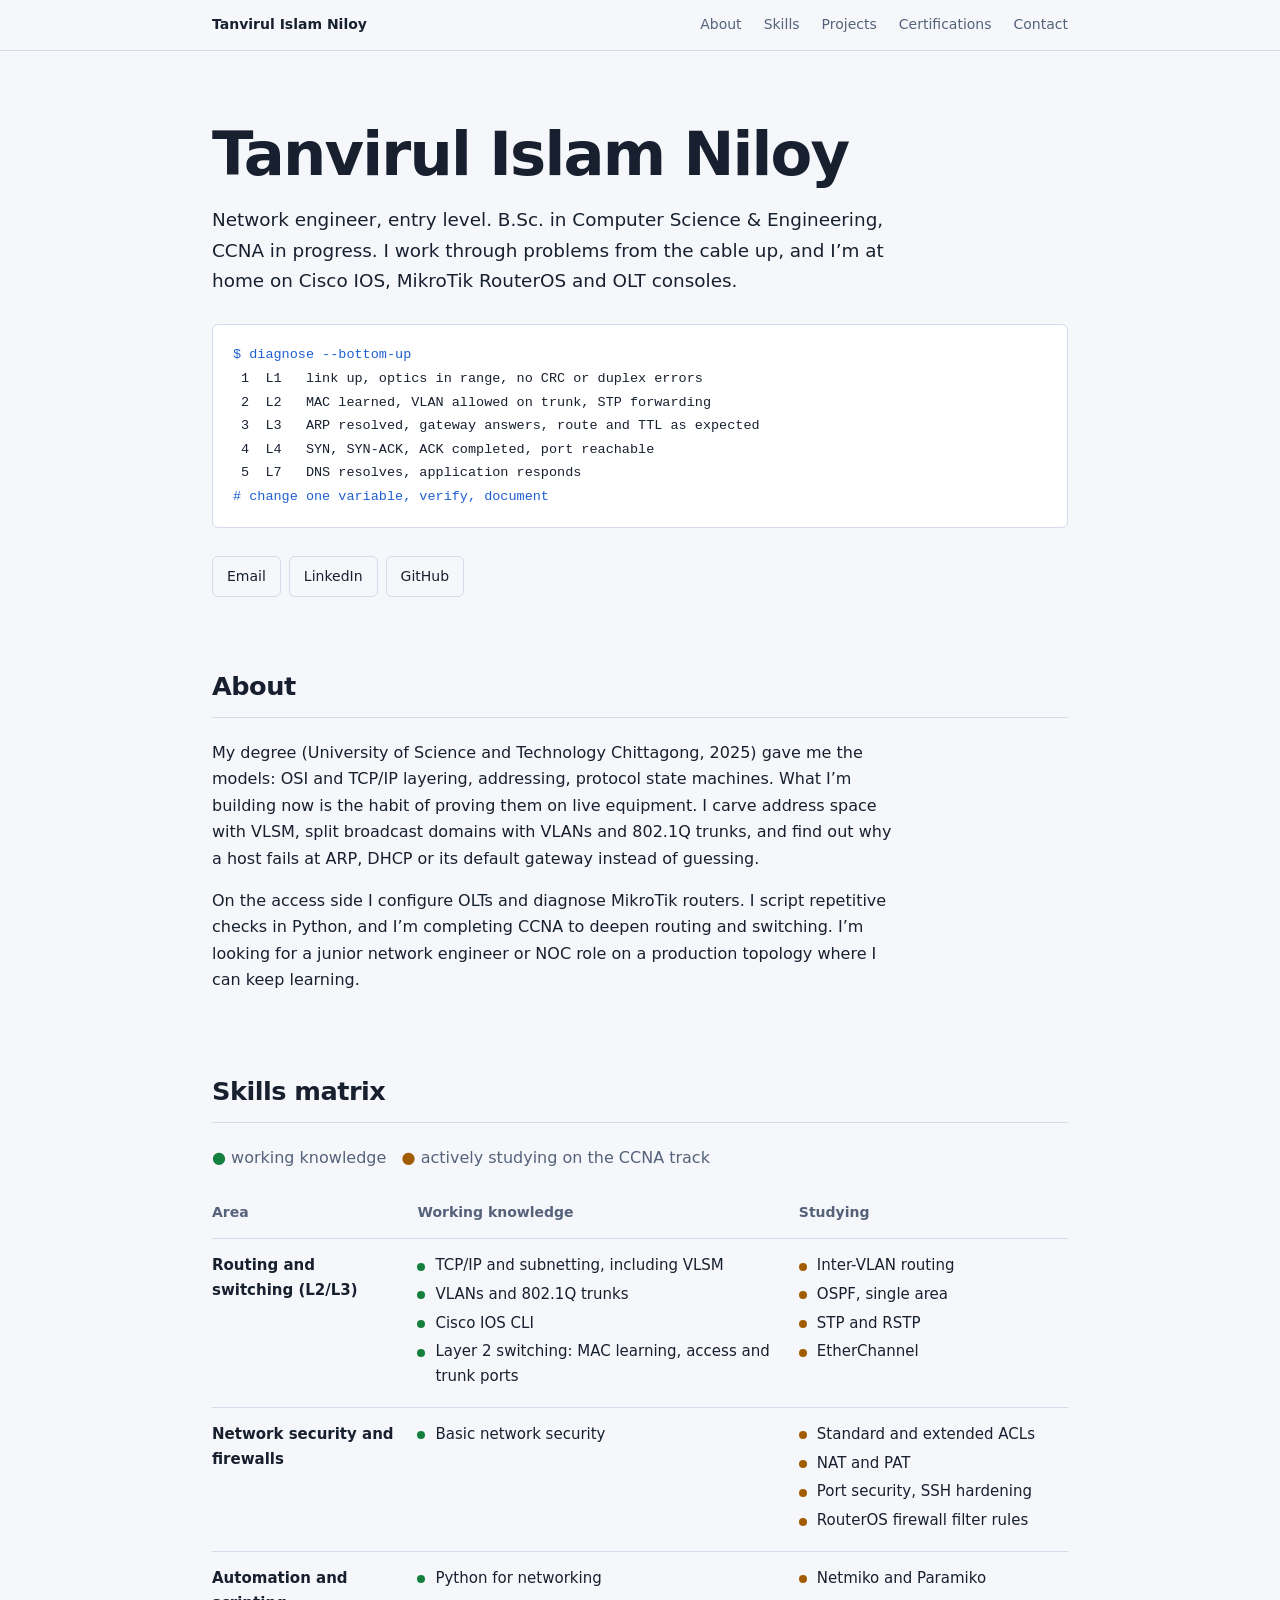
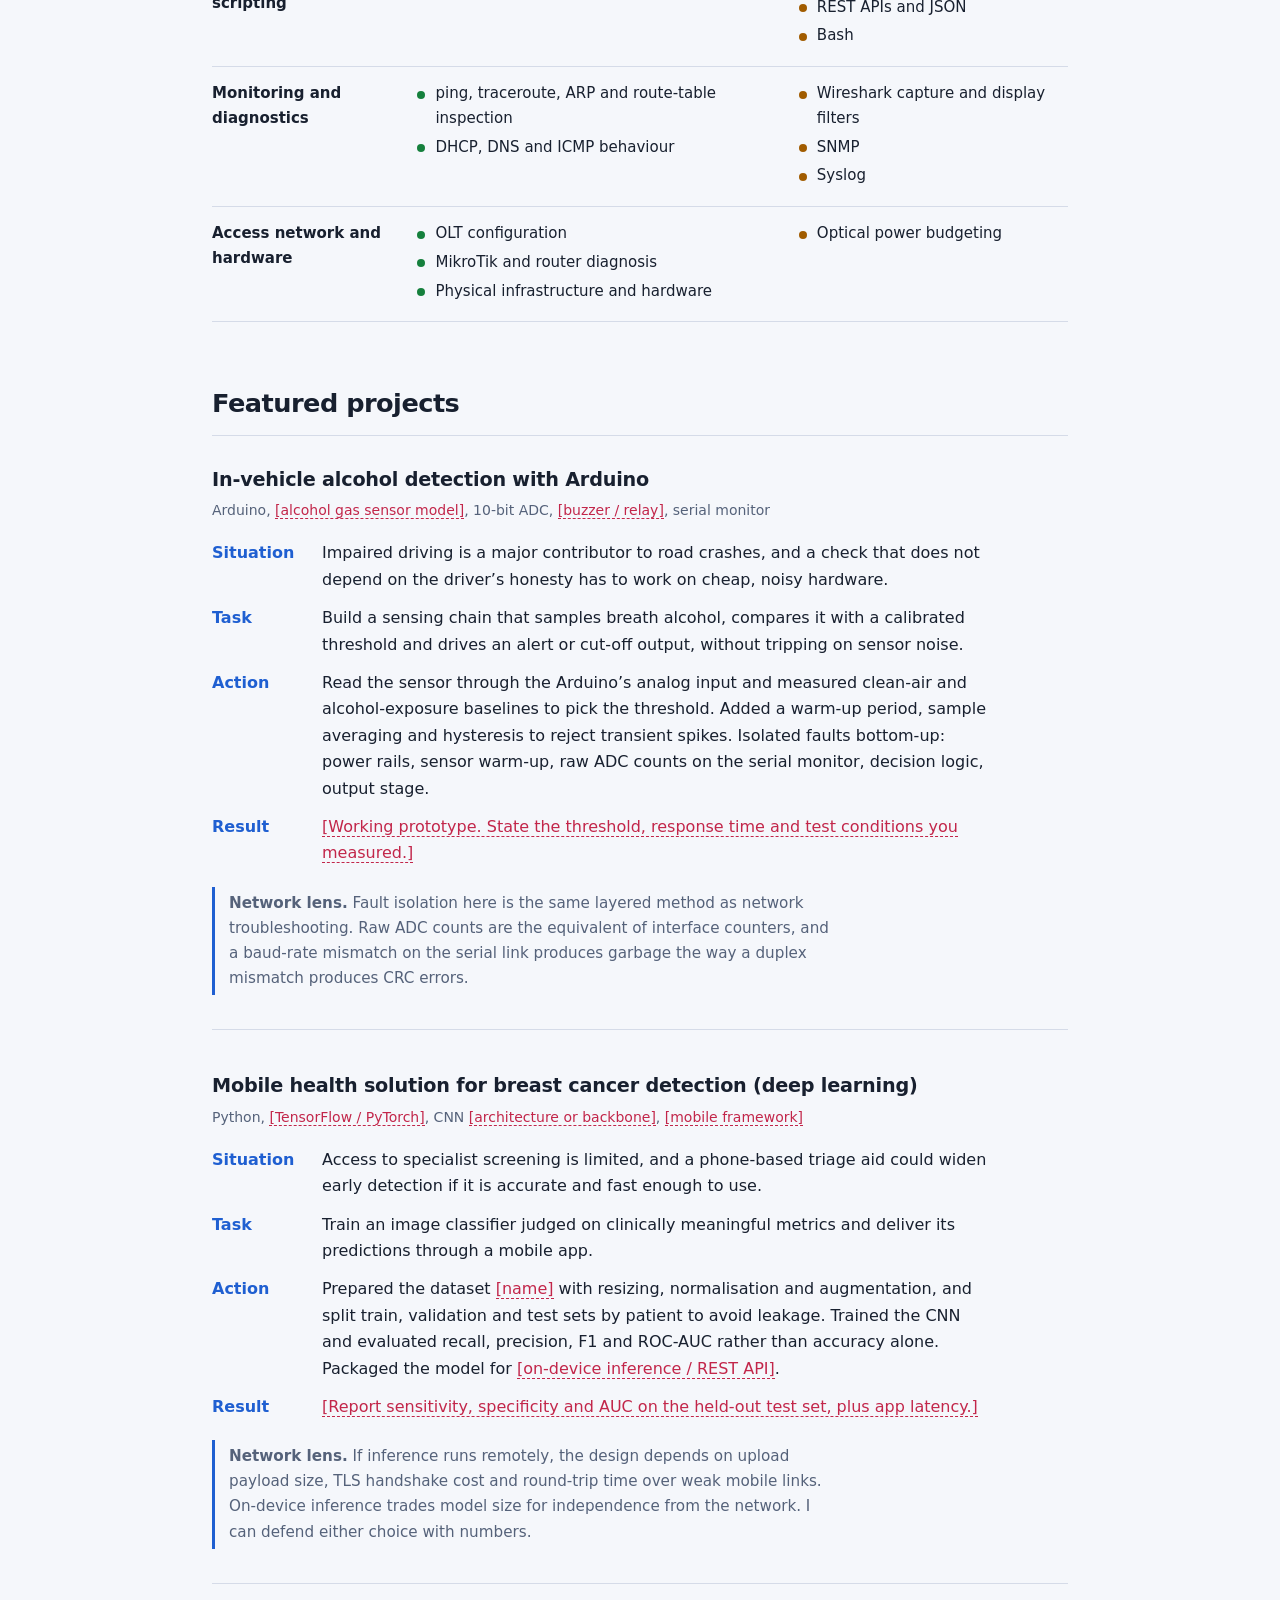
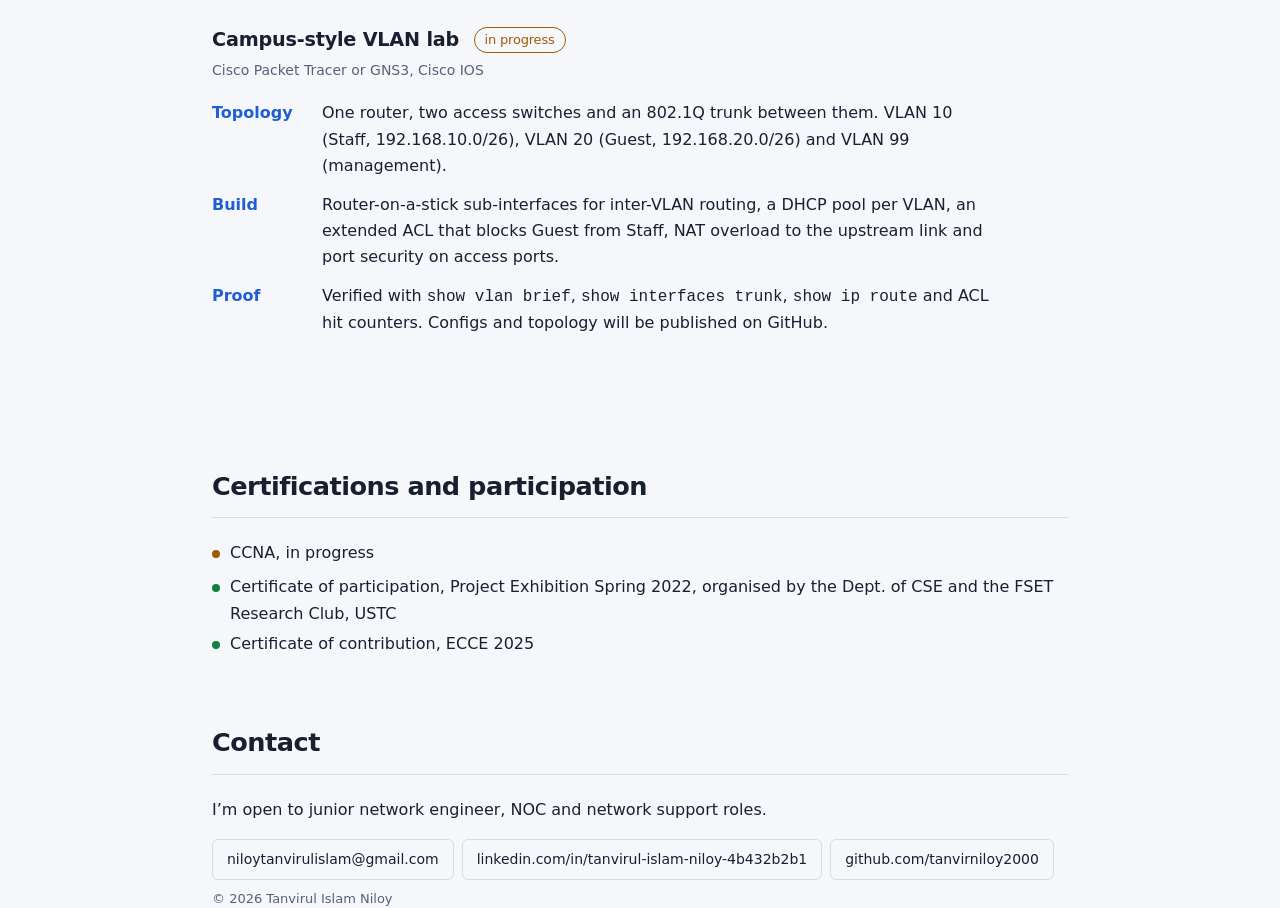
==== index.html @ 4b3a3027 "Add files via upload" ====
<!DOCTYPE html>
<html lang="en">
<head>
<meta charset="utf-8">
<meta name="viewport" content="width=device-width, initial-scale=1">
<title>Tanvirul Islam Niloy | Network Engineer</title>
<meta name="description" content="Entry-level network engineer. Cisco IOS, VLANs, subnetting, MikroTik, OLT configuration, Python. CCNA in progress.">
<!-- Text in pink dashed [brackets] (class="fill") is a placeholder: replace or delete it before publishing. -->
<style>
:root{--bg:#0d1320;--panel:#141c2e;--line:#24304a;--tx:#dde5f2;--mut:#8a97ae;--acc:#6ea8ff;--up:#4ade80;--learn:#f5b84b;--fill:#ff8fa3;color-scheme:dark}
@media(prefers-color-scheme:light){:root{--bg:#f5f7fb;--panel:#fff;--line:#d5dbe8;--tx:#18202f;--mut:#55627a;--acc:#1f5fd1;--up:#15803d;--learn:#a15c00;--fill:#c2264a;color-scheme:light}}
*{box-sizing:border-box}
html{scroll-behavior:smooth}
body{margin:0;background:var(--bg);color:var(--tx);font:16px/1.65 system-ui,-apple-system,"Segoe UI",Roboto,sans-serif}
a{color:var(--acc);text-decoration:none}a:hover{text-decoration:underline}
a:focus-visible{outline:2px solid var(--acc);outline-offset:3px}
.w{max-width:900px;margin:0 auto;padding:0 22px}
nav{position:sticky;top:0;z-index:5;background:var(--bg);border-bottom:1px solid var(--line)}
nav .w{display:flex;gap:22px;align-items:center;height:50px;overflow-x:auto;white-space:nowrap;font-size:14px}
nav b{margin-right:auto;font-weight:600}
nav a{color:var(--mut)}nav a:hover{color:var(--tx);text-decoration:none}
section{padding:60px 0 0}
h1{font-size:clamp(2.3rem,7vw,3.8rem);line-height:1.05;letter-spacing:-.03em;margin:0 0 18px}
h2{font-size:1.6rem;letter-spacing:-.02em;margin:0 0 22px;padding-bottom:10px;border-bottom:1px solid var(--line)}
h3{font-size:1.2rem;margin:0 0 4px;letter-spacing:-.01em}
.lead{font-size:1.15rem;max-width:60ch}
.mut{color:var(--mut)}
.term{background:var(--panel);border:1px solid var(--line);border-radius:6px;padding:18px 20px;margin:28px 0;font:13.5px/1.75 ui-monospace,SFMono-Regular,Menlo,Consolas,monospace;overflow-x:auto}
.term .m{color:var(--acc)}
.links a{display:inline-block;border:1px solid var(--line);border-radius:6px;padding:8px 14px;margin:0 8px 8px 0;font-size:14px;color:var(--tx)}
.links a:hover{border-color:var(--acc);text-decoration:none}
p{max-width:68ch}
.tbl{overflow-x:auto}
table{border-collapse:collapse;width:100%;min-width:680px;font-size:15px}
th,td{text-align:left;vertical-align:top;padding:14px 16px 14px 0;border-bottom:1px solid var(--line)}
th{font-weight:600;color:var(--mut);font-size:14px}
td:first-child{font-weight:600;width:24%}
ul.k{list-style:none;margin:0;padding:0}
ul.k li{padding-left:18px;position:relative;margin-bottom:4px}
ul.k li::before{content:"";position:absolute;left:0;top:.62em;width:8px;height:8px;border-radius:50%;background:var(--up)}
ul.k.l li::before{background:var(--learn)}
.proj{padding:6px 0 34px;border-bottom:1px solid var(--line);margin-bottom:34px}
.proj:last-child{border:0}
.tools{color:var(--mut);font-size:14px;margin:0 0 6px}
dl{display:grid;grid-template-columns:92px 1fr;gap:12px 18px;margin:18px 0 0}
dt{font-weight:700;color:var(--acc)}
dd{margin:0;max-width:66ch}
.lens{border-left:3px solid var(--acc);padding:4px 14px;margin:20px 0 0;color:var(--mut);font-size:.95rem;max-width:66ch}
.fill{color:var(--fill);border-bottom:1px dashed var(--fill)}
.badge{display:inline-block;font-size:13px;color:var(--learn);border:1px solid var(--learn);border-radius:99px;padding:1px 10px;margin-left:8px;vertical-align:middle;font-weight:400}
footer{padding:50px 0 40px;color:var(--mut);font-size:13px}
@media(max-width:560px){dl{grid-template-columns:1fr;gap:2px}dd{margin-bottom:12px}}
</style>
</head>
<body>
<nav><div class="w"><b>Tanvirul Islam Niloy</b><a href="#about">About</a><a href="#skills">Skills</a><a href="#projects">Projects</a><a href="#certs">Certifications</a><a href="#contact">Contact</a></div></nav>

<header class="w" style="padding-top:72px">
<h1>Tanvirul Islam Niloy</h1>
<p class="lead">Network engineer, entry level. B.Sc. in Computer Science &amp; Engineering, CCNA in progress. I work through problems from the cable up, and I’m at home on Cisco IOS, MikroTik RouterOS and OLT consoles.</p>
<pre class="term" aria-label="Troubleshooting method"><span class="m">$ diagnose --bottom-up</span>
 1  L1   link up, optics in range, no CRC or duplex errors
 2  L2   MAC learned, VLAN allowed on trunk, STP forwarding
 3  L3   ARP resolved, gateway answers, route and TTL as expected
 4  L4   SYN, SYN-ACK, ACK completed, port reachable
 5  L7   DNS resolves, application responds
<span class="m"># change one variable, verify, document</span></pre>
<div class="links"><a href="mailto:niloytanvirulislam@gmail.com">Email</a><a href="https://www.linkedin.com/in/tanvirul-islam-niloy-4b432b2b1">LinkedIn</a><a href="https://github.com/tanvirniloy2000">GitHub</a></div>
</header>

<main class="w">
<section id="about">
<h2>About</h2>
<p>My degree (University of Science and Technology Chittagong, 2025) gave me the models: OSI and TCP/IP layering, addressing, protocol state machines. What I’m building now is the habit of proving them on live equipment. I carve address space with VLSM, split broadcast domains with VLANs and 802.1Q trunks, and find out why a host fails at ARP, DHCP or its default gateway instead of guessing.</p>
<p>On the access side I configure OLTs and diagnose MikroTik routers. I script repetitive checks in Python, and I’m completing CCNA to deepen routing and switching. I’m looking for a junior network engineer or NOC role on a production topology where I can keep learning.</p>
</section>

<section id="skills">
<h2>Skills matrix</h2>
<p class="mut" style="margin-top:0"><span style="color:var(--up)">●</span> working knowledge &nbsp; <span style="color:var(--learn)">●</span> actively studying on the CCNA track</p>
<div class="tbl"><table>
<tr><th>Area</th><th>Working knowledge</th><th>Studying</th></tr>
<tr><td>Routing and switching (L2/L3)</td><td><ul class="k"><li>TCP/IP and subnetting, including VLSM</li><li>VLANs and 802.1Q trunks</li><li>Cisco IOS CLI</li><li>Layer 2 switching: MAC learning, access and trunk ports</li></ul></td><td><ul class="k l"><li>Inter-VLAN routing</li><li>OSPF, single area</li><li>STP and RSTP</li><li>EtherChannel</li></ul></td></tr>
<tr><td>Network security and firewalls</td><td><ul class="k"><li>Basic network security</li></ul></td><td><ul class="k l"><li>Standard and extended ACLs</li><li>NAT and PAT</li><li>Port security, SSH hardening</li><li>RouterOS firewall filter rules</li></ul></td></tr>
<tr><td>Automation and scripting</td><td><ul class="k"><li>Python for networking</li></ul></td><td><ul class="k l"><li>Netmiko and Paramiko</li><li>REST APIs and JSON</li><li>Bash</li></ul></td></tr>
<tr><td>Monitoring and diagnostics</td><td><ul class="k"><li>ping, traceroute, ARP and route-table inspection</li><li>DHCP, DNS and ICMP behaviour</li></ul></td><td><ul class="k l"><li>Wireshark capture and display filters</li><li>SNMP</li><li>Syslog</li></ul></td></tr>
<tr><td>Access network and hardware</td><td><ul class="k"><li>OLT configuration</li><li>MikroTik and router diagnosis</li><li>Physical infrastructure and hardware</li></ul></td><td><ul class="k l"><li>Optical power budgeting</li></ul></td></tr>
</table></div>
</section>

<section id="projects">
<h2>Featured projects</h2>

<article class="proj">
<h3>In-vehicle alcohol detection with Arduino</h3>
<p class="tools">Arduino, <span class="fill">[alcohol gas sensor model]</span>, 10-bit ADC, <span class="fill">[buzzer / relay]</span>, serial monitor</p>
<dl>
<dt>Situation</dt><dd>Impaired driving is a major contributor to road crashes, and a check that does not depend on the driver’s honesty has to work on cheap, noisy hardware.</dd>
<dt>Task</dt><dd>Build a sensing chain that samples breath alcohol, compares it with a calibrated threshold and drives an alert or cut-off output, without tripping on sensor noise.</dd>
<dt>Action</dt><dd>Read the sensor through the Arduino’s analog input and measured clean-air and alcohol-exposure baselines to pick the threshold. Added a warm-up period, sample averaging and hysteresis to reject transient spikes. Isolated faults bottom-up: power rails, sensor warm-up, raw ADC counts on the serial monitor, decision logic, output stage.</dd>
<dt>Result</dt><dd><span class="fill">[Working prototype. State the threshold, response time and test conditions you measured.]</span></dd>
</dl>
<p class="lens"><b>Network lens.</b> Fault isolation here is the same layered method as network troubleshooting. Raw ADC counts are the equivalent of interface counters, and a baud-rate mismatch on the serial link produces garbage the way a duplex mismatch produces CRC errors.</p>
</article>

<article class="proj">
<h3>Mobile health solution for breast cancer detection (deep learning)</h3>
<p class="tools">Python, <span class="fill">[TensorFlow / PyTorch]</span>, CNN <span class="fill">[architecture or backbone]</span>, <span class="fill">[mobile framework]</span></p>
<dl>
<dt>Situation</dt><dd>Access to specialist screening is limited, and a phone-based triage aid could widen early detection if it is accurate and fast enough to use.</dd>
<dt>Task</dt><dd>Train an image classifier judged on clinically meaningful metrics and deliver its predictions through a mobile app.</dd>
<dt>Action</dt><dd>Prepared the dataset <span class="fill">[name]</span> with resizing, normalisation and augmentation, and split train, validation and test sets by patient to avoid leakage. Trained the CNN and evaluated recall, precision, F1 and ROC-AUC rather than accuracy alone. Packaged the model for <span class="fill">[on-device inference / REST API]</span>.</dd>
<dt>Result</dt><dd><span class="fill">[Report sensitivity, specificity and AUC on the held-out test set, plus app latency.]</span></dd>
</dl>
<p class="lens"><b>Network lens.</b> If inference runs remotely, the design depends on upload payload size, TLS handshake cost and round-trip time over weak mobile links. On-device inference trades model size for independence from the network. I can defend either choice with numbers.</p>
</article>

<article class="proj">
<h3>Campus-style VLAN lab <span class="badge">in progress</span></h3>
<p class="tools">Cisco Packet Tracer or GNS3, Cisco IOS</p>
<dl>
<dt>Topology</dt><dd>One router, two access switches and an 802.1Q trunk between them. VLAN 10 (Staff, 192.168.10.0/26), VLAN 20 (Guest, 192.168.20.0/26) and VLAN 99 (management).</dd>
<dt>Build</dt><dd>Router-on-a-stick sub-interfaces for inter-VLAN routing, a DHCP pool per VLAN, an extended ACL that blocks Guest from Staff, NAT overload to the upstream link and port security on access ports.</dd>
<dt>Proof</dt><dd>Verified with <code>show vlan brief</code>, <code>show interfaces trunk</code>, <code>show ip route</code> and ACL hit counters. Configs and topology will be published on GitHub.</dd>
</dl>
</article>
</section>

<section id="certs">
<h2>Certifications and participation</h2>
<ul class="k l" style="margin-bottom:8px"><li>CCNA, in progress</li></ul>
<ul class="k"><li>Certificate of participation, Project Exhibition Spring 2022, organised by the Dept. of CSE and the FSET Research Club, USTC</li><li>Certificate of contribution, ECCE 2025</li></ul>
</section>

<section id="contact">
<h2>Contact</h2>
<p>I’m open to junior network engineer, NOC and network support roles.</p>
<div class="links"><a href="mailto:niloytanvirulislam@gmail.com">niloytanvirulislam@gmail.com</a><a href="https://www.linkedin.com/in/tanvirul-islam-niloy-4b432b2b1">linkedin.com/in/tanvirul-islam-niloy-4b432b2b1</a><a href="https://github.com/tanvirniloy2000">github.com/tanvirniloy2000</a></div>
</section>
</main>
<footer class="w">© 2026 Tanvirul Islam Niloy</footer>
</body>
</html>
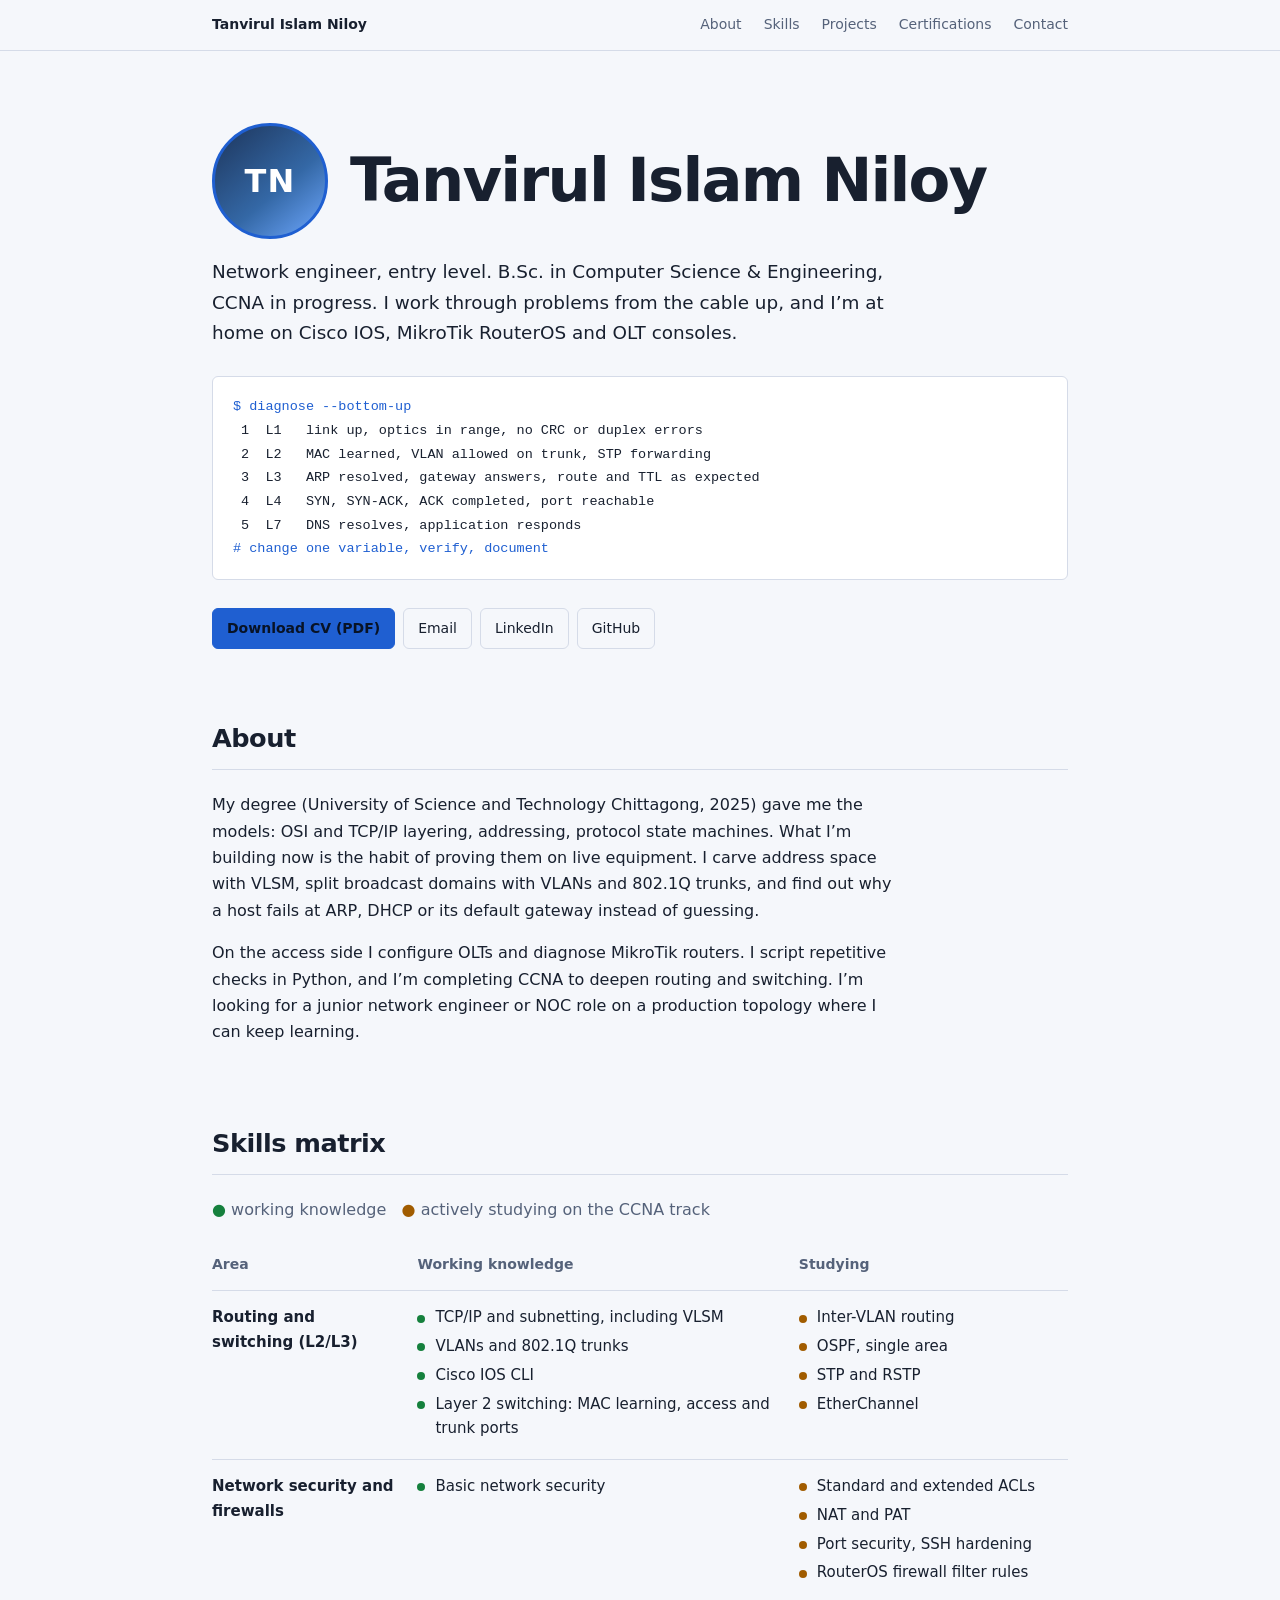
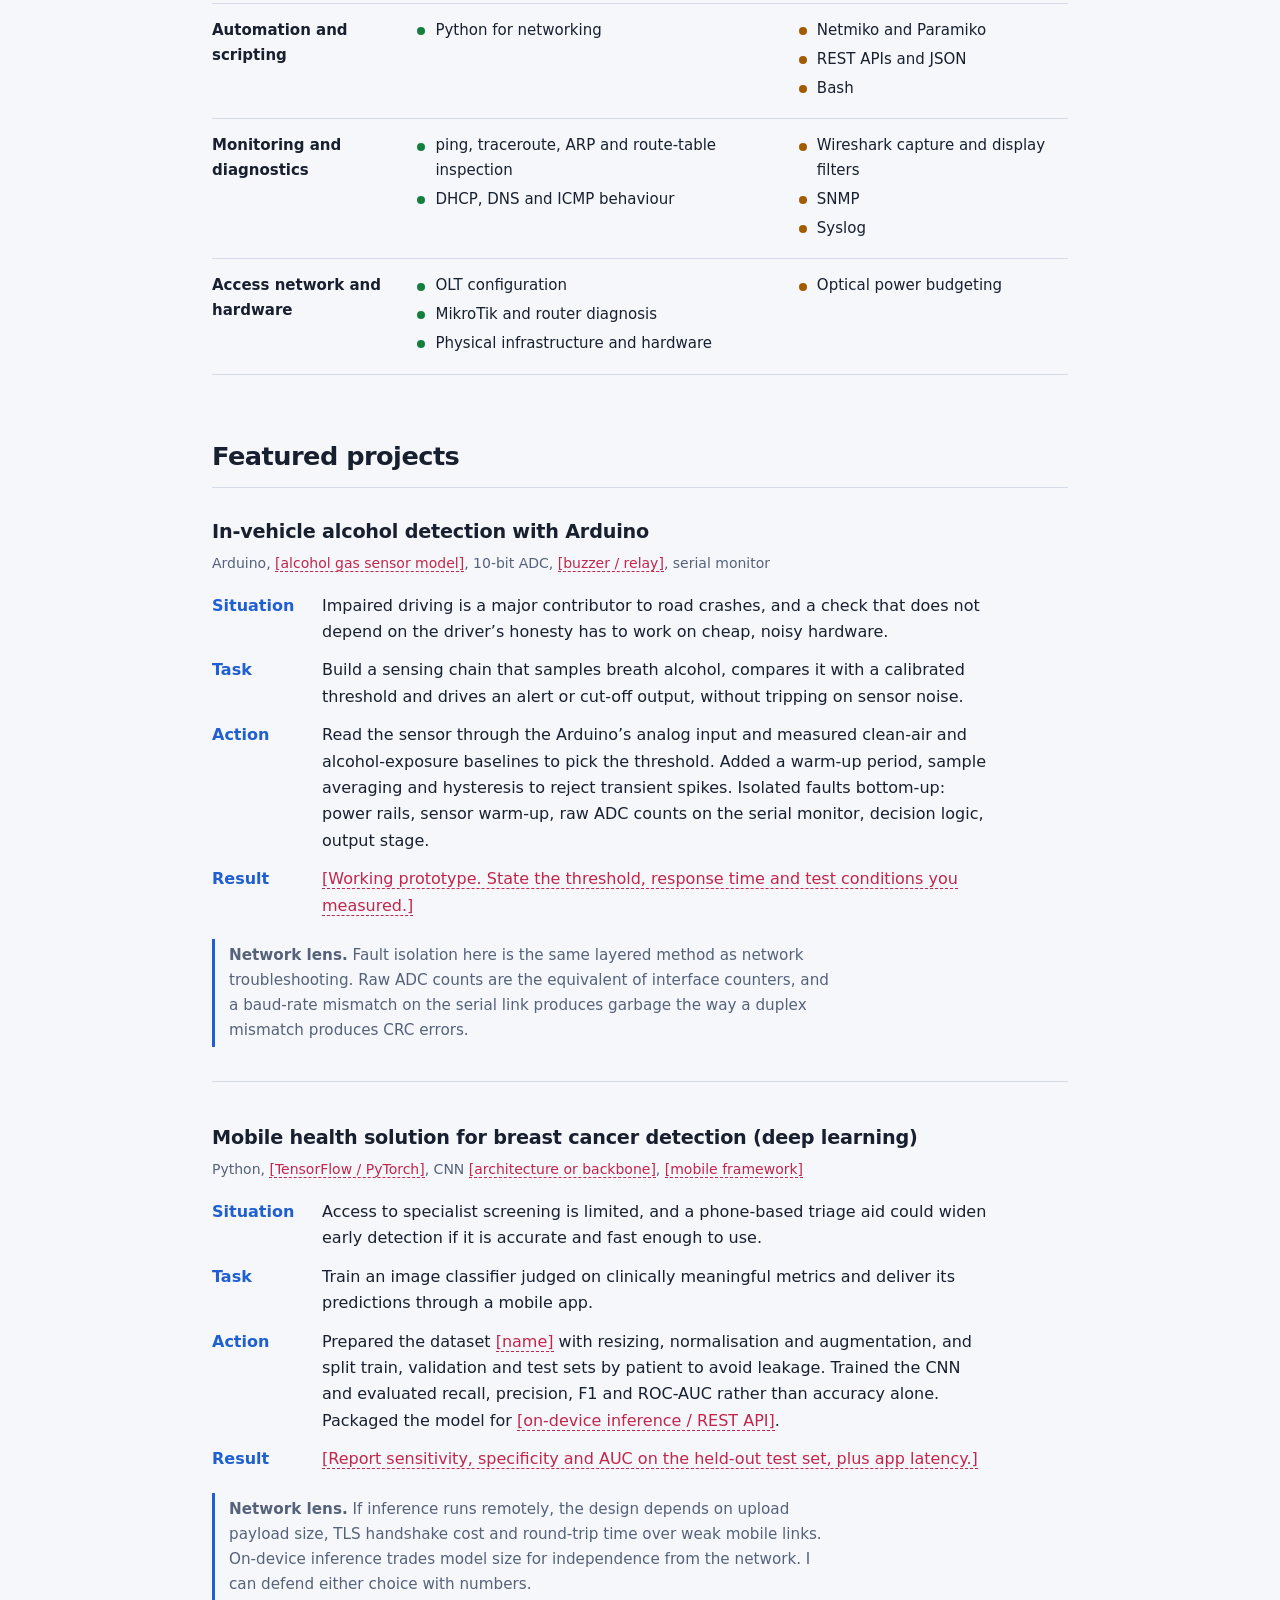
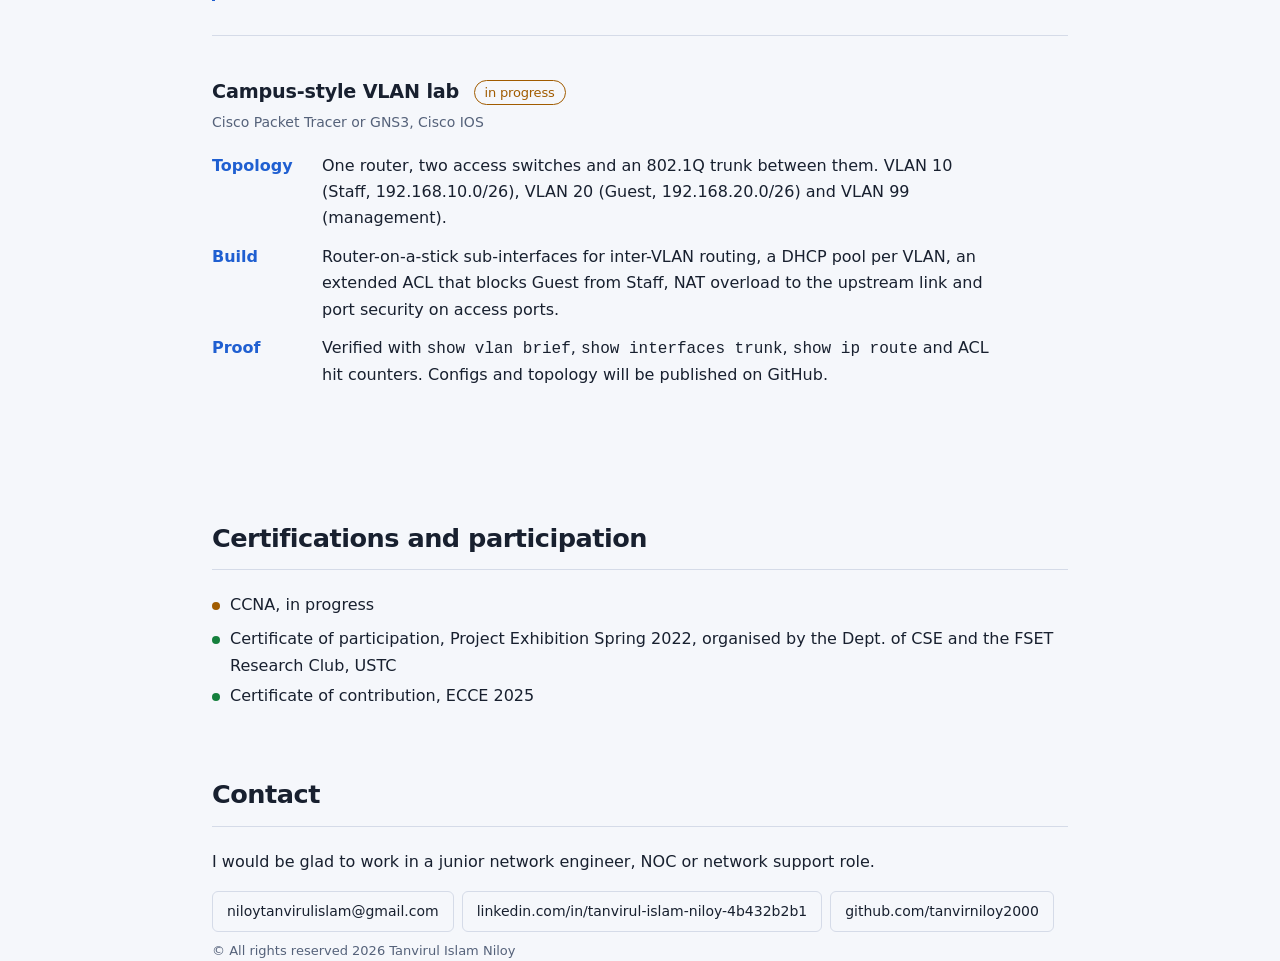
==== commit 4f4237ce: "Enhance profile and contact sections in index.html Updated profile section with avatar and CV downlo" ====
--- a/index.html
+++ b/index.html
@@ -29,6 +29,14 @@
 .term .m{color:var(--acc)}
 .links a{display:inline-block;border:1px solid var(--line);border-radius:6px;padding:8px 14px;margin:0 8px 8px 0;font-size:14px;color:var(--tx)}
 .links a:hover{border-color:var(--acc);text-decoration:none}
+.links a.cv-download{background:var(--acc);border-color:var(--acc);color:#081326;font-weight:700}
+.profile-head{display:flex;align-items:center;gap:22px;margin-bottom:18px}
+.profile-head h1{margin:0}
+.avatar-wrap{position:relative;flex:0 0 116px;width:116px;height:116px}
+.profile-photo,.avatar-fallback{display:block;width:116px;height:116px;border-radius:50%;border:3px solid var(--acc)}
+.profile-photo{object-fit:cover;object-position:center}
+.profile-photo[hidden],.avatar-fallback[hidden]{display:none!important}
+.avatar-fallback{display:grid;place-items:center;background:linear-gradient(140deg,#1d355b,#3468a6 58%,#6ea8ff);color:#fff;font-size:2rem;font-weight:750;letter-spacing:.04em}
 p{max-width:68ch}
 .tbl{overflow-x:auto}
 table{border-collapse:collapse;width:100%;min-width:680px;font-size:15px}
@@ -49,14 +57,20 @@
 .fill{color:var(--fill);border-bottom:1px dashed var(--fill)}
 .badge{display:inline-block;font-size:13px;color:var(--learn);border:1px solid var(--learn);border-radius:99px;padding:1px 10px;margin-left:8px;vertical-align:middle;font-weight:400}
 footer{padding:50px 0 40px;color:var(--mut);font-size:13px}
-@media(max-width:560px){dl{grid-template-columns:1fr;gap:2px}dd{margin-bottom:12px}}
+@media(max-width:560px){dl{grid-template-columns:1fr;gap:2px}dd{margin-bottom:12px}.profile-head{gap:14px}.avatar-wrap,.profile-photo,.avatar-fallback{width:84px;height:84px;flex-basis:84px}.profile-head h1{font-size:clamp(1.75rem,8vw,2.5rem)}}
 </style>
 </head>
 <body>
 <nav><div class="w"><b>Tanvirul Islam Niloy</b><a href="#about">About</a><a href="#skills">Skills</a><a href="#projects">Projects</a><a href="#certs">Certifications</a><a href="#contact">Contact</a></div></nav>
 
 <header class="w" style="padding-top:72px">
-<h1>Tanvirul Islam Niloy</h1>
+<div class="profile-head">
+  <div class="avatar-wrap">
+    <img class="profile-photo" src="assets/profile.jpg" alt="Tanvirul Islam Niloy profile photo" onerror="this.hidden=true;this.nextElementSibling.hidden=false">
+    <span class="avatar-fallback" hidden aria-hidden="true">TN</span>
+  </div>
+  <h1>Tanvirul Islam Niloy</h1>
+</div>
 <p class="lead">Network engineer, entry level. B.Sc. in Computer Science &amp; Engineering, CCNA in progress. I work through problems from the cable up, and I’m at home on Cisco IOS, MikroTik RouterOS and OLT consoles.</p>
 <pre class="term" aria-label="Troubleshooting method"><span class="m">$ diagnose --bottom-up</span>
  1  L1   link up, optics in range, no CRC or duplex errors
@@ -65,7 +79,7 @@
  4  L4   SYN, SYN-ACK, ACK completed, port reachable
  5  L7   DNS resolves, application responds
 <span class="m"># change one variable, verify, document</span></pre>
-<div class="links"><a href="mailto:niloytanvirulislam@gmail.com">Email</a><a href="https://www.linkedin.com/in/tanvirul-islam-niloy-4b432b2b1">LinkedIn</a><a href="https://github.com/tanvirniloy2000">GitHub</a></div>
+<div class="links"><a class="cv-download" href="assets/Tanvirul-Islam-Niloy-CV.pdf" download="Tanvirul-Islam-Niloy-CV.pdf">Download CV (PDF)</a><a href="mailto:niloytanvirulislam@gmail.com">Email</a><a href="https://www.linkedin.com/in/tanvirul-islam-niloy-4b432b2b1" target="_blank" rel="noopener noreferrer">LinkedIn</a><a href="https://github.com/tanvirniloy2000" target="_blank" rel="noopener noreferrer">GitHub</a></div>
 </header>
 
 <main class="w">
@@ -90,7 +104,6 @@
 
 <section id="projects">
 <h2>Featured projects</h2>
-
 <article class="proj">
 <h3>In-vehicle alcohol detection with Arduino</h3>
 <p class="tools">Arduino, <span class="fill">[alcohol gas sensor model]</span>, 10-bit ADC, <span class="fill">[buzzer / relay]</span>, serial monitor</p>
@@ -134,10 +147,10 @@
 
 <section id="contact">
 <h2>Contact</h2>
-<p>I’m open to junior network engineer, NOC and network support roles.</p>
-<div class="links"><a href="mailto:niloytanvirulislam@gmail.com">niloytanvirulislam@gmail.com</a><a href="https://www.linkedin.com/in/tanvirul-islam-niloy-4b432b2b1">linkedin.com/in/tanvirul-islam-niloy-4b432b2b1</a><a href="https://github.com/tanvirniloy2000">github.com/tanvirniloy2000</a></div>
+<p>I would be glad to work in a junior network engineer, NOC or network support role.</p>
+<div class="links"><a href="mailto:niloytanvirulislam@gmail.com">niloytanvirulislam@gmail.com</a><a href="https://www.linkedin.com/in/tanvirul-islam-niloy-4b432b2b1" target="_blank" rel="noopener noreferrer">linkedin.com/in/tanvirul-islam-niloy-4b432b2b1</a><a href="https://github.com/tanvirniloy2000" target="_blank" rel="noopener noreferrer">github.com/tanvirniloy2000</a></div>
 </section>
 </main>
-<footer class="w">© 2026 Tanvirul Islam Niloy</footer>
+<footer class="w">© All rights reserved 2026 Tanvirul Islam Niloy</footer>
 </body>
 </html>
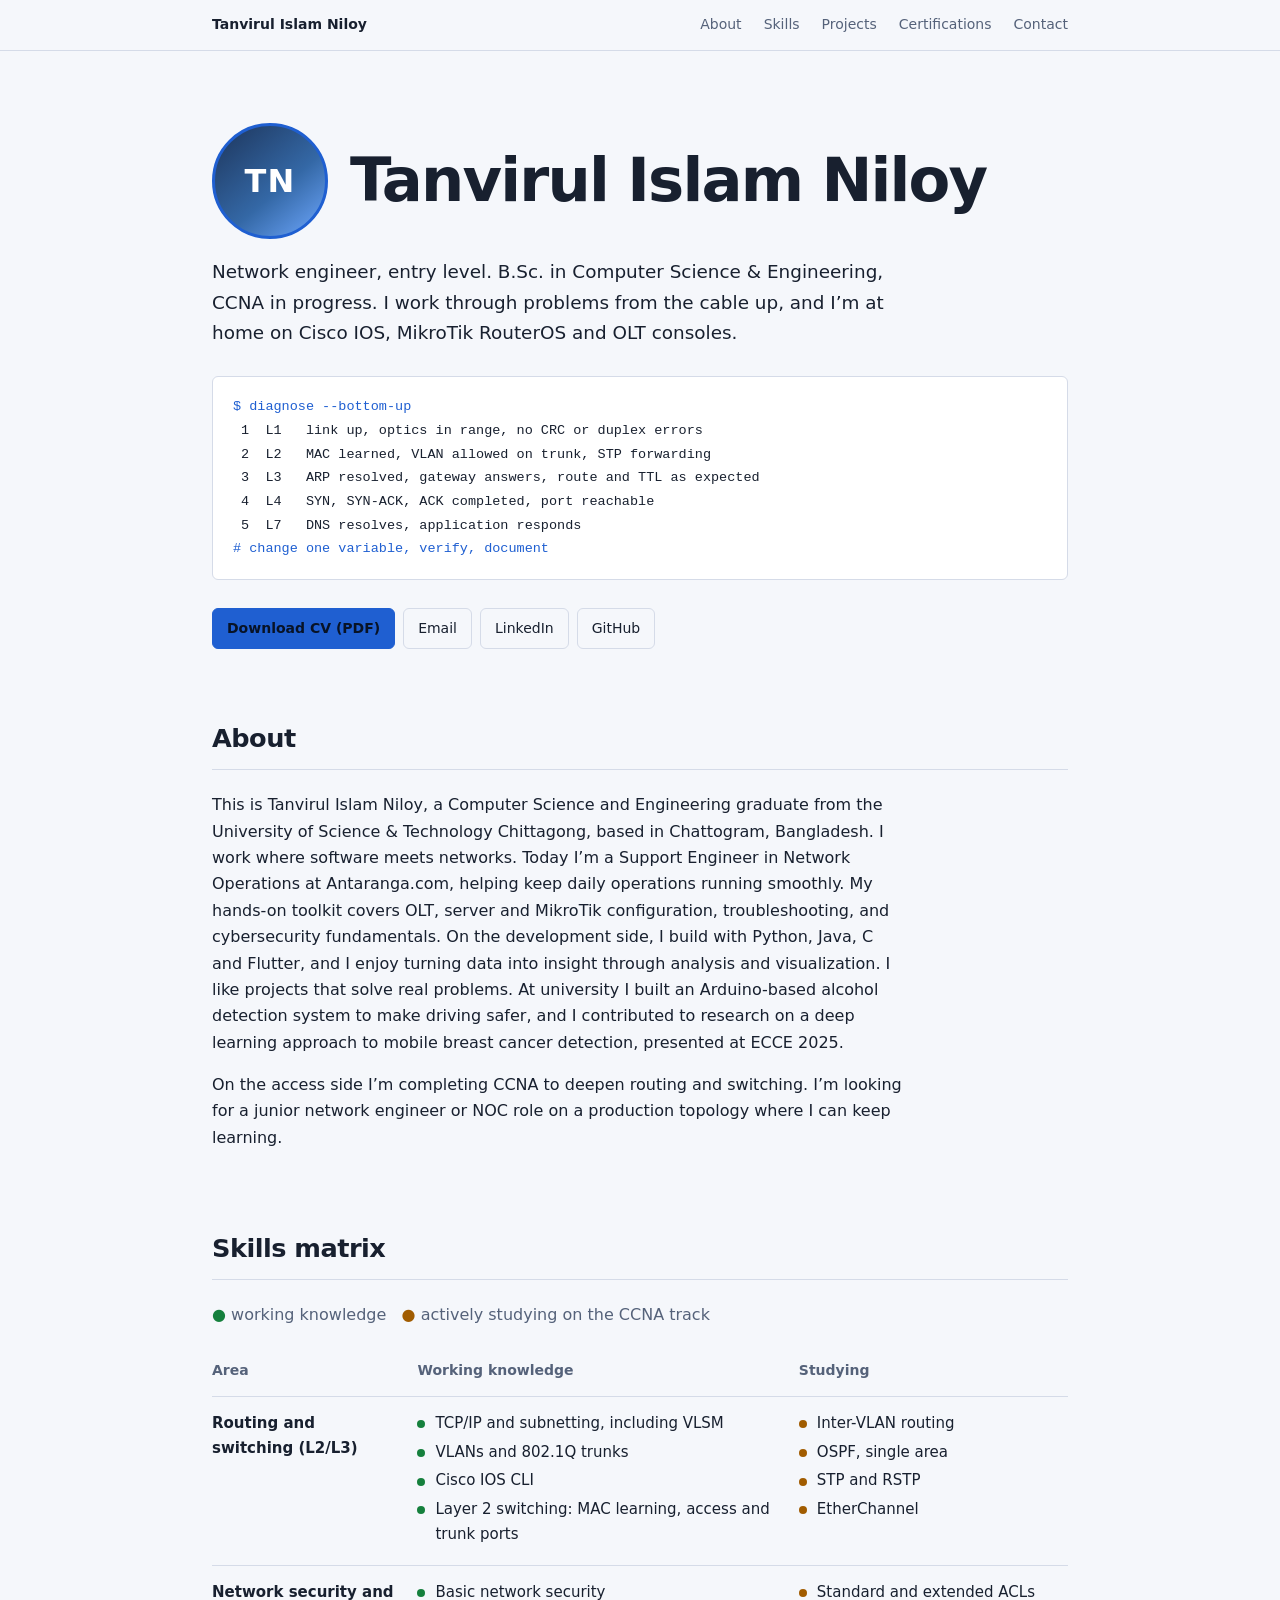
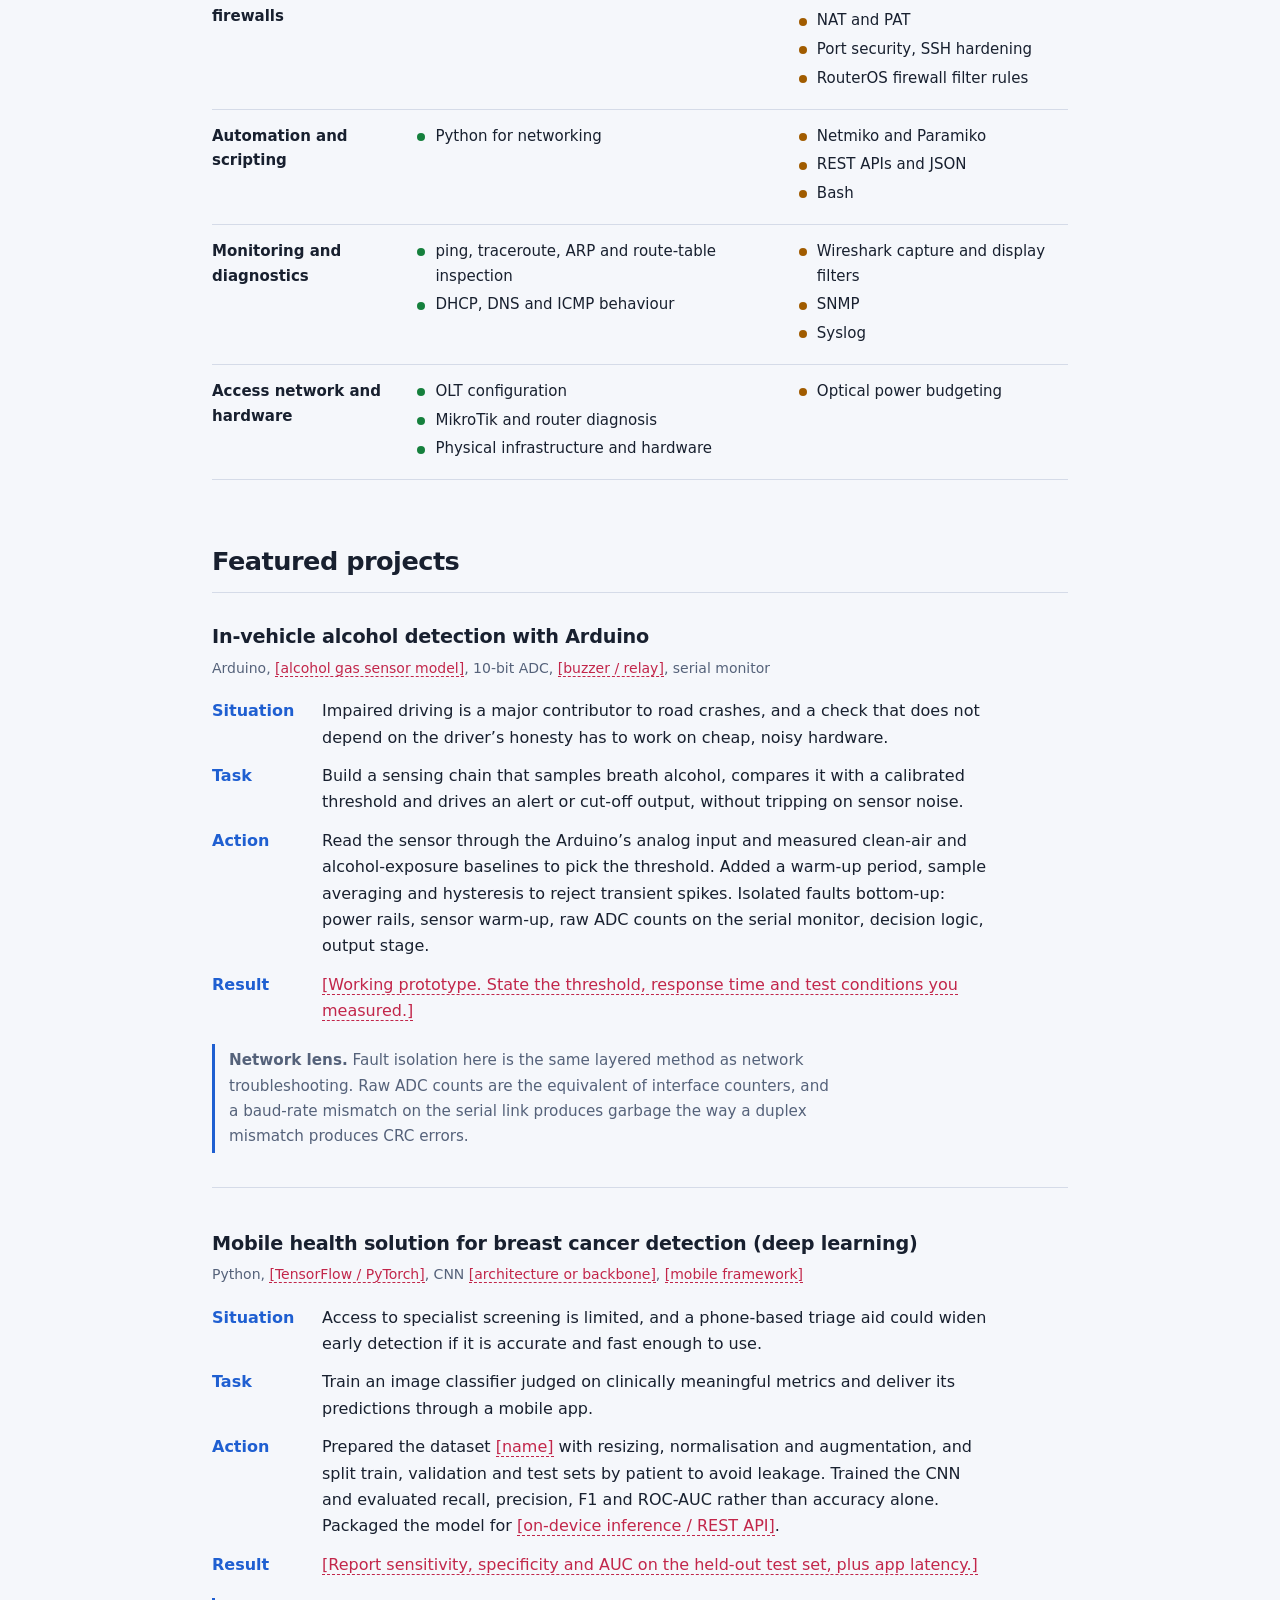
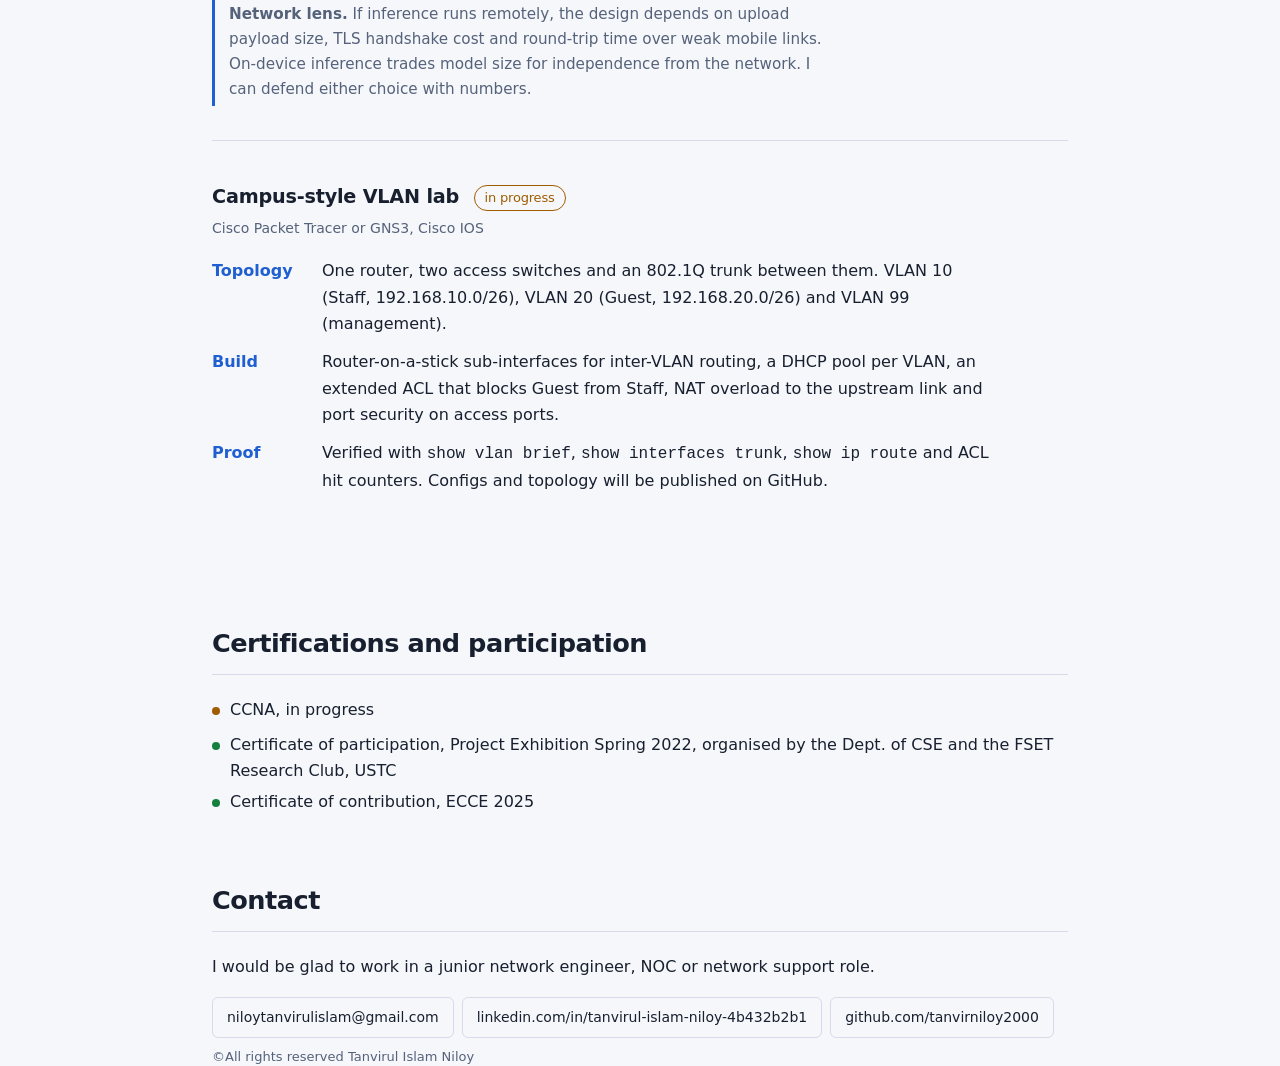
==== commit f7d89322: "Update index.html with new profile and about details Updated the description meta tag and modified t" ====
--- a/index.html
+++ b/index.html
@@ -4,10 +4,10 @@
 <meta charset="utf-8">
 <meta name="viewport" content="width=device-width, initial-scale=1">
 <title>Tanvirul Islam Niloy | Network Engineer</title>
-<meta name="description" content="Entry-level network engineer. Cisco IOS, VLANs, subnetting, MikroTik, OLT configuration, Python. CCNA in progress.">
+<meta name="description" content=" network engineer. Cisco IOS, VLANs, subnetting, MikroTik, OLT configuration, Python. CCNA in progress.">
 <!-- Text in pink dashed [brackets] (class="fill") is a placeholder: replace or delete it before publishing. -->
 <style>
-:root{--bg:#0d1320;--panel:#141c2e;--line:#24304a;--tx:#dde5f2;--mut:#8a97ae;--acc:#6ea8ff;--up:#4ade80;--learn:#f5b84b;--fill:#ff8fa3;color-scheme:dark}
+:root{--bg:#000000;--panel:#4c505a;--line:#2e467a;--tx:#dde5f2;--mut:#8a97ae;--acc:#6ea8ff;--up:#4ade80;--learn:#f5b84b;--fill:#ff8fa3;color-scheme:dark}
 @media(prefers-color-scheme:light){:root{--bg:#f5f7fb;--panel:#fff;--line:#d5dbe8;--tx:#18202f;--mut:#55627a;--acc:#1f5fd1;--up:#15803d;--learn:#a15c00;--fill:#c2264a;color-scheme:light}}
 *{box-sizing:border-box}
 html{scroll-behavior:smooth}
@@ -66,7 +66,7 @@
 <header class="w" style="padding-top:72px">
 <div class="profile-head">
   <div class="avatar-wrap">
-    <img class="profile-photo" src="assets/profile.jpg" alt="Tanvirul Islam Niloy profile photo" onerror="this.hidden=true;this.nextElementSibling.hidden=false">
+    <img class="profile-photo" src="assets/portfolio pic.jpeg" alt="Tanvirul Islam Niloy profile photo" onerror="this.hidden=true;this.nextElementSibling.hidden=false">
     <span class="avatar-fallback" hidden aria-hidden="true">TN</span>
   </div>
   <h1>Tanvirul Islam Niloy</h1>
@@ -79,14 +79,18 @@
  4  L4   SYN, SYN-ACK, ACK completed, port reachable
  5  L7   DNS resolves, application responds
 <span class="m"># change one variable, verify, document</span></pre>
-<div class="links"><a class="cv-download" href="assets/Tanvirul-Islam-Niloy-CV.pdf" download="Tanvirul-Islam-Niloy-CV.pdf">Download CV (PDF)</a><a href="mailto:niloytanvirulislam@gmail.com">Email</a><a href="https://www.linkedin.com/in/tanvirul-islam-niloy-4b432b2b1" target="_blank" rel="noopener noreferrer">LinkedIn</a><a href="https://github.com/tanvirniloy2000" target="_blank" rel="noopener noreferrer">GitHub</a></div>
+<div class="links"><a class="cv-download" href="assets/Tanvirul_Islam_Niloy_CV_new (1).pdf" download="Tanvirul_Islam_Niloy_CV_new (1).pdf">Download CV (PDF)</a><a href="mailto:niloytanvirulislam@gmail.com">Email</a><a href="https://www.linkedin.com/in/tanvirul-islam-niloy-4b432b2b1" target="_blank" rel="noopener noreferrer">LinkedIn</a><a href="https://github.com/tanvirniloy2000" target="_blank" rel="noopener noreferrer">GitHub</a></div>
 </header>
 
 <main class="w">
 <section id="about">
 <h2>About</h2>
-<p>My degree (University of Science and Technology Chittagong, 2025) gave me the models: OSI and TCP/IP layering, addressing, protocol state machines. What I’m building now is the habit of proving them on live equipment. I carve address space with VLSM, split broadcast domains with VLANs and 802.1Q trunks, and find out why a host fails at ARP, DHCP or its default gateway instead of guessing.</p>
-<p>On the access side I configure OLTs and diagnose MikroTik routers. I script repetitive checks in Python, and I’m completing CCNA to deepen routing and switching. I’m looking for a junior network engineer or NOC role on a production topology where I can keep learning.</p>
+<p>This is Tanvirul Islam Niloy, a Computer Science and Engineering graduate from the University of Science & Technology Chittagong, based in Chattogram, Bangladesh.
+
+I work where software meets networks. Today I’m a Support Engineer in Network Operations at Antaranga.com, helping keep daily operations running smoothly. My hands-on toolkit covers OLT, server and MikroTik configuration, troubleshooting, and cybersecurity fundamentals. On the development side, I build with Python, Java, C and Flutter, and I enjoy turning data into insight through analysis and visualization.
+
+I like projects that solve real problems. At university I built an Arduino-based alcohol detection system to make driving safer, and I contributed to research on a deep learning approach to mobile breast cancer detection, presented at ECCE 2025.</p>
+<p>On the access side I’m completing CCNA to deepen routing and switching. I’m looking for a junior network engineer or NOC role on a production topology where I can keep learning.</p>
 </section>
 
 <section id="skills">
@@ -151,6 +155,6 @@
 <div class="links"><a href="mailto:niloytanvirulislam@gmail.com">niloytanvirulislam@gmail.com</a><a href="https://www.linkedin.com/in/tanvirul-islam-niloy-4b432b2b1" target="_blank" rel="noopener noreferrer">linkedin.com/in/tanvirul-islam-niloy-4b432b2b1</a><a href="https://github.com/tanvirniloy2000" target="_blank" rel="noopener noreferrer">github.com/tanvirniloy2000</a></div>
 </section>
 </main>
-<footer class="w">© All rights reserved 2026 Tanvirul Islam Niloy</footer>
+<footer class="w">©All rights reserved Tanvirul Islam Niloy</footer>
 </body>
 </html>
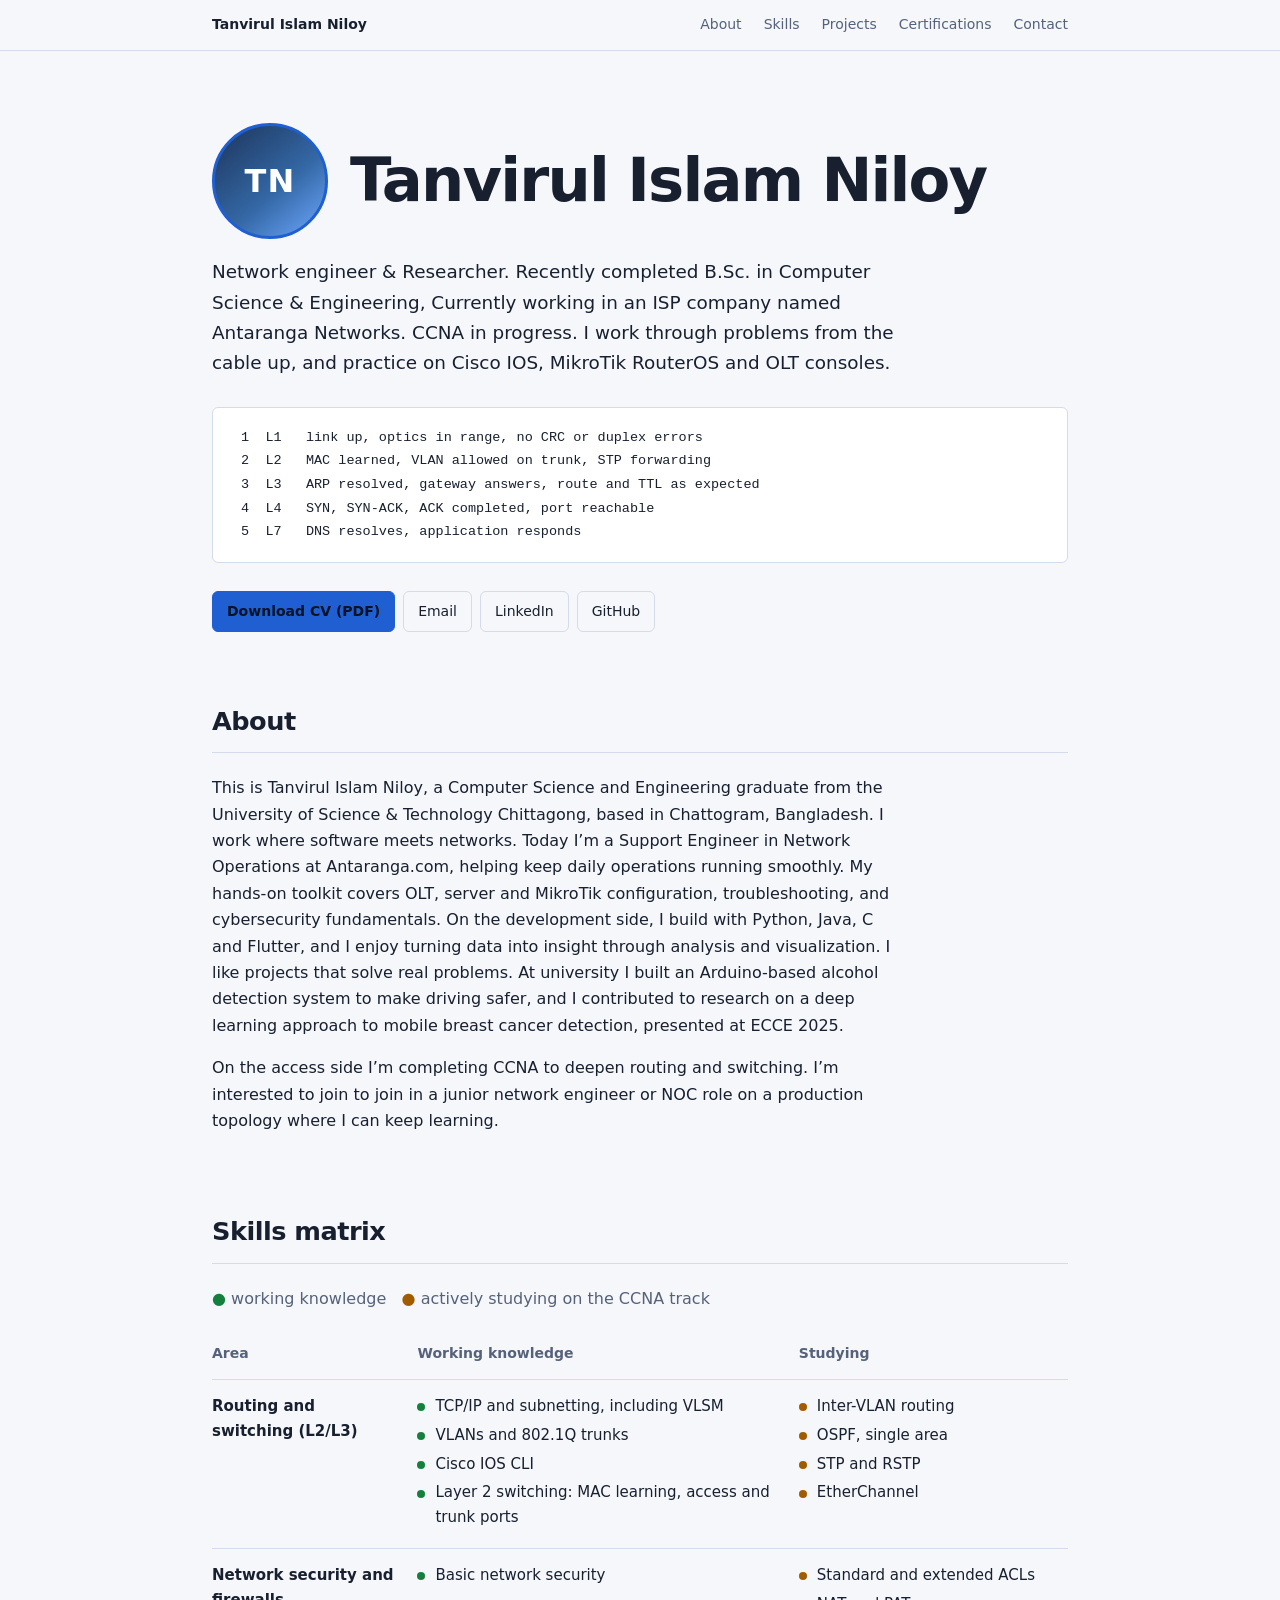
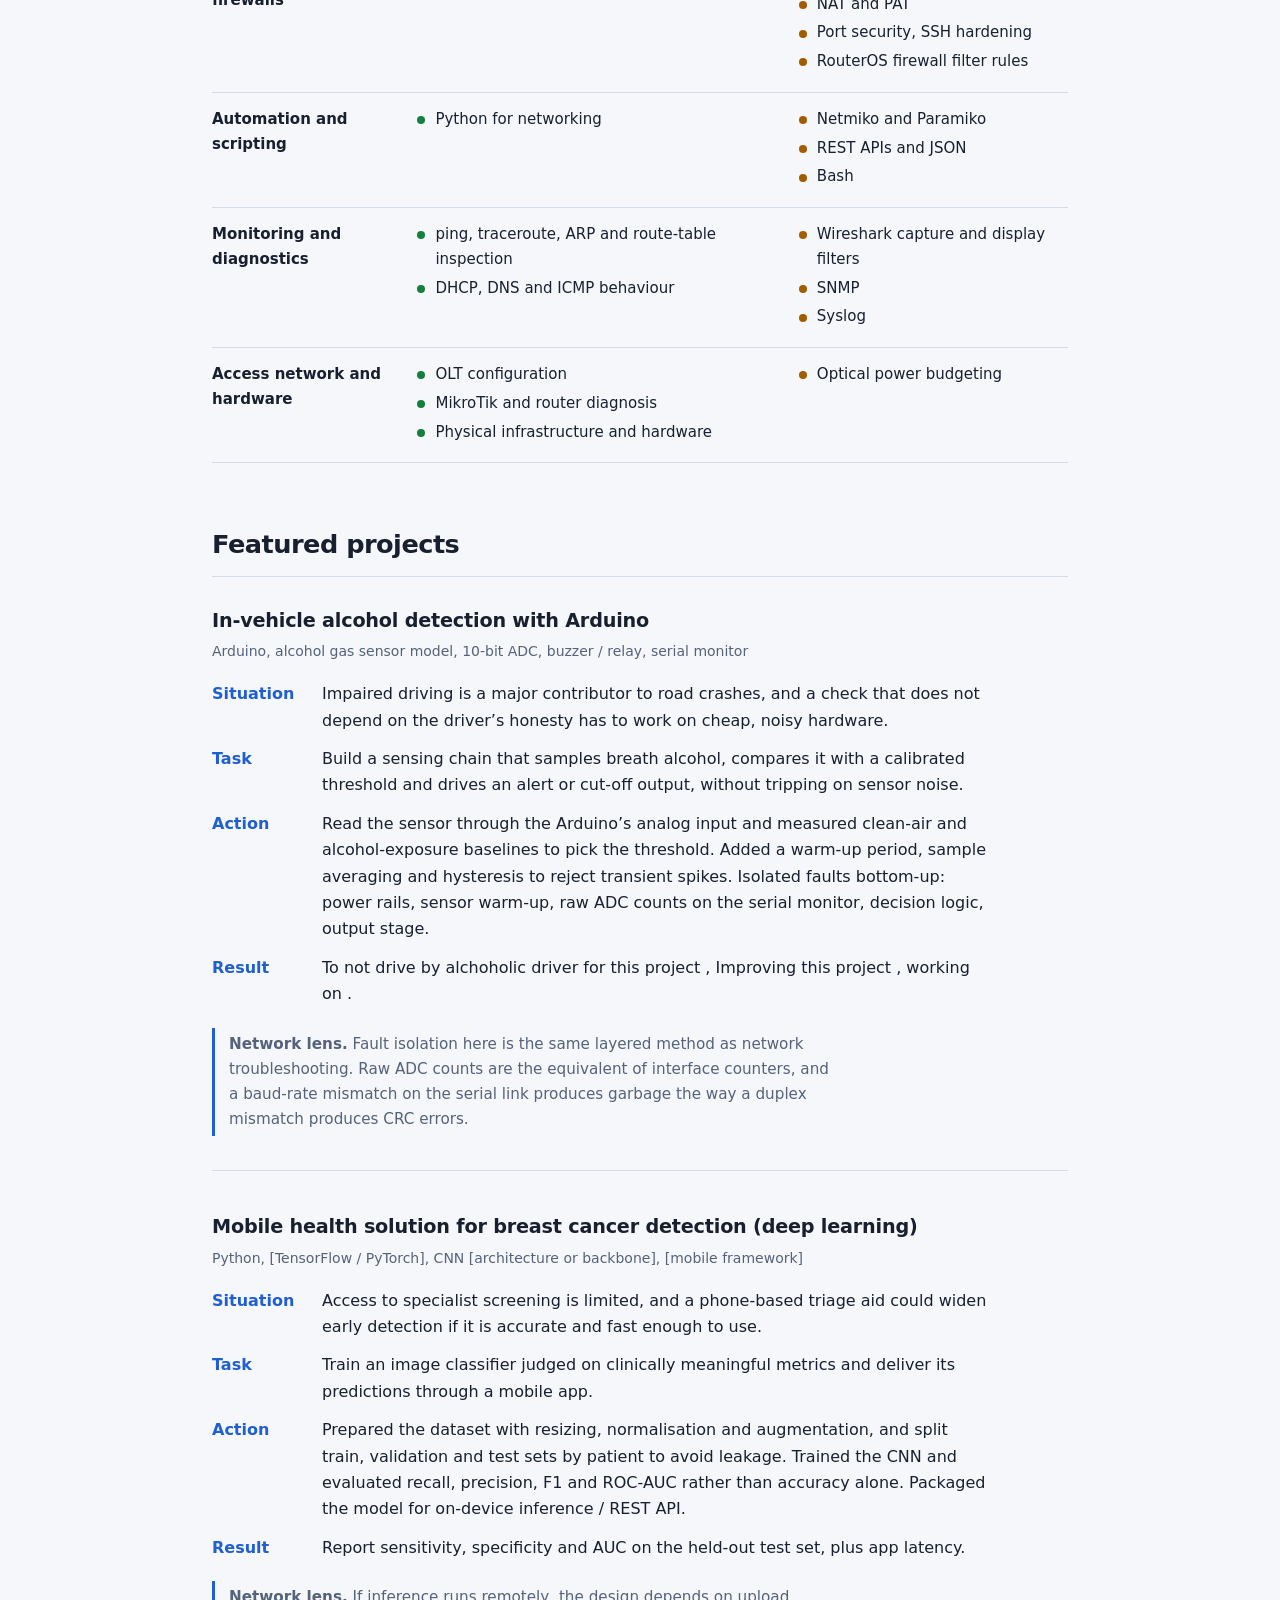
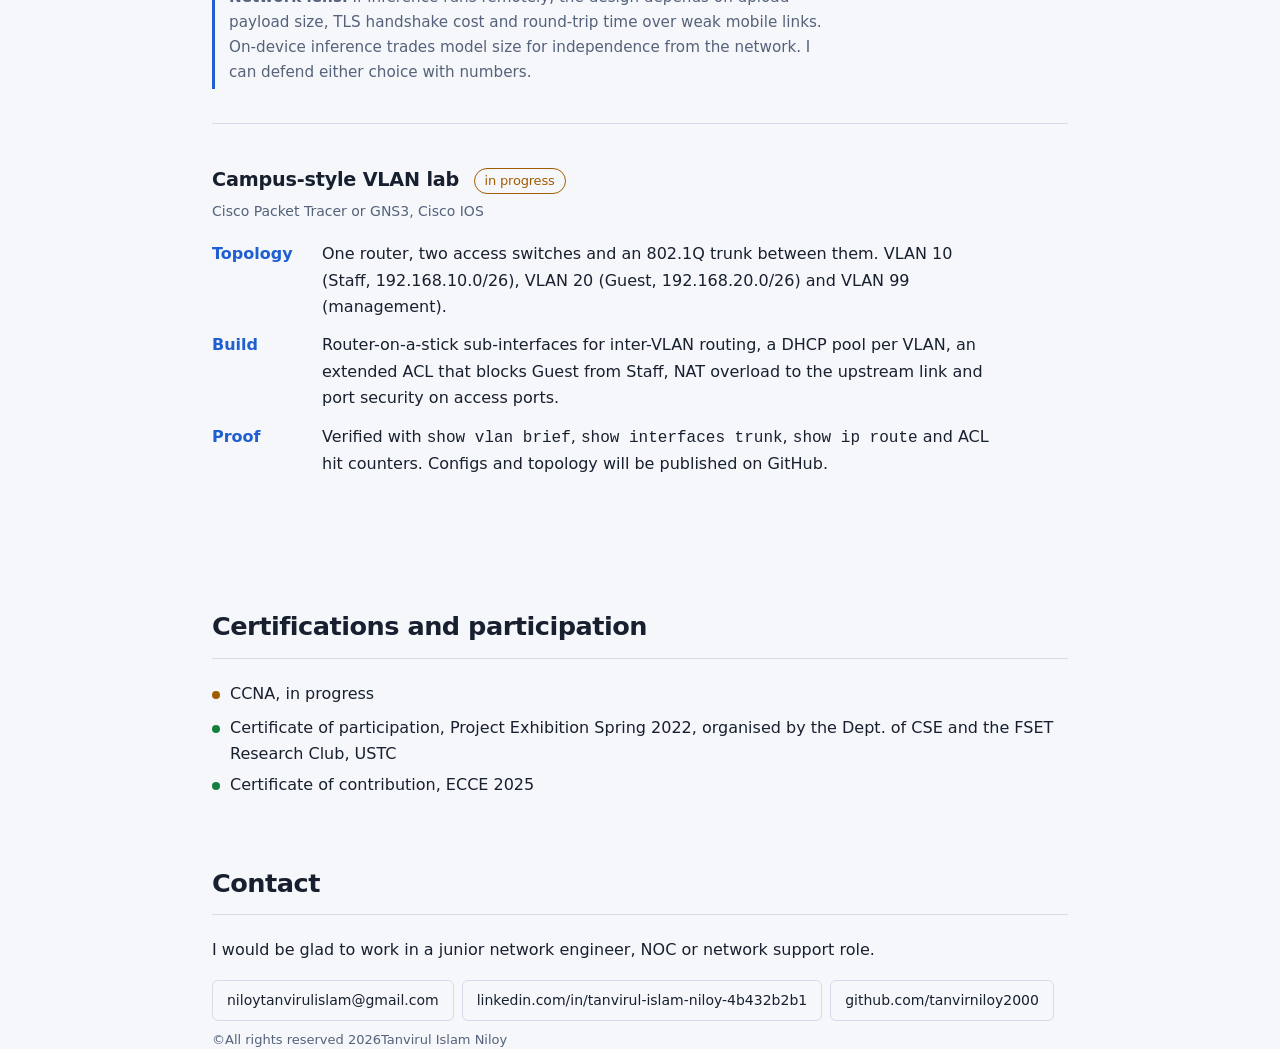
==== commit 66af6601: "Revise personal information and footer in index.html Updated the title, lead paragraph, and footer o" ====
--- a/index.html
+++ b/index.html
@@ -3,11 +3,11 @@
 <head>
 <meta charset="utf-8">
 <meta name="viewport" content="width=device-width, initial-scale=1">
-<title>Tanvirul Islam Niloy | Network Engineer</title>
+<title>Tanvirul Islam Niloy | Network Engineer & Researcher </title>
 <meta name="description" content=" network engineer. Cisco IOS, VLANs, subnetting, MikroTik, OLT configuration, Python. CCNA in progress.">
 <!-- Text in pink dashed [brackets] (class="fill") is a placeholder: replace or delete it before publishing. -->
 <style>
-:root{--bg:#000000;--panel:#4c505a;--line:#2e467a;--tx:#dde5f2;--mut:#8a97ae;--acc:#6ea8ff;--up:#4ade80;--learn:#f5b84b;--fill:#ff8fa3;color-scheme:dark}
+:root{--bg:#000000;--panel:#4c505a;--line:#83b4a5;--tx:#dde5f2;--mut:#8a97ae;--acc:#6ea8ff;--up:#4ade80;--learn:#f5b84b;--fill:#ff8fa3;color-scheme:dark}
 @media(prefers-color-scheme:light){:root{--bg:#f5f7fb;--panel:#fff;--line:#d5dbe8;--tx:#18202f;--mut:#55627a;--acc:#1f5fd1;--up:#15803d;--learn:#a15c00;--fill:#c2264a;color-scheme:light}}
 *{box-sizing:border-box}
 html{scroll-behavior:smooth}
@@ -71,14 +71,15 @@
   </div>
   <h1>Tanvirul Islam Niloy</h1>
 </div>
-<p class="lead">Network engineer, entry level. B.Sc. in Computer Science &amp; Engineering, CCNA in progress. I work through problems from the cable up, and I’m at home on Cisco IOS, MikroTik RouterOS and OLT consoles.</p>
-<pre class="term" aria-label="Troubleshooting method"><span class="m">$ diagnose --bottom-up</span>
+<p class="lead">Network engineer & Researcher. 
+  Recently completed B.Sc. in Computer Science &amp; Engineering, Currently working in an ISP company named Antaranga Networks. CCNA in progress. I work through problems from the cable up, and practice on Cisco IOS, MikroTik RouterOS and OLT consoles.</p>
+<pre class="term" aria-label="Troubleshooting method">
  1  L1   link up, optics in range, no CRC or duplex errors
  2  L2   MAC learned, VLAN allowed on trunk, STP forwarding
  3  L3   ARP resolved, gateway answers, route and TTL as expected
  4  L4   SYN, SYN-ACK, ACK completed, port reachable
  5  L7   DNS resolves, application responds
-<span class="m"># change one variable, verify, document</span></pre>
+</pre>
 <div class="links"><a class="cv-download" href="assets/Tanvirul_Islam_Niloy_CV_new (1).pdf" download="Tanvirul_Islam_Niloy_CV_new (1).pdf">Download CV (PDF)</a><a href="mailto:niloytanvirulislam@gmail.com">Email</a><a href="https://www.linkedin.com/in/tanvirul-islam-niloy-4b432b2b1" target="_blank" rel="noopener noreferrer">LinkedIn</a><a href="https://github.com/tanvirniloy2000" target="_blank" rel="noopener noreferrer">GitHub</a></div>
 </header>
 
@@ -90,7 +91,7 @@
 I work where software meets networks. Today I’m a Support Engineer in Network Operations at Antaranga.com, helping keep daily operations running smoothly. My hands-on toolkit covers OLT, server and MikroTik configuration, troubleshooting, and cybersecurity fundamentals. On the development side, I build with Python, Java, C and Flutter, and I enjoy turning data into insight through analysis and visualization.
 
 I like projects that solve real problems. At university I built an Arduino-based alcohol detection system to make driving safer, and I contributed to research on a deep learning approach to mobile breast cancer detection, presented at ECCE 2025.</p>
-<p>On the access side I’m completing CCNA to deepen routing and switching. I’m looking for a junior network engineer or NOC role on a production topology where I can keep learning.</p>
+<p>On the access side I’m completing CCNA to deepen routing and switching. I’m interested to join to join in a junior network engineer or NOC role on a production topology where I can keep learning.</p>
 </section>
 
 <section id="skills">
@@ -110,24 +111,24 @@
 <h2>Featured projects</h2>
 <article class="proj">
 <h3>In-vehicle alcohol detection with Arduino</h3>
-<p class="tools">Arduino, <span class="fill">[alcohol gas sensor model]</span>, 10-bit ADC, <span class="fill">[buzzer / relay]</span>, serial monitor</p>
+<p class="tools">Arduino, <span class="null">alcohol gas sensor model</span>, 10-bit ADC, <span class="null">buzzer / relay</span>, serial monitor</p>
 <dl>
 <dt>Situation</dt><dd>Impaired driving is a major contributor to road crashes, and a check that does not depend on the driver’s honesty has to work on cheap, noisy hardware.</dd>
 <dt>Task</dt><dd>Build a sensing chain that samples breath alcohol, compares it with a calibrated threshold and drives an alert or cut-off output, without tripping on sensor noise.</dd>
 <dt>Action</dt><dd>Read the sensor through the Arduino’s analog input and measured clean-air and alcohol-exposure baselines to pick the threshold. Added a warm-up period, sample averaging and hysteresis to reject transient spikes. Isolated faults bottom-up: power rails, sensor warm-up, raw ADC counts on the serial monitor, decision logic, output stage.</dd>
-<dt>Result</dt><dd><span class="fill">[Working prototype. State the threshold, response time and test conditions you measured.]</span></dd>
+<dt>Result</dt><dd><span class="null">To not drive by alchoholic driver for this project , Improving this project , working on .</span></dd>
 </dl>
 <p class="lens"><b>Network lens.</b> Fault isolation here is the same layered method as network troubleshooting. Raw ADC counts are the equivalent of interface counters, and a baud-rate mismatch on the serial link produces garbage the way a duplex mismatch produces CRC errors.</p>
 </article>
 
 <article class="proj">
 <h3>Mobile health solution for breast cancer detection (deep learning)</h3>
-<p class="tools">Python, <span class="fill">[TensorFlow / PyTorch]</span>, CNN <span class="fill">[architecture or backbone]</span>, <span class="fill">[mobile framework]</span></p>
+<p class="tools">Python, <span class="null">[TensorFlow / PyTorch]</span>, CNN <span class="null">[architecture or backbone]</span>, <span class="null">[mobile framework]</span></p>
 <dl>
 <dt>Situation</dt><dd>Access to specialist screening is limited, and a phone-based triage aid could widen early detection if it is accurate and fast enough to use.</dd>
 <dt>Task</dt><dd>Train an image classifier judged on clinically meaningful metrics and deliver its predictions through a mobile app.</dd>
-<dt>Action</dt><dd>Prepared the dataset <span class="fill">[name]</span> with resizing, normalisation and augmentation, and split train, validation and test sets by patient to avoid leakage. Trained the CNN and evaluated recall, precision, F1 and ROC-AUC rather than accuracy alone. Packaged the model for <span class="fill">[on-device inference / REST API]</span>.</dd>
-<dt>Result</dt><dd><span class="fill">[Report sensitivity, specificity and AUC on the held-out test set, plus app latency.]</span></dd>
+<dt>Action</dt><dd>Prepared the dataset <span class="null"><div=""></div></span> with resizing, normalisation and augmentation, and split train, validation and test sets by patient to avoid leakage. Trained the CNN and evaluated recall, precision, F1 and ROC-AUC rather than accuracy alone. Packaged the model for <span class="null">on-device inference / REST API</span>.</dd>
+<dt>Result</dt><dd><span class="null">Report sensitivity, specificity and AUC on the held-out test set, plus app latency.</span></dd>
 </dl>
 <p class="lens"><b>Network lens.</b> If inference runs remotely, the design depends on upload payload size, TLS handshake cost and round-trip time over weak mobile links. On-device inference trades model size for independence from the network. I can defend either choice with numbers.</p>
 </article>
@@ -155,6 +156,6 @@
 <div class="links"><a href="mailto:niloytanvirulislam@gmail.com">niloytanvirulislam@gmail.com</a><a href="https://www.linkedin.com/in/tanvirul-islam-niloy-4b432b2b1" target="_blank" rel="noopener noreferrer">linkedin.com/in/tanvirul-islam-niloy-4b432b2b1</a><a href="https://github.com/tanvirniloy2000" target="_blank" rel="noopener noreferrer">github.com/tanvirniloy2000</a></div>
 </section>
 </main>
-<footer class="w">©All rights reserved Tanvirul Islam Niloy</footer>
+<footer class="w">©All rights reserved 2026Tanvirul Islam Niloy </footer>
 </body>
 </html>
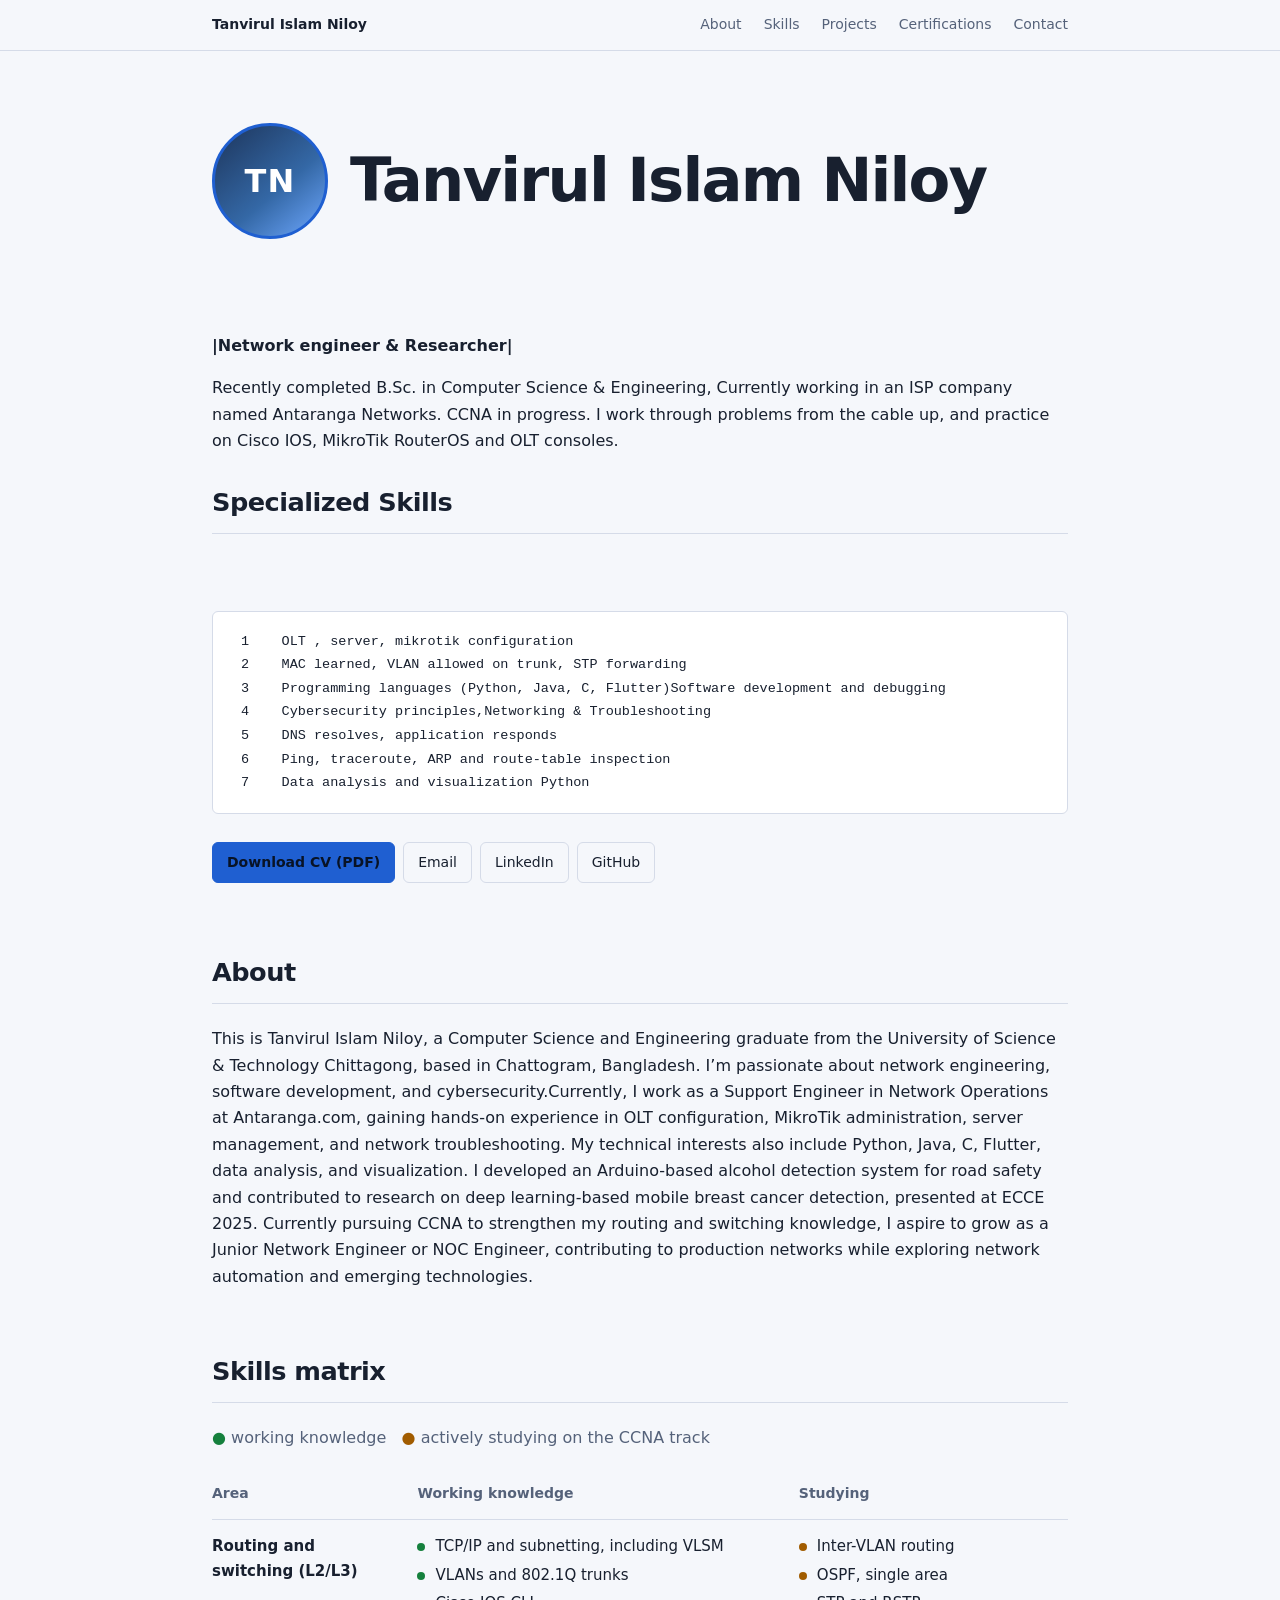
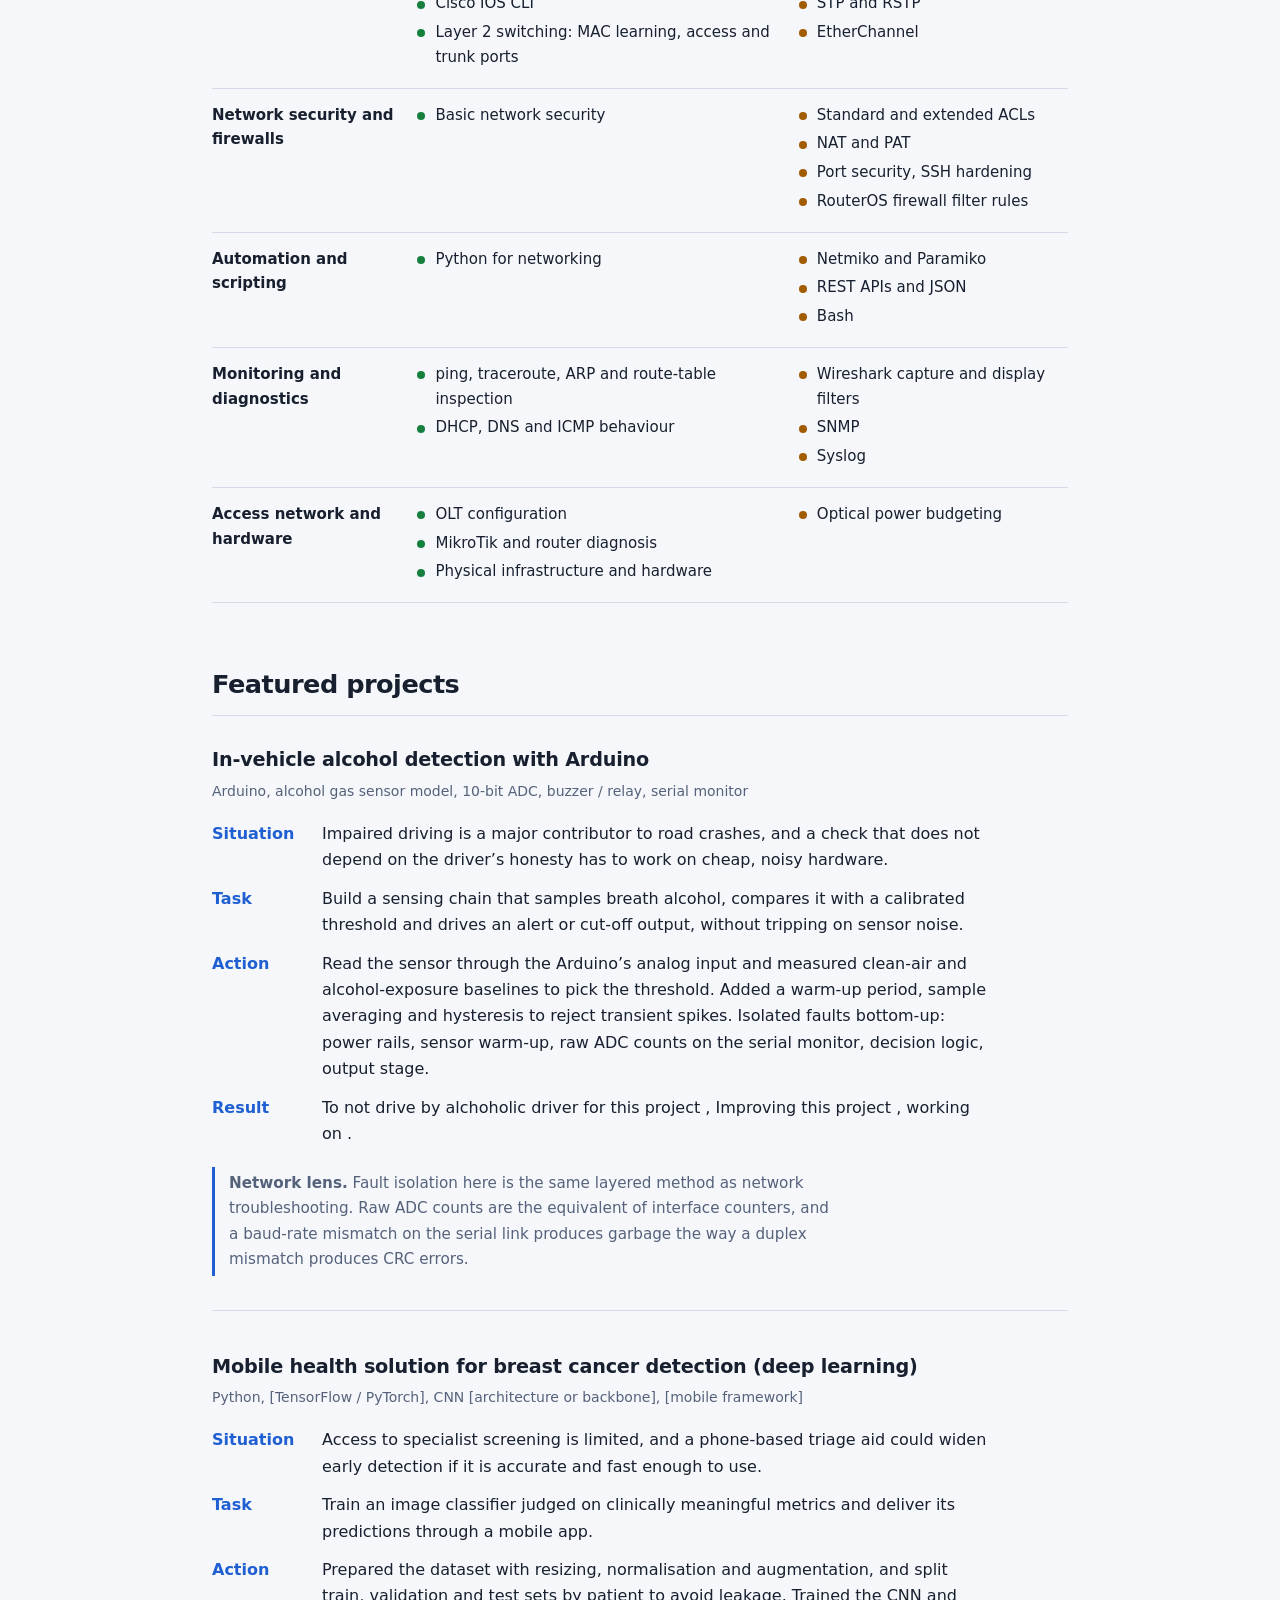
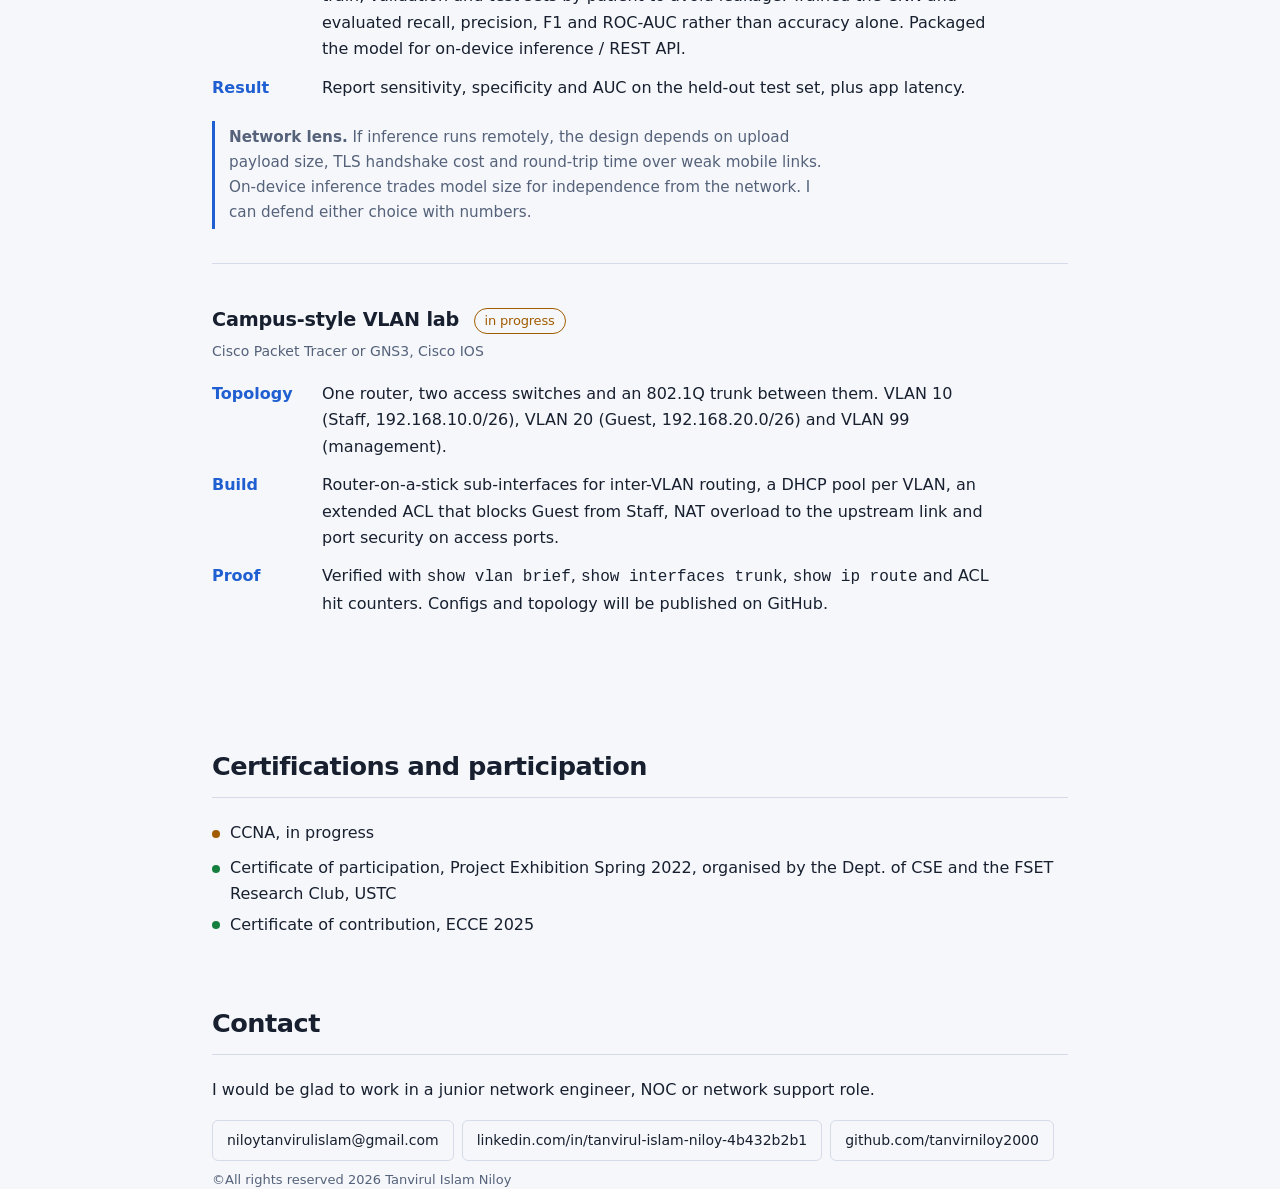
==== commit 642b30ad: "Revise index.html for improved content and formatting Updated personal information and skills sectio" ====
--- a/index.html
+++ b/index.html
@@ -7,7 +7,7 @@
 <meta name="description" content=" network engineer. Cisco IOS, VLANs, subnetting, MikroTik, OLT configuration, Python. CCNA in progress.">
 <!-- Text in pink dashed [brackets] (class="fill") is a placeholder: replace or delete it before publishing. -->
 <style>
-:root{--bg:#000000;--panel:#4c505a;--line:#83b4a5;--tx:#dde5f2;--mut:#8a97ae;--acc:#6ea8ff;--up:#4ade80;--learn:#f5b84b;--fill:#ff8fa3;color-scheme:dark}
+:root{--bg:#0113105e;--panel:#4c505a;--line:#83b4a5;--tx:#dde5f2;--mut:#8a97ae;--acc:#6ea8ff;--up:#4ade80;--learn:#f5b84b;--fill:#ff8fa3;color-scheme:dark}
 @media(prefers-color-scheme:light){:root{--bg:#f5f7fb;--panel:#fff;--line:#d5dbe8;--tx:#18202f;--mut:#55627a;--acc:#1f5fd1;--up:#15803d;--learn:#a15c00;--fill:#c2264a;color-scheme:light}}
 *{box-sizing:border-box}
 html{scroll-behavior:smooth}
@@ -71,14 +71,18 @@
   </div>
   <h1>Tanvirul Islam Niloy</h1>
 </div>
-<p class="lead">Network engineer & Researcher. 
-  Recently completed B.Sc. in Computer Science &amp; Engineering, Currently working in an ISP company named Antaranga Networks. CCNA in progress. I work through problems from the cable up, and practice on Cisco IOS, MikroTik RouterOS and OLT consoles.</p>
-<pre class="term" aria-label="Troubleshooting method">
- 1  L1   link up, optics in range, no CRC or duplex errors
- 2  L2   MAC learned, VLAN allowed on trunk, STP forwarding
- 3  L3   ARP resolved, gateway answers, route and TTL as expected
- 4  L4   SYN, SYN-ACK, ACK completed, port reachable
- 5  L7   DNS resolves, application responds
+<section class="header"><p><b>|Network engineer & Researcher|</b></p>
+  Recently completed B.Sc. in Computer Science &amp; Engineering, Currently working in an ISP company named Antaranga Networks. CCNA in progress. I work through problems from the cable up, and practice on Cisco IOS, MikroTik RouterOS and OLT consoles.</section>
+
+<br><h2 class="skills-title">Specialized Skills</h2></br>
+<div><pre class="term" aria-label="Troubleshooting method">
+ 1    OLT , server, mikrotik configuration 
+ 2    MAC learned, VLAN allowed on trunk, STP forwarding
+ 3    Programming languages (Python, Java, C, Flutter)Software development and debugging 
+ 4    Cybersecurity principles,Networking & Troubleshooting 
+ 5    DNS resolves, application responds 
+ 6    Ping, traceroute, ARP and route-table inspection
+ 7    Data analysis and visualization Python
 </pre>
 <div class="links"><a class="cv-download" href="assets/Tanvirul_Islam_Niloy_CV_new (1).pdf" download="Tanvirul_Islam_Niloy_CV_new (1).pdf">Download CV (PDF)</a><a href="mailto:niloytanvirulislam@gmail.com">Email</a><a href="https://www.linkedin.com/in/tanvirul-islam-niloy-4b432b2b1" target="_blank" rel="noopener noreferrer">LinkedIn</a><a href="https://github.com/tanvirniloy2000" target="_blank" rel="noopener noreferrer">GitHub</a></div>
 </header>
@@ -86,12 +90,11 @@
 <main class="w">
 <section id="about">
 <h2>About</h2>
-<p>This is Tanvirul Islam Niloy, a Computer Science and Engineering graduate from the University of Science & Technology Chittagong, based in Chattogram, Bangladesh.
+This is Tanvirul Islam Niloy, a Computer Science and Engineering graduate from the University of Science & Technology Chittagong, based in Chattogram, Bangladesh. 
+I’m passionate about network engineering, software development, and cybersecurity.Currently, I work as a Support Engineer in Network Operations at Antaranga.com, gaining hands-on experience in OLT configuration, MikroTik administration, server management, and network troubleshooting.
+My technical interests also include Python, Java, C, Flutter, data analysis, and visualization. I developed an Arduino-based alcohol detection system for road safety and contributed to research on deep learning-based mobile breast cancer detection, presented at ECCE 2025.
 
-I work where software meets networks. Today I’m a Support Engineer in Network Operations at Antaranga.com, helping keep daily operations running smoothly. My hands-on toolkit covers OLT, server and MikroTik configuration, troubleshooting, and cybersecurity fundamentals. On the development side, I build with Python, Java, C and Flutter, and I enjoy turning data into insight through analysis and visualization.
-
-I like projects that solve real problems. At university I built an Arduino-based alcohol detection system to make driving safer, and I contributed to research on a deep learning approach to mobile breast cancer detection, presented at ECCE 2025.</p>
-<p>On the access side I’m completing CCNA to deepen routing and switching. I’m interested to join to join in a junior network engineer or NOC role on a production topology where I can keep learning.</p>
+Currently pursuing CCNA to strengthen my routing and switching knowledge, I aspire to grow as a Junior Network Engineer or NOC Engineer, contributing to production networks while exploring network automation and emerging technologies.
 </section>
 
 <section id="skills">
@@ -156,6 +159,6 @@
 <div class="links"><a href="mailto:niloytanvirulislam@gmail.com">niloytanvirulislam@gmail.com</a><a href="https://www.linkedin.com/in/tanvirul-islam-niloy-4b432b2b1" target="_blank" rel="noopener noreferrer">linkedin.com/in/tanvirul-islam-niloy-4b432b2b1</a><a href="https://github.com/tanvirniloy2000" target="_blank" rel="noopener noreferrer">github.com/tanvirniloy2000</a></div>
 </section>
 </main>
-<footer class="w">©All rights reserved 2026Tanvirul Islam Niloy </footer>
+<footer class="w">©All rights reserved 2026 Tanvirul Islam Niloy </footer>
 </body>
 </html>
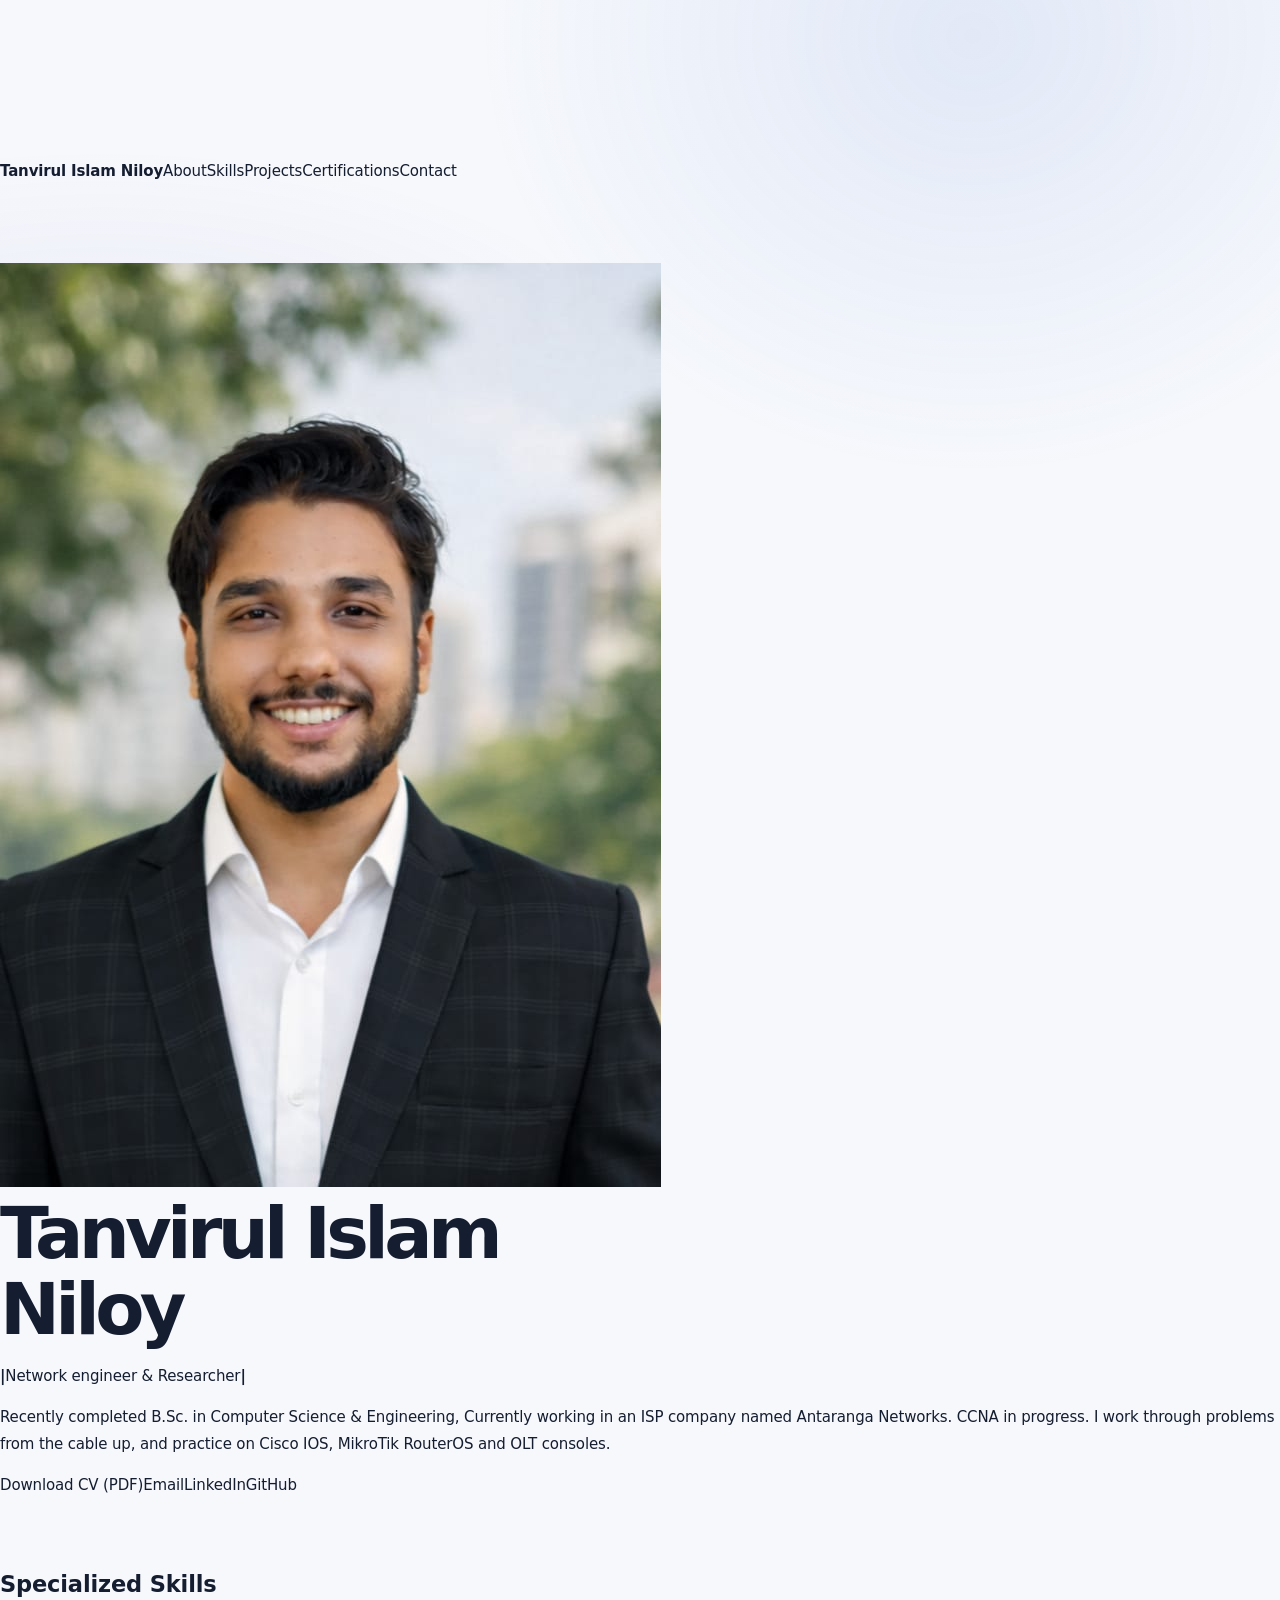
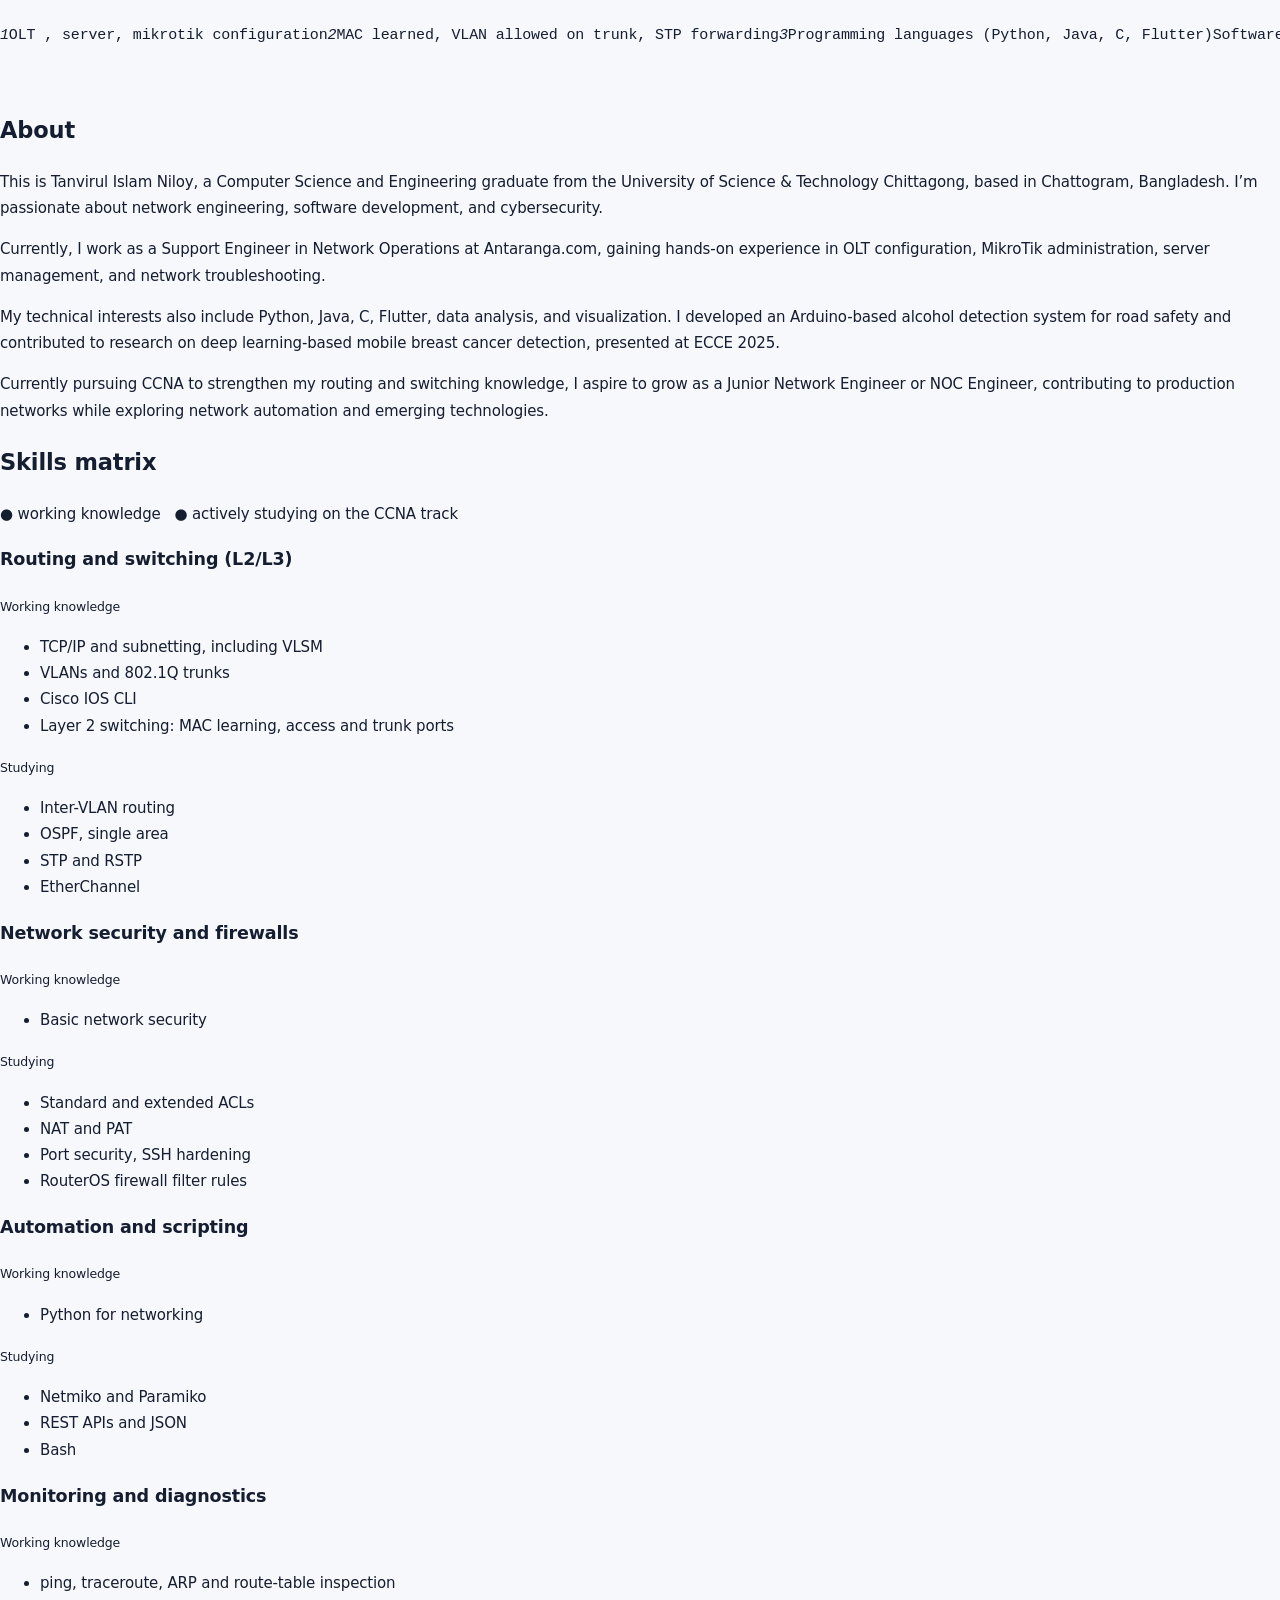
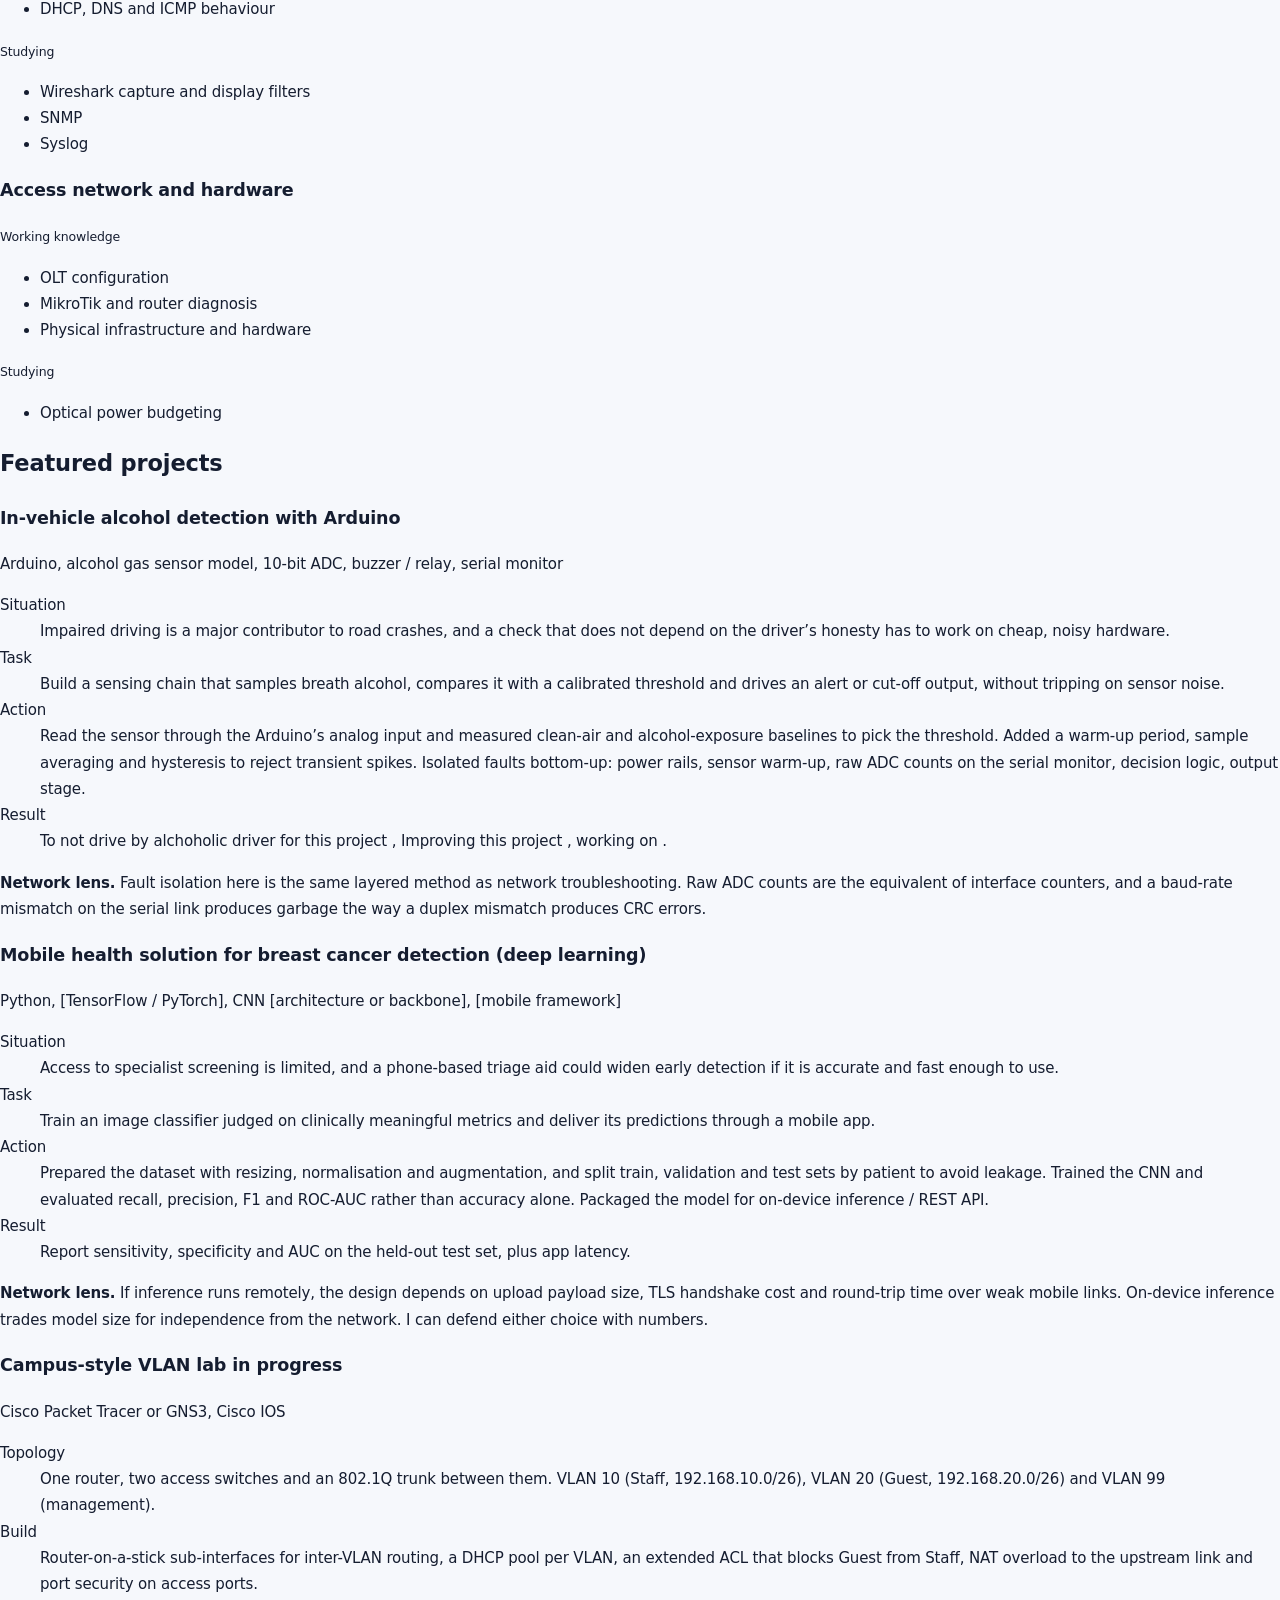
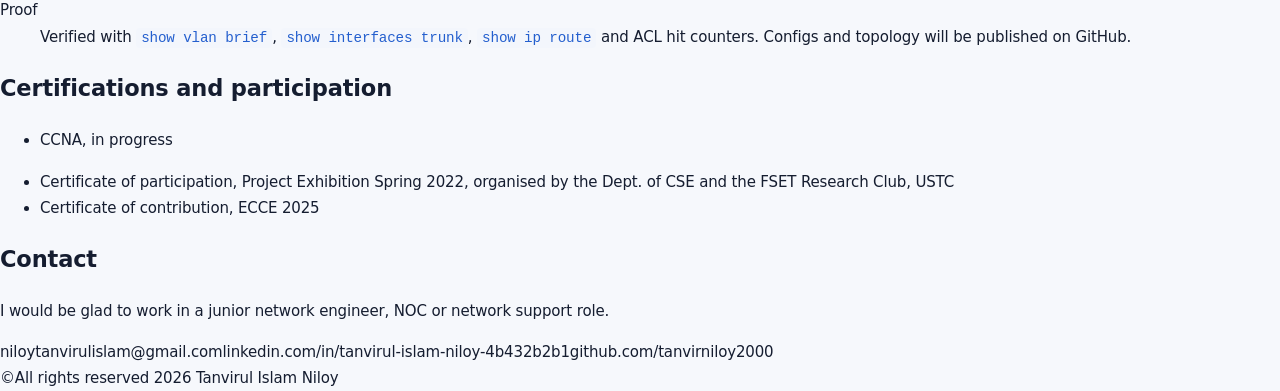
==== commit c09f38fb: "Refactor index.html structure and content" ====
--- a/index.html
+++ b/index.html
@@ -5,138 +5,77 @@
 <meta name="viewport" content="width=device-width, initial-scale=1">
 <title>Tanvirul Islam Niloy | Network Engineer & Researcher </title>
 <meta name="description" content=" network engineer. Cisco IOS, VLANs, subnetting, MikroTik, OLT configuration, Python. CCNA in progress.">
-<!-- Text in pink dashed [brackets] (class="fill") is a placeholder: replace or delete it before publishing. -->
-<style>
-:root{--bg:#0113105e;--panel:#4c505a;--line:#83b4a5;--tx:#dde5f2;--mut:#8a97ae;--acc:#6ea8ff;--up:#4ade80;--learn:#f5b84b;--fill:#ff8fa3;color-scheme:dark}
-@media(prefers-color-scheme:light){:root{--bg:#f5f7fb;--panel:#fff;--line:#d5dbe8;--tx:#18202f;--mut:#55627a;--acc:#1f5fd1;--up:#15803d;--learn:#a15c00;--fill:#c2264a;color-scheme:light}}
-*{box-sizing:border-box}
-html{scroll-behavior:smooth}
-body{margin:0;background:var(--bg);color:var(--tx);font:16px/1.65 system-ui,-apple-system,"Segoe UI",Roboto,sans-serif}
-a{color:var(--acc);text-decoration:none}a:hover{text-decoration:underline}
-a:focus-visible{outline:2px solid var(--acc);outline-offset:3px}
-.w{max-width:900px;margin:0 auto;padding:0 22px}
-nav{position:sticky;top:0;z-index:5;background:var(--bg);border-bottom:1px solid var(--line)}
-nav .w{display:flex;gap:22px;align-items:center;height:50px;overflow-x:auto;white-space:nowrap;font-size:14px}
-nav b{margin-right:auto;font-weight:600}
-nav a{color:var(--mut)}nav a:hover{color:var(--tx);text-decoration:none}
-section{padding:60px 0 0}
-h1{font-size:clamp(2.3rem,7vw,3.8rem);line-height:1.05;letter-spacing:-.03em;margin:0 0 18px}
-h2{font-size:1.6rem;letter-spacing:-.02em;margin:0 0 22px;padding-bottom:10px;border-bottom:1px solid var(--line)}
-h3{font-size:1.2rem;margin:0 0 4px;letter-spacing:-.01em}
-.lead{font-size:1.15rem;max-width:60ch}
-.mut{color:var(--mut)}
-.term{background:var(--panel);border:1px solid var(--line);border-radius:6px;padding:18px 20px;margin:28px 0;font:13.5px/1.75 ui-monospace,SFMono-Regular,Menlo,Consolas,monospace;overflow-x:auto}
-.term .m{color:var(--acc)}
-.links a{display:inline-block;border:1px solid var(--line);border-radius:6px;padding:8px 14px;margin:0 8px 8px 0;font-size:14px;color:var(--tx)}
-.links a:hover{border-color:var(--acc);text-decoration:none}
-.links a.cv-download{background:var(--acc);border-color:var(--acc);color:#081326;font-weight:700}
-.profile-head{display:flex;align-items:center;gap:22px;margin-bottom:18px}
-.profile-head h1{margin:0}
-.avatar-wrap{position:relative;flex:0 0 116px;width:116px;height:116px}
-.profile-photo,.avatar-fallback{display:block;width:116px;height:116px;border-radius:50%;border:3px solid var(--acc)}
-.profile-photo{object-fit:cover;object-position:center}
-.profile-photo[hidden],.avatar-fallback[hidden]{display:none!important}
-.avatar-fallback{display:grid;place-items:center;background:linear-gradient(140deg,#1d355b,#3468a6 58%,#6ea8ff);color:#fff;font-size:2rem;font-weight:750;letter-spacing:.04em}
-p{max-width:68ch}
-.tbl{overflow-x:auto}
-table{border-collapse:collapse;width:100%;min-width:680px;font-size:15px}
-th,td{text-align:left;vertical-align:top;padding:14px 16px 14px 0;border-bottom:1px solid var(--line)}
-th{font-weight:600;color:var(--mut);font-size:14px}
-td:first-child{font-weight:600;width:24%}
-ul.k{list-style:none;margin:0;padding:0}
-ul.k li{padding-left:18px;position:relative;margin-bottom:4px}
-ul.k li::before{content:"";position:absolute;left:0;top:.62em;width:8px;height:8px;border-radius:50%;background:var(--up)}
-ul.k.l li::before{background:var(--learn)}
-.proj{padding:6px 0 34px;border-bottom:1px solid var(--line);margin-bottom:34px}
-.proj:last-child{border:0}
-.tools{color:var(--mut);font-size:14px;margin:0 0 6px}
-dl{display:grid;grid-template-columns:92px 1fr;gap:12px 18px;margin:18px 0 0}
-dt{font-weight:700;color:var(--acc)}
-dd{margin:0;max-width:66ch}
-.lens{border-left:3px solid var(--acc);padding:4px 14px;margin:20px 0 0;color:var(--mut);font-size:.95rem;max-width:66ch}
-.fill{color:var(--fill);border-bottom:1px dashed var(--fill)}
-.badge{display:inline-block;font-size:13px;color:var(--learn);border:1px solid var(--learn);border-radius:99px;padding:1px 10px;margin-left:8px;vertical-align:middle;font-weight:400}
-footer{padding:50px 0 40px;color:var(--mut);font-size:13px}
-@media(max-width:560px){dl{grid-template-columns:1fr;gap:2px}dd{margin-bottom:12px}.profile-head{gap:14px}.avatar-wrap,.profile-photo,.avatar-fallback{width:84px;height:84px;flex-basis:84px}.profile-head h1{font-size:clamp(1.75rem,8vw,2.5rem)}}
-</style>
+<link rel="stylesheet" href="style.css">
 </head>
 <body>
+<canvas id="bg" aria-hidden="true"></canvas><div id="pg"></div>
 <nav><div class="w"><b>Tanvirul Islam Niloy</b><a href="#about">About</a><a href="#skills">Skills</a><a href="#projects">Projects</a><a href="#certs">Certifications</a><a href="#contact">Contact</a></div></nav>
 
-<header class="w" style="padding-top:72px">
-<div class="profile-head">
-  <div class="avatar-wrap">
-    <img class="profile-photo" src="assets/portfolio pic.jpeg" alt="Tanvirul Islam Niloy profile photo" onerror="this.hidden=true;this.nextElementSibling.hidden=false">
-    <span class="avatar-fallback" hidden aria-hidden="true">TN</span>
+<header class="w hero">
+<div class="ph">
+  <div class="av">
+    <img src="assets/portfolio%20pic.jpeg" alt="Tanvirul Islam Niloy profile photo" onerror="if(!this.dataset.t){this.dataset.t=1;this.src='assets/portfolio%20pic.jpeg.jpeg'}else{this.hidden=true;this.nextElementSibling.hidden=false}">
+    <span class="fb" hidden aria-hidden="true">TN</span>
   </div>
   <h1>Tanvirul Islam Niloy</h1>
 </div>
-<section class="header"><p><b>|Network engineer & Researcher|</b></p>
-  Recently completed B.Sc. in Computer Science &amp; Engineering, Currently working in an ISP company named Antaranga Networks. CCNA in progress. I work through problems from the cable up, and practice on Cisco IOS, MikroTik RouterOS and OLT consoles.</section>
-
-<br><h2 class="skills-title">Specialized Skills</h2></br>
-<div><pre class="term" aria-label="Troubleshooting method">
- 1    OLT , server, mikrotik configuration 
- 2    MAC learned, VLAN allowed on trunk, STP forwarding
- 3    Programming languages (Python, Java, C, Flutter)Software development and debugging 
- 4    Cybersecurity principles,Networking & Troubleshooting 
- 5    DNS resolves, application responds 
- 6    Ping, traceroute, ARP and route-table inspection
- 7    Data analysis and visualization Python
-</pre>
-<div class="links"><a class="cv-download" href="assets/Tanvirul_Islam_Niloy_CV_new (1).pdf" download="Tanvirul_Islam_Niloy_CV_new (1).pdf">Download CV (PDF)</a><a href="mailto:niloytanvirulislam@gmail.com">Email</a><a href="https://www.linkedin.com/in/tanvirul-islam-niloy-4b432b2b1" target="_blank" rel="noopener noreferrer">LinkedIn</a><a href="https://github.com/tanvirniloy2000" target="_blank" rel="noopener noreferrer">GitHub</a></div>
+<p class="role"><b>|</b>Network engineer &amp; Researcher<b>|</b></p>
+<p class="lead">Recently completed B.Sc. in Computer Science &amp; Engineering, Currently working in an ISP company named Antaranga Networks. CCNA in progress. I work through problems from the cable up, and practice on Cisco IOS, MikroTik RouterOS and OLT consoles.</p>
+<div class="links"><a class="cv" href="assets/Tanvirul_Islam_Niloy_CV_new%20(1).pdf" download="Tanvirul_Islam_Niloy_CV_new (1).pdf">Download CV (PDF)</a><a href="mailto:niloytanvirulislam@gmail.com">Email</a><a href="https://www.linkedin.com/in/tanvirul-islam-niloy-4b432b2b1" target="_blank" rel="noopener noreferrer">LinkedIn</a><a href="https://github.com/tanvirniloy2000" target="_blank" rel="noopener noreferrer">GitHub</a></div>
+<section class="rv" style="padding-top:48px">
+<h2>Specialized Skills</h2>
+<div class="term"><div class="tb"><i></i><i></i><i></i></div><pre aria-label="Specialized skills"><span class="ln" style="--i:1"><i>1</i>OLT , server, mikrotik configuration</span><span class="ln" style="--i:2"><i>2</i>MAC learned, VLAN allowed on trunk, STP forwarding</span><span class="ln" style="--i:3"><i>3</i>Programming languages (Python, Java, C, Flutter)Software development and debugging</span><span class="ln" style="--i:4"><i>4</i>Cybersecurity principles,Networking &amp; Troubleshooting</span><span class="ln" style="--i:5"><i>5</i>DNS resolves, application responds</span><span class="ln" style="--i:6"><i>6</i>Ping, traceroute, ARP and route-table inspection</span><span class="ln" style="--i:7"><i>7</i>Data analysis and visualization Python</span></pre></div>
+</section>
 </header>
 
 <main class="w">
-<section id="about">
+<section id="about" class="rv">
 <h2>About</h2>
-This is Tanvirul Islam Niloy, a Computer Science and Engineering graduate from the University of Science & Technology Chittagong, based in Chattogram, Bangladesh. 
-I’m passionate about network engineering, software development, and cybersecurity.Currently, I work as a Support Engineer in Network Operations at Antaranga.com, gaining hands-on experience in OLT configuration, MikroTik administration, server management, and network troubleshooting.
-My technical interests also include Python, Java, C, Flutter, data analysis, and visualization. I developed an Arduino-based alcohol detection system for road safety and contributed to research on deep learning-based mobile breast cancer detection, presented at ECCE 2025.
-
-Currently pursuing CCNA to strengthen my routing and switching knowledge, I aspire to grow as a Junior Network Engineer or NOC Engineer, contributing to production networks while exploring network automation and emerging technologies.
+<p>This is Tanvirul Islam Niloy, a Computer Science and Engineering graduate from the University of Science &amp; Technology Chittagong, based in Chattogram, Bangladesh. I’m passionate about network engineering, software development, and cybersecurity.</p>
+<p>Currently, I work as a Support Engineer in Network Operations at Antaranga.com, gaining hands-on experience in OLT configuration, MikroTik administration, server management, and network troubleshooting.</p>
+<p>My technical interests also include Python, Java, C, Flutter, data analysis, and visualization. I developed an Arduino-based alcohol detection system for road safety and contributed to research on deep learning-based mobile breast cancer detection, presented at ECCE 2025.</p>
+<p>Currently pursuing CCNA to strengthen my routing and switching knowledge, I aspire to grow as a Junior Network Engineer or NOC Engineer, contributing to production networks while exploring network automation and emerging technologies.</p>
 </section>
 
-<section id="skills">
+<section id="skills" class="rv">
 <h2>Skills matrix</h2>
-<p class="mut" style="margin-top:0"><span style="color:var(--up)">●</span> working knowledge &nbsp; <span style="color:var(--learn)">●</span> actively studying on the CCNA track</p>
-<div class="tbl"><table>
-<tr><th>Area</th><th>Working knowledge</th><th>Studying</th></tr>
-<tr><td>Routing and switching (L2/L3)</td><td><ul class="k"><li>TCP/IP and subnetting, including VLSM</li><li>VLANs and 802.1Q trunks</li><li>Cisco IOS CLI</li><li>Layer 2 switching: MAC learning, access and trunk ports</li></ul></td><td><ul class="k l"><li>Inter-VLAN routing</li><li>OSPF, single area</li><li>STP and RSTP</li><li>EtherChannel</li></ul></td></tr>
-<tr><td>Network security and firewalls</td><td><ul class="k"><li>Basic network security</li></ul></td><td><ul class="k l"><li>Standard and extended ACLs</li><li>NAT and PAT</li><li>Port security, SSH hardening</li><li>RouterOS firewall filter rules</li></ul></td></tr>
-<tr><td>Automation and scripting</td><td><ul class="k"><li>Python for networking</li></ul></td><td><ul class="k l"><li>Netmiko and Paramiko</li><li>REST APIs and JSON</li><li>Bash</li></ul></td></tr>
-<tr><td>Monitoring and diagnostics</td><td><ul class="k"><li>ping, traceroute, ARP and route-table inspection</li><li>DHCP, DNS and ICMP behaviour</li></ul></td><td><ul class="k l"><li>Wireshark capture and display filters</li><li>SNMP</li><li>Syslog</li></ul></td></tr>
-<tr><td>Access network and hardware</td><td><ul class="k"><li>OLT configuration</li><li>MikroTik and router diagnosis</li><li>Physical infrastructure and hardware</li></ul></td><td><ul class="k l"><li>Optical power budgeting</li></ul></td></tr>
-</table></div>
+<p class="mut"><span style="color:var(--up)">●</span> working knowledge &nbsp; <span style="color:var(--learn)">●</span> actively studying on the CCNA track</p>
+<div class="grid">
+<div class="card rv" style="--d:0"><h3>Routing and switching (L2/L3)</h3><div class="cols"><div><small>Working knowledge</small><ul class="k"><li>TCP/IP and subnetting, including VLSM</li><li>VLANs and 802.1Q trunks</li><li>Cisco IOS CLI</li><li>Layer 2 switching: MAC learning, access and trunk ports</li></ul></div><div><small>Studying</small><ul class="k l"><li>Inter-VLAN routing</li><li>OSPF, single area</li><li>STP and RSTP</li><li>EtherChannel</li></ul></div></div></div>
+<div class="card rv" style="--d:1"><h3>Network security and firewalls</h3><div class="cols"><div><small>Working knowledge</small><ul class="k"><li>Basic network security</li></ul></div><div><small>Studying</small><ul class="k l"><li>Standard and extended ACLs</li><li>NAT and PAT</li><li>Port security, SSH hardening</li><li>RouterOS firewall filter rules</li></ul></div></div></div>
+<div class="card rv" style="--d:0"><h3>Automation and scripting</h3><div class="cols"><div><small>Working knowledge</small><ul class="k"><li>Python for networking</li></ul></div><div><small>Studying</small><ul class="k l"><li>Netmiko and Paramiko</li><li>REST APIs and JSON</li><li>Bash</li></ul></div></div></div>
+<div class="card rv" style="--d:1"><h3>Monitoring and diagnostics</h3><div class="cols"><div><small>Working knowledge</small><ul class="k"><li>ping, traceroute, ARP and route-table inspection</li><li>DHCP, DNS and ICMP behaviour</li></ul></div><div><small>Studying</small><ul class="k l"><li>Wireshark capture and display filters</li><li>SNMP</li><li>Syslog</li></ul></div></div></div>
+<div class="card rv" style="--d:0"><h3>Access network and hardware</h3><div class="cols"><div><small>Working knowledge</small><ul class="k"><li>OLT configuration</li><li>MikroTik and router diagnosis</li><li>Physical infrastructure and hardware</li></ul></div><div><small>Studying</small><ul class="k l"><li>Optical power budgeting</li></ul></div></div></div>
+</div>
 </section>
 
-<section id="projects">
+<section id="projects" class="rv">
 <h2>Featured projects</h2>
-<article class="proj">
+<article class="card proj rv">
 <h3>In-vehicle alcohol detection with Arduino</h3>
-<p class="tools">Arduino, <span class="null">alcohol gas sensor model</span>, 10-bit ADC, <span class="null">buzzer / relay</span>, serial monitor</p>
+<p class="tools">Arduino, alcohol gas sensor model, 10-bit ADC, buzzer / relay, serial monitor</p>
 <dl>
 <dt>Situation</dt><dd>Impaired driving is a major contributor to road crashes, and a check that does not depend on the driver’s honesty has to work on cheap, noisy hardware.</dd>
 <dt>Task</dt><dd>Build a sensing chain that samples breath alcohol, compares it with a calibrated threshold and drives an alert or cut-off output, without tripping on sensor noise.</dd>
 <dt>Action</dt><dd>Read the sensor through the Arduino’s analog input and measured clean-air and alcohol-exposure baselines to pick the threshold. Added a warm-up period, sample averaging and hysteresis to reject transient spikes. Isolated faults bottom-up: power rails, sensor warm-up, raw ADC counts on the serial monitor, decision logic, output stage.</dd>
-<dt>Result</dt><dd><span class="null">To not drive by alchoholic driver for this project , Improving this project , working on .</span></dd>
+<dt>Result</dt><dd>To not drive by alchoholic driver for this project , Improving this project , working on .</dd>
 </dl>
 <p class="lens"><b>Network lens.</b> Fault isolation here is the same layered method as network troubleshooting. Raw ADC counts are the equivalent of interface counters, and a baud-rate mismatch on the serial link produces garbage the way a duplex mismatch produces CRC errors.</p>
 </article>
 
-<article class="proj">
+<article class="card proj rv">
 <h3>Mobile health solution for breast cancer detection (deep learning)</h3>
-<p class="tools">Python, <span class="null">[TensorFlow / PyTorch]</span>, CNN <span class="null">[architecture or backbone]</span>, <span class="null">[mobile framework]</span></p>
+<p class="tools">Python, [TensorFlow / PyTorch], CNN [architecture or backbone], [mobile framework]</p>
 <dl>
 <dt>Situation</dt><dd>Access to specialist screening is limited, and a phone-based triage aid could widen early detection if it is accurate and fast enough to use.</dd>
 <dt>Task</dt><dd>Train an image classifier judged on clinically meaningful metrics and deliver its predictions through a mobile app.</dd>
-<dt>Action</dt><dd>Prepared the dataset <span class="null"><div=""></div></span> with resizing, normalisation and augmentation, and split train, validation and test sets by patient to avoid leakage. Trained the CNN and evaluated recall, precision, F1 and ROC-AUC rather than accuracy alone. Packaged the model for <span class="null">on-device inference / REST API</span>.</dd>
-<dt>Result</dt><dd><span class="null">Report sensitivity, specificity and AUC on the held-out test set, plus app latency.</span></dd>
+<dt>Action</dt><dd>Prepared the dataset with resizing, normalisation and augmentation, and split train, validation and test sets by patient to avoid leakage. Trained the CNN and evaluated recall, precision, F1 and ROC-AUC rather than accuracy alone. Packaged the model for on-device inference / REST API.</dd>
+<dt>Result</dt><dd>Report sensitivity, specificity and AUC on the held-out test set, plus app latency.</dd>
 </dl>
 <p class="lens"><b>Network lens.</b> If inference runs remotely, the design depends on upload payload size, TLS handshake cost and round-trip time over weak mobile links. On-device inference trades model size for independence from the network. I can defend either choice with numbers.</p>
 </article>
 
-<article class="proj">
+<article class="card proj rv">
 <h3>Campus-style VLAN lab <span class="badge">in progress</span></h3>
 <p class="tools">Cisco Packet Tracer or GNS3, Cisco IOS</p>
 <dl>
@@ -147,18 +86,19 @@
 </article>
 </section>
 
-<section id="certs">
+<section id="certs" class="rv">
 <h2>Certifications and participation</h2>
-<ul class="k l" style="margin-bottom:8px"><li>CCNA, in progress</li></ul>
-<ul class="k"><li>Certificate of participation, Project Exhibition Spring 2022, organised by the Dept. of CSE and the FSET Research Club, USTC</li><li>Certificate of contribution, ECCE 2025</li></ul>
+<div class="card"><ul class="k l" style="margin-bottom:8px"><li>CCNA, in progress</li></ul>
+<ul class="k"><li>Certificate of participation, Project Exhibition Spring 2022, organised by the Dept. of CSE and the FSET Research Club, USTC</li><li>Certificate of contribution, ECCE 2025</li></ul></div>
 </section>
 
-<section id="contact">
+<section id="contact" class="rv">
 <h2>Contact</h2>
 <p>I would be glad to work in a junior network engineer, NOC or network support role.</p>
 <div class="links"><a href="mailto:niloytanvirulislam@gmail.com">niloytanvirulislam@gmail.com</a><a href="https://www.linkedin.com/in/tanvirul-islam-niloy-4b432b2b1" target="_blank" rel="noopener noreferrer">linkedin.com/in/tanvirul-islam-niloy-4b432b2b1</a><a href="https://github.com/tanvirniloy2000" target="_blank" rel="noopener noreferrer">github.com/tanvirniloy2000</a></div>
 </section>
 </main>
 <footer class="w">©All rights reserved 2026 Tanvirul Islam Niloy </footer>
+<script src="script.js"></script>
 </body>
 </html>
--- a/style.css
+++ b/style.css
@@ -0,0 +1,7 @@
+:root{font-family:Inter,ui-sans-serif,system-ui,-apple-system,BlinkMacSystemFont,"Segoe UI",sans-serif;color-scheme:dark;--bg:#0b1020;--bg-soft:#0f172b;--panel:#131d33;--panel-2:#18243b;--text:#edf2ff;--muted:#9ba8c1;--line:rgba(155,173,209,.17);--accent:#79a8ff;--accent-2:#88e1d0;--violet:#b3a2ff;--success:#8be4bb;--warning:#f2c879;--shadow:0 24px 80px rgba(0,0,0,.2);--container:1160px;--radius:20px;scroll-behavior:smooth}
+html[data-theme="light"]{color-scheme:light;--bg:#f6f8fc;--bg-soft:#eef2f9;--panel:#fff;--panel-2:#f3f6fc;--text:#151d30;--muted:#5e6b82;--line:rgba(39,57,94,.15);--accent:#245fce;--accent-2:#167d75;--violet:#7258cd;--success:#187852;--warning:#8a5a07;--shadow:0 24px 80px rgba(34,52,86,.1)}
+*{box-sizing:border-box}html{scroll-padding-top:94px}body{margin:0;background:var(--bg);color:var(--text);font-size:15px;line-height:1.75;letter-spacing:-.01em;transition:background .25s,color .25s}body::before{content:"";position:fixed;inset:0;z-index:-1;pointer-events:none;background:radial-gradient(ellipse at 76% 4%,rgba(65,112,207,.11),transparent 36%),radial-gradient(ellipse at 8% 43%,rgba(91,73,179,.07),transparent 33%)}a{color:inherit;text-decoration:none}a:hover{color:var(--accent)}button{font:inherit}.container{width:min(calc(100% - 48px),var(--container));margin-inline:auto}.skip-link{position:fixed;z-index:100;top:10px;left:10px;padding:10px 14px;border-radius:10px;background:var(--accent);color:#07101f;transform:translateY(-160%)}.skip-link:focus{transform:translateY(0)}.site-header{height:78px;position:sticky;top:0;z-index:50;background:color-mix(in srgb,var(--bg) 87%,transparent);backdrop-filter:blur(18px);border-bottom:1px solid var(--line)}.header-inner{height:100%;display:flex;align-items:center;gap:28px}.brand{display:inline-flex;align-items:center;gap:11px;white-space:nowrap;font-weight:730;letter-spacing:-.04em}.brand-mark{display:grid;place-items:center;width:35px;height:35px;border-radius:11px;background:linear-gradient(140deg,var(--accent),var(--accent-2));color:#08111f;font-size:12px;font-weight:850;letter-spacing:-.02em}.brand-name{font-size:14px}.brand-dot,.footer-brand span{color:var(--accent)}.primary-nav{display:flex;align-items:center;justify-content:flex-end;gap:23px;margin-left:auto}.primary-nav a{font-size:12px;color:var(--muted);transition:color .2s}.primary-nav a:hover,.primary-nav a.active{color:var(--text)}.icon-button{display:grid;place-items:center;width:39px;height:39px;border:1px solid var(--line);border-radius:12px;background:var(--panel);color:var(--text);cursor:pointer}.icon-button svg{width:18px;height:18px;fill:none;stroke:currentColor;stroke-width:1.7;stroke-linecap:round;stroke-linejoin:round}.theme-toggle{flex-shrink:0}.moon-icon{display:none}html[data-theme="light"] .sun-icon{display:none}html[data-theme="light"] .moon-icon{display:block}.nav-toggle{display:none}.section-shell{position:relative}.hero{padding:78px 0 28px;overflow:hidden}.hero-grid{display:grid;grid-template-columns:1.08fr .92fr;align-items:center;gap:45px;min-height:450px}.eyebrow{margin:0 0 18px;color:var(--accent);font-size:10px;letter-spacing:.17em;font-weight:800}.status-dot,.label-pip,.project-state span{display:inline-block;width:7px;height:7px;border-radius:50%;background:var(--success);box-shadow:0 0 0 4px color-mix(in srgb,var(--success) 12%,transparent)}.status-dot{margin-right:7px;vertical-align:1px}.hero h1{max-width:660px;margin:0;font-size:clamp(43px,5.6vw,72px);line-height:1.07;letter-spacing:-.065em;font-weight:760}.accent-text{background:linear-gradient(100deg,var(--accent),var(--accent-2));background-clip:text;-webkit-background-clip:text;color:transparent}.hero-lead{max-width:600px;margin:25px 0;color:var(--muted);font-size:16px;line-height:1.9}.hero-actions{display:flex;gap:11px;flex-wrap:wrap;margin-top:27px}.button{display:inline-flex;justify-content:center;align-items:center;gap:11px;min-height:45px;padding:11px 17px;border-radius:12px;font-size:12px;font-weight:750;transition:transform .2s,border-color .2s,background .2s}.button:hover{transform:translateY(-2px);text-decoration:none}.button-primary{background:linear-gradient(110deg,var(--accent),var(--accent-2));color:#081221;border:1px solid transparent}.button-primary:hover{color:#081221;filter:brightness(1.04)}.button-secondary{border:1px solid var(--line);background:var(--panel);color:var(--text)}.button-secondary:hover{border-color:var(--accent)}.hero-socials{display:flex;gap:22px;margin-top:29px}.hero-socials a,.contact-links a{font-size:12px;color:var(--muted)}.hero-socials a span,.contact-links a span{color:var(--accent);margin-left:3px}.hero-visual{position:relative;min-height:408px;display:grid;place-items:center}.visual-orbit{position:absolute;top:50%;left:50%;border:1px solid var(--line);border-radius:50%;transform:translate(-50%,-50%)}.orbit-one{width:300px;height:300px}.orbit-two{width:405px;height:405px;border-style:dashed;opacity:.8}.hero-visual::before,.hero-visual::after{content:"";position:absolute;border-radius:50%;filter:blur(1px)}.hero-visual::before{width:220px;height:220px;background:rgba(84,122,220,.12)}.hero-visual::after{width:130px;height:130px;background:rgba(69,192,176,.09);transform:translate(30px,-20px)}.visual-core{position:relative;z-index:2;display:grid;place-items:center;width:122px;height:122px;border:1px solid rgba(121,168,255,.48);border-radius:32px;background:linear-gradient(145deg,var(--panel-2),var(--panel));box-shadow:0 0 0 12px rgba(121,168,255,.035),0 24px 70px rgba(0,0,0,.2);transform:rotate(-5deg)}.visual-core svg{width:64px;stroke:var(--accent);stroke-width:1.7;fill:none;stroke-linecap:round;stroke-linejoin:round}.float-label{position:absolute;z-index:3;display:flex;align-items:center;gap:11px;padding:12px 14px;border:1px solid var(--line);border-radius:13px;background:var(--panel);box-shadow:var(--shadow);font-size:11px}.float-label b,.float-label small{display:block}.float-label b{font-size:11px}.float-label small{margin-top:1px;color:var(--muted);font-size:9px}.label-pip{flex-shrink:0;width:8px;height:8px}.label-pip-blue{background:var(--accent);box-shadow:0 0 0 4px color-mix(in srgb,var(--accent) 12%,transparent)}.label-pip-violet{background:var(--violet);box-shadow:0 0 0 4px color-mix(in srgb,var(--violet) 12%,transparent)}.label-one{top:61px;left:0}.label-two{right:-3px;top:174px}.label-three{left:21px;bottom:42px}.visual-caption{position:absolute;bottom:-2px;font-size:9px;letter-spacing:.17em;color:var(--muted);display:flex;align-items:center;gap:10px}.caption-line{width:29px;height:1px;background:var(--accent)}.hero-bottom{display:flex;gap:16px;align-items:center;margin-top:13px;padding-top:21px;border-top:1px solid var(--line);color:var(--muted);font-size:10px;letter-spacing:.03em}.hero-bottom-line{height:1px;background:var(--line);width:44px}.section{padding:105px 0}.section-tinted{background:linear-gradient(180deg,transparent,rgba(100,124,178,.045) 12%,rgba(100,124,178,.045) 88%,transparent)}.two-column{display:grid;grid-template-columns:.78fr 1.22fr;gap:90px}.section-intro h2,.section-heading h2,.resume-copy h2,.contact-inner h2{font-size:clamp(30px,3.2vw,44px);line-height:1.16;letter-spacing:-.05em;margin:0;max-width:500px}.section-intro .eyebrow,.section-heading .eyebrow,.resume-copy .eyebrow,.contact-inner .eyebrow{margin-bottom:17px}.section-body p{margin:0 0 17px;color:var(--muted);font-size:14px}.section-body .large-copy{font-size:19px;line-height:1.55;color:var(--text);letter-spacing:-.025em;margin-bottom:17px}.principle-row{display:flex;gap:16px;padding:17px 0;border-top:1px solid var(--line)}.principle-number{font-size:11px;color:var(--accent);font-weight:800;padding-top:2px}.principle-row b,.principle-row span{display:block}.principle-row b{font-size:12px}.principle-row span{margin-top:2px;color:var(--muted);font-size:12px}.section-heading{display:flex;align-items:flex-end;justify-content:space-between;gap:35px;margin-bottom:35px}.heading-aside{max-width:350px;margin:0 0 3px;color:var(--muted);font-size:12px}.skill-grid{display:grid;grid-template-columns:repeat(3,minmax(0,1fr));gap:13px}.skill-card{min-height:258px;padding:22px;border:1px solid var(--line);border-radius:var(--radius);background:color-mix(in srgb,var(--panel) 88%,transparent);transition:transform .22s,border-color .22s}.skill-card:hover,.project-card:hover{transform:translateY(-4px);border-color:color-mix(in srgb,var(--accent) 55%,var(--line))}.skill-icon{display:grid;place-items:center;width:35px;height:35px;border-radius:11px;background:color-mix(in srgb,var(--accent) 12%,var(--panel));color:var(--accent);font-size:10px;font-weight:800}.skill-card h3{margin:17px 0 8px;font-size:15px;letter-spacing:-.03em}.skill-card p,.project-content>p{margin:0;color:var(--muted);font-size:12px;line-height:1.85}.tag-list{display:flex;flex-wrap:wrap;gap:6px;margin-top:15px}.tag-list span{padding:4px 8px;border:1px solid var(--line);border-radius:6px;color:var(--muted);font-size:9px;line-height:1.4}.section-footnote{display:flex;align-items:center;gap:8px;flex-wrap:wrap;margin:21px 0 0;color:var(--muted);font-size:10px}.legend-dot{width:6px;height:6px;border-radius:50%;display:inline-block}.legend-current{background:var(--success);margin-left:3px}.legend-learning{background:var(--warning);margin-left:11px}.timeline{border-left:1px solid var(--line);padding-left:28px}.timeline-item{position:relative;padding:0 0 33px}.timeline-item:last-child{padding-bottom:0}.timeline-marker{position:absolute;left:-34px;top:4px;width:11px;height:11px;border:2px solid var(--success);border-radius:50%;background:var(--bg);box-shadow:0 0 0 5px color-mix(in srgb,var(--success) 10%,transparent)}.marker-learning{border-color:var(--warning);box-shadow:0 0 0 5px color-mix(in srgb,var(--warning) 10%,transparent)}.timeline-topline{display:flex;align-items:center;gap:10px;flex-wrap:wrap}.timeline-label,.item-meta{font-size:9px;letter-spacing:.15em;color:var(--accent);font-weight:800}.timeline-status{padding:3px 8px;border-radius:5px;color:var(--success);background:color-mix(in srgb,var(--success) 9%,transparent);font-size:8px;font-weight:800;letter-spacing:.08em}.status-learning{color:var(--warning);background:color-mix(in srgb,var(--warning) 9%,transparent)}.timeline-item h3,.education-item h3,.credential-row h3{font-size:16px;letter-spacing:-.03em;margin:10px 0 4px}.muted-line{margin:0 0 12px;color:var(--muted);font-size:11px}.timeline-item p:not(.muted-line){margin:8px 0 0;color:var(--muted);font-size:12px}.clean-list{margin:14px 0 0;padding:0;list-style:none}.clean-list li{position:relative;padding-left:16px;margin:7px 0;color:var(--muted);font-size:12px}.clean-list li::before{content:"";position:absolute;left:0;top:.78em;width:5px;height:5px;background:var(--accent-2);border-radius:50%}.project-grid{display:grid;grid-template-columns:repeat(2,minmax(0,1fr));gap:16px}.project-card{overflow:hidden;border:1px solid var(--line);border-radius:var(--radius);background:var(--panel);transition:transform .22s,border-color .22s}.project-featured{grid-row:span 1}.project-top{display:flex;justify-content:space-between;align-items:center;gap:10px;padding:17px 19px 0}.project-index{font-size:9px;font-weight:800;letter-spacing:.14em;color:var(--muted)}.project-state{display:flex;align-items:center;gap:7px;font-size:8px;letter-spacing:.07em;font-weight:800;color:var(--muted)}.project-state span{width:6px;height:6px;box-shadow:none}.state-progress span{background:var(--warning)}.state-learning span{background:var(--accent)}.project-art{position:relative;display:grid;place-items:center;height:165px;margin:15px 17px 0;border:1px solid var(--line);border-radius:13px;overflow:hidden;background-color:var(--bg-soft);background-image:linear-gradient(var(--line) 1px,transparent 1px),linear-gradient(90deg,var(--line) 1px,transparent 1px);background-size:24px 24px}.project-art::before{content:"";position:absolute;inset:0;background:radial-gradient(ellipse at center,color-mix(in srgb,var(--accent) 12%,transparent),transparent 65%)}.art-label{position:absolute;bottom:12px;left:13px;font-size:8px;letter-spacing:.13em;color:var(--muted)}.board{position:relative;width:146px;height:85px;border:1px solid #4da58b;background:linear-gradient(135deg,#165f54,#0e443f);border-radius:9px;box-shadow:0 16px 35px rgba(0,0,0,.3);transform:rotate(-6deg)}.board-chip{position:absolute;left:54px;top:24px;width:36px;height:31px;border:1px solid #89bdb2;background:#16372f;border-radius:4px}.board-pin{position:absolute;top:27px;width:14px;height:25px;background:#c4a46c;opacity:.9}.pin-1{left:-5px}.pin-2{right:-5px}.pin-3{left:20px;top:-5px;width:25px;height:9px}.board-wire{position:absolute;right:16px;top:13px;width:17px;height:17px;border:2px solid #85c8b7;border-radius:50%}.board-sensor{position:absolute;left:17px;bottom:13px;width:20px;height:7px;background:#a0aeb9;border-radius:2px}.art-health::before{background:radial-gradient(ellipse at center,color-mix(in srgb,var(--violet) 17%,transparent),transparent 65%)}.scan-frame{position:relative;width:90px;height:90px;border:1px solid color-mix(in srgb,var(--violet) 55%,var(--line));border-radius:18px;display:grid;place-items:center;transform:rotate(45deg)}.scan-ring{width:53px;height:53px;border:1px solid var(--violet);border-radius:50%;box-shadow:0 0 0 9px color-mix(in srgb,var(--violet) 10%,transparent),inset 0 0 0 9px color-mix(in srgb,var(--violet) 10%,transparent)}.scan-pulse{position:absolute;width:110px;height:1px;background:linear-gradient(90deg,transparent,var(--violet),transparent);transform:rotate(-45deg)}.scan-cross{position:absolute;width:8px;height:8px;border:1px solid var(--violet);border-radius:2px}.cross-a{top:12px;right:12px}.cross-b{bottom:12px;left:12px}.art-vlan::before{background:radial-gradient(ellipse at center,color-mix(in srgb,var(--accent-2) 12%,transparent),transparent 65%)}.topology{position:relative;z-index:1;display:flex;flex-direction:column;align-items:center;gap:9px}.node{display:grid;place-items:center;border:1px solid color-mix(in srgb,var(--accent-2) 60%,var(--line));background:var(--panel);color:var(--accent-2);font-size:9px;font-weight:800;border-radius:6px;width:41px;height:24px}.topology-line{height:12px;width:1px;background:var(--accent-2)}.node-row{display:flex;gap:49px;position:relative}.node-row::before{content:"";position:absolute;top:-7px;left:20px;right:20px;height:1px;background:var(--accent-2)}.topology-lines{display:flex;gap:42px;margin-top:-9px}.topology-lines span{height:9px;width:1px;background:var(--accent-2)}.vlan-row{display:flex;gap:6px}.vlan-row span{font-size:7px;color:var(--muted);padding:3px 5px;border:1px solid var(--line);border-radius:4px}.project-content{padding:19px 20px 21px}.project-content h3{font-size:16px;line-height:1.35;letter-spacing:-.035em;margin:0 0 9px}.project-content .tag-list{margin-top:14px}.project-note{display:flex;flex-direction:column;gap:3px;margin-top:15px;padding:11px 12px;border-radius:9px;border-left:2px solid var(--warning);background:color-mix(in srgb,var(--warning) 6%,transparent)}.project-note b{font-size:10px;color:var(--text)}.project-note span{font-size:10px;color:var(--muted);line-height:1.65}.education-list{border-left:1px solid var(--line);padding-left:24px}.education-item{display:flex;gap:16px;position:relative;padding-bottom:30px}.education-item:last-child{padding-bottom:0}.education-symbol{flex-shrink:0;display:grid;place-items:center;width:38px;height:38px;border:1px solid color-mix(in srgb,var(--accent) 35%,var(--line));border-radius:12px;background:color-mix(in srgb,var(--accent) 8%,var(--panel));color:var(--accent);font-size:10px;font-weight:850}.symbol-cert{color:var(--warning);border-color:color-mix(in srgb,var(--warning) 35%,var(--line));background:color-mix(in srgb,var(--warning) 8%,var(--panel))}.education-item h3{margin:6px 0 4px}.education-item p{margin:0;color:var(--muted);font-size:12px}.credential-list{border-top:1px solid var(--line)}.credential-row{display:grid;grid-template-columns:40px 1fr auto;align-items:center;gap:17px;padding:18px 0;border-bottom:1px solid var(--line)}.credential-mark{display:grid;place-items:center;width:34px;height:34px;border-radius:10px;background:var(--panel);border:1px solid var(--line);color:var(--accent);font-size:9px;font-weight:850}.credential-row h3{font-size:13px;margin:0 0 4px}.credential-row p{font-size:11px;color:var(--muted);margin:0}.credential-type{font-size:9px;color:var(--muted);padding:5px 8px;border:1px solid var(--line);border-radius:6px;white-space:nowrap}.resume-panel{display:grid;grid-template-columns:50px 1fr auto;align-items:center;gap:23px;padding:30px;border:1px solid var(--line);border-radius:var(--radius);background:linear-gradient(115deg,color-mix(in srgb,var(--accent) 8%,var(--panel)),var(--panel))}.resume-icon{display:grid;place-items:center;width:48px;height:48px;border-radius:13px;border:1px solid color-mix(in srgb,var(--accent) 28%,var(--line));background:color-mix(in srgb,var(--accent) 9%,var(--panel))}.resume-icon svg{width:23px;fill:none;stroke:var(--accent);stroke-width:1.5;stroke-linecap:round;stroke-linejoin:round}.resume-copy .eyebrow{margin-bottom:7px}.resume-copy h2{font-size:25px}.resume-copy p:not(.eyebrow){max-width:650px;margin:10px 0 0;font-size:11px;color:var(--muted)}code{padding:2px 5px;border-radius:4px;background:var(--panel-2);color:var(--accent);font-size:.95em}.resume-panel .button{white-space:nowrap}.contact-section{padding:75px 0 90px;background:radial-gradient(ellipse at 50% 80%,color-mix(in srgb,var(--accent) 9%,transparent),transparent 60%)}.contact-inner{text-align:center}.contact-inner h2{max-width:none;font-size:clamp(38px,5vw,60px)}.contact-inner .eyebrow{margin-bottom:15px}.contact-lead{max-width:500px;margin:18px auto 24px;color:var(--muted);font-size:13px}.email-link{display:inline-flex;align-items:center;gap:10px;font-size:clamp(17px,2.5vw,23px);font-weight:700;letter-spacing:-.03em;border-bottom:1px solid color-mix(in srgb,var(--accent) 45%,transparent);padding-bottom:5px}.email-link span{font-size:15px;color:var(--accent)}.contact-links{display:flex;justify-content:center;gap:26px;margin-top:24px}.site-footer{border-top:1px solid var(--line);padding:23px 0}.footer-inner{display:flex;align-items:center;gap:20px}.footer-brand{font-weight:900;font-size:16px;letter-spacing:-.08em}.footer-inner p{margin:0;color:var(--muted);font-size:10px}.back-to-top{margin-left:auto;color:var(--muted);font-size:10px}.copyright{color:var(--muted);font-size:10px}.reveal{opacity:1;transform:none}.js-enabled .reveal{opacity:0;transform:translateY(15px);transition:opacity .55s ease,transform .55s ease}.js-enabled .reveal.is-visible{opacity:1;transform:translateY(0)}.button:focus-visible,.icon-button:focus-visible,.primary-nav a:focus-visible,.brand:focus-visible,.email-link:focus-visible,.contact-links a:focus-visible{outline:2px solid var(--accent);outline-offset:4px}
+@media(max-width:1000px){.primary-nav{gap:14px}.primary-nav a{font-size:11px}.hero-grid{gap:20px}.two-column{gap:50px}.hero h1{font-size:clamp(42px,6vw,64px)}.float-label{padding:10px 11px}.label-one{left:0}.label-two{right:0}.skill-card{padding:18px}}
+@media(max-width:780px){.container{width:min(calc(100% - 36px),var(--container))}.site-header{height:69px}.header-inner{gap:10px}.nav-toggle{display:grid;margin-left:auto;order:2}.theme-toggle{order:3}.primary-nav{display:none;position:absolute;top:68px;left:0;right:0;flex-direction:column;align-items:stretch;gap:0;padding:10px 18px 18px;background:var(--bg);border-bottom:1px solid var(--line);box-shadow:var(--shadow)}.primary-nav.is-open{display:flex}.primary-nav a{padding:12px 5px;border-bottom:1px solid var(--line);font-size:13px}.primary-nav a:last-child{border-bottom:0}.hero{padding-top:54px}.hero-grid{grid-template-columns:1fr;gap:12px}.hero h1{max-width:650px;font-size:clamp(44px,9vw,68px)}.hero-lead{font-size:14px}.hero-visual{min-height:350px;max-width:500px;width:100%;margin:0 auto}.orbit-one{width:250px;height:250px}.orbit-two{width:330px;height:330px}.float-label{font-size:10px}.label-one{top:45px;left:4px}.label-two{right:0;top:146px}.label-three{left:4px;bottom:30px}.hero-bottom{margin-top:4px}.section{padding:76px 0}.two-column{grid-template-columns:1fr;gap:30px}.section-intro h2{max-width:600px}.section-heading{align-items:flex-start;flex-direction:column;gap:14px}.heading-aside{max-width:560px}.skill-grid{grid-template-columns:repeat(2,minmax(0,1fr))}.skill-card{min-height:230px}.project-grid{grid-template-columns:1fr}.project-art{height:180px}.resume-panel{grid-template-columns:45px 1fr;gap:15px;padding:22px}.resume-panel .button{grid-column:2;justify-self:start}.resume-copy h2{font-size:23px}.footer-inner{flex-wrap:wrap}.back-to-top{margin-left:auto}.copyright{width:100%;padding-top:9px;border-top:1px solid var(--line)}}
+@media(max-width:480px){.container{width:calc(100% - 30px)}.brand-name{font-size:12px}.brand-mark{width:32px;height:32px}.hero{padding-top:42px}.hero h1{font-size:43px}.hero-lead{font-size:13px;line-height:1.85}.hero-actions .button{flex:1}.hero-socials{gap:16px}.hero-socials a{font-size:11px}.hero-visual{min-height:310px}.orbit-one{width:205px;height:205px}.orbit-two{width:280px;height:280px}.visual-core{width:98px;height:98px;border-radius:26px}.visual-core svg{width:54px}.float-label{padding:8px 9px;gap:8px}.float-label b{font-size:9px}.float-label small{font-size:8px}.label-one{top:30px}.label-two{top:129px;right:-3px}.label-three{bottom:22px;left:0}.section{padding:63px 0}.section-intro h2,.section-heading h2{font-size:32px}.section-body .large-copy{font-size:17px}.skill-grid{grid-template-columns:1fr}.skill-card{min-height:auto}.skill-card h3{margin-top:13px}.project-top{align-items:flex-start}.project-state{font-size:7px}.project-content{padding:17px}.credential-row{grid-template-columns:35px 1fr;gap:12px}.credential-type{grid-column:2;justify-self:start;margin-top:-4px}.resume-panel{grid-template-columns:1fr}.resume-icon{width:42px;height:42px}.resume-panel .button{grid-column:1}.resume-copy h2{font-size:24px}.contact-section{padding:62px 0 70px}.contact-inner h2{font-size:42px}.contact-links{gap:17px}.contact-links a{font-size:11px}.footer-inner{gap:12px}.footer-inner p{flex:1}.back-to-top{width:100%;margin:0}.copyright{font-size:9px}}
+@media(prefers-reduced-motion:reduce){*,*::before,*::after{scroll-behavior:auto!important;animation-duration:.01ms!important;animation-iteration-count:1!important;transition-duration:.01ms!important}.js-enabled .reveal{opacity:1;transform:none}}
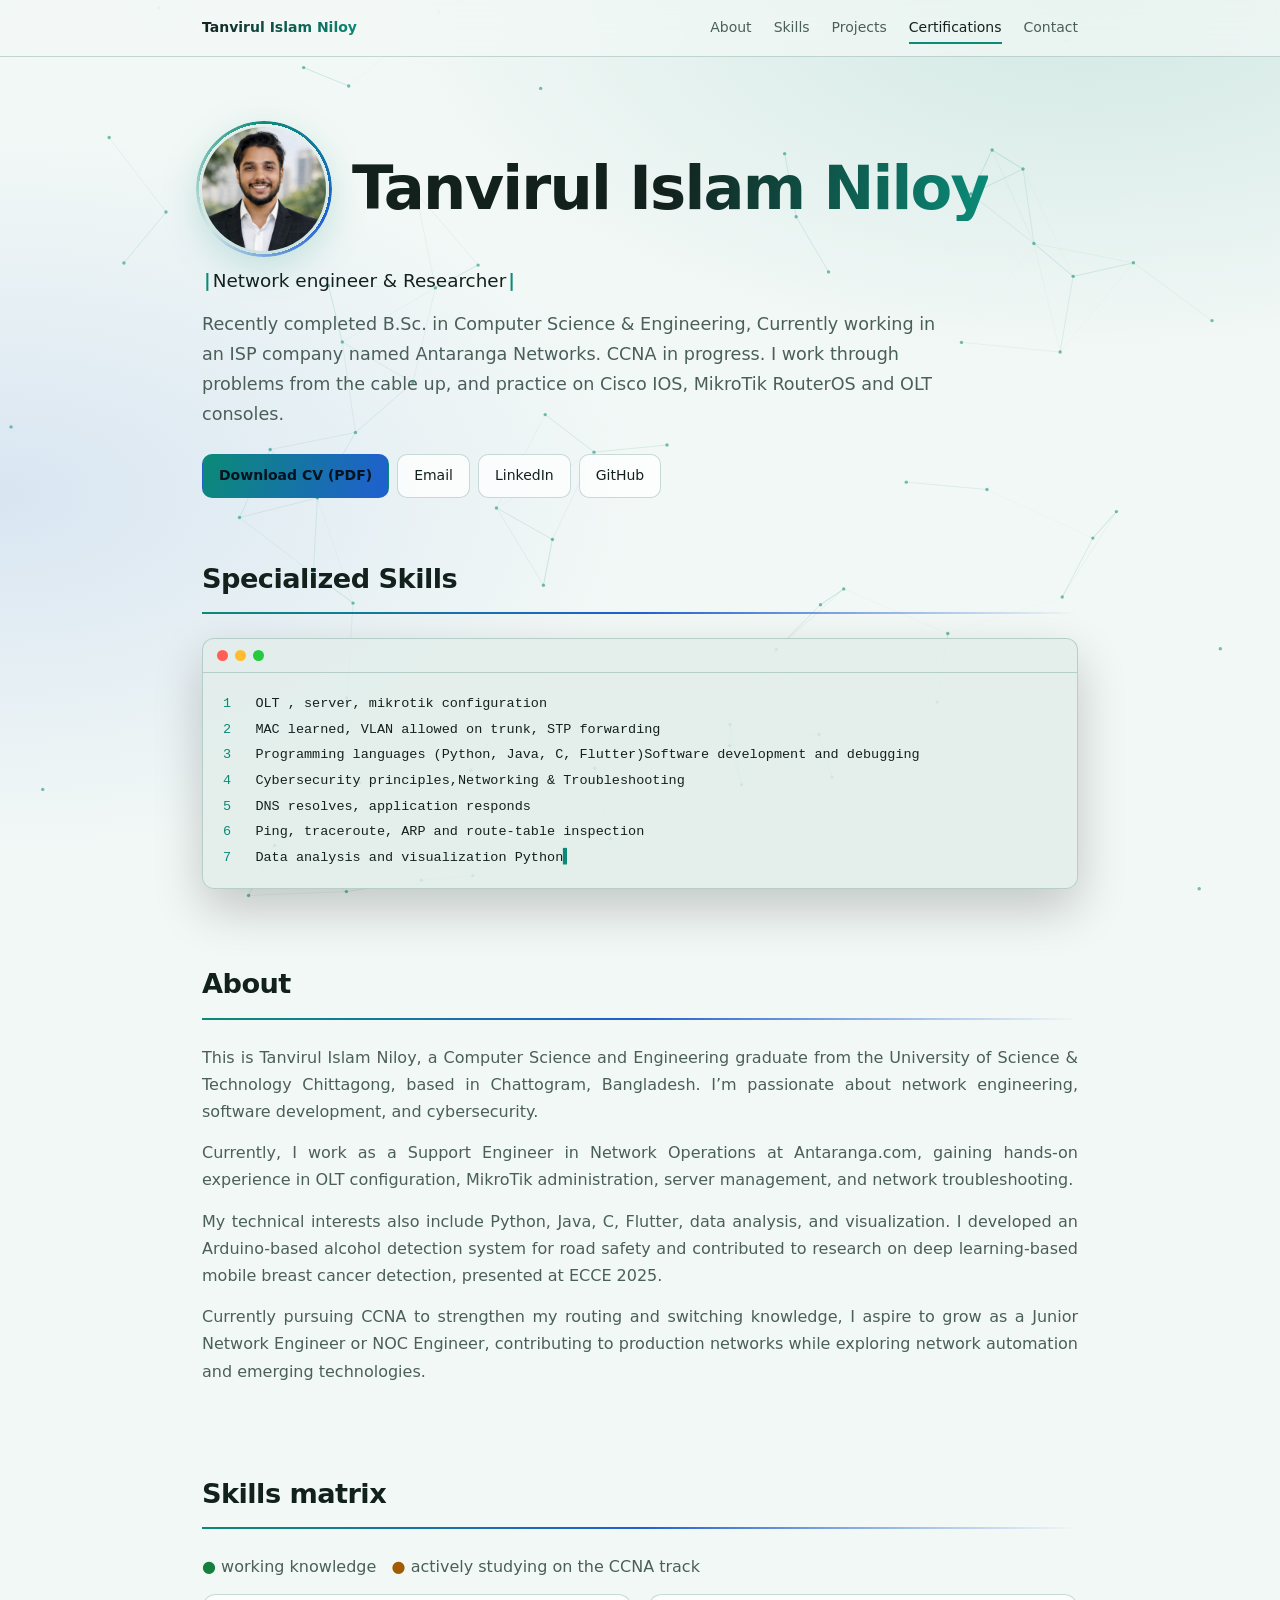
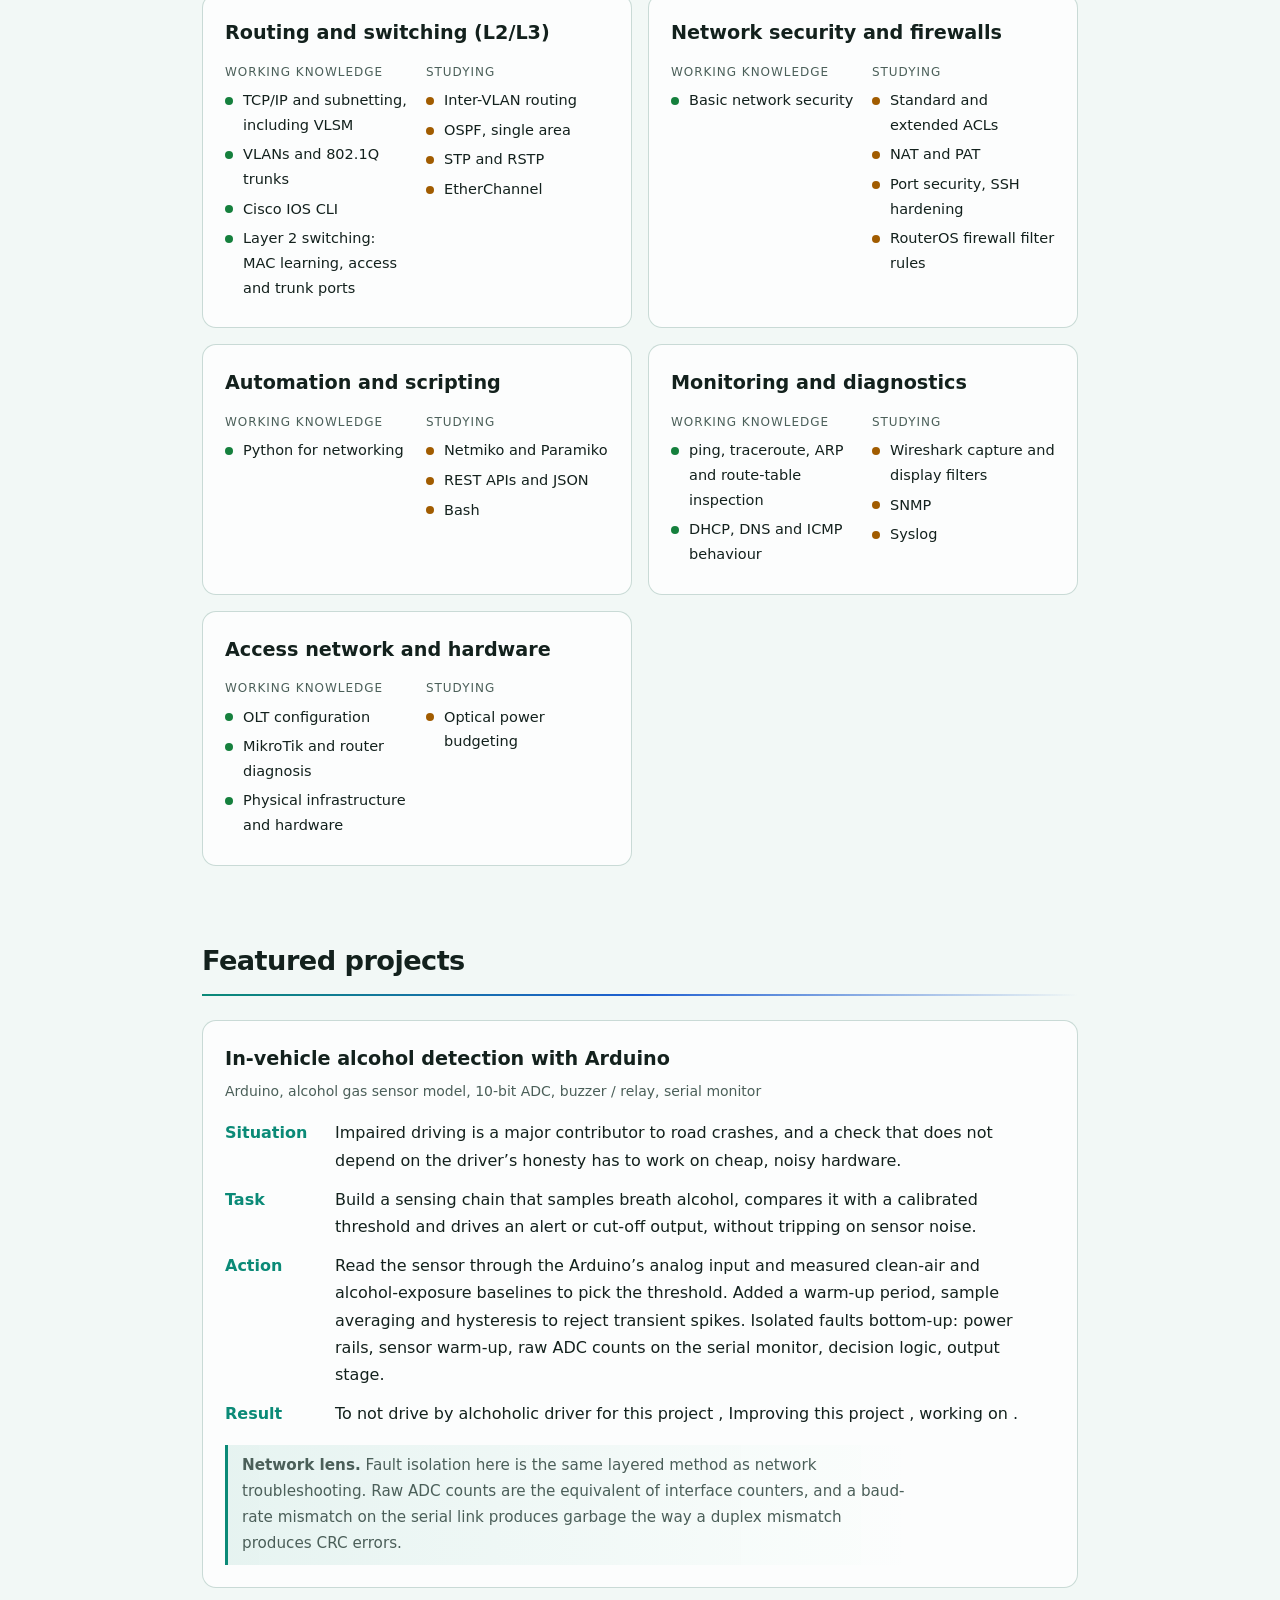
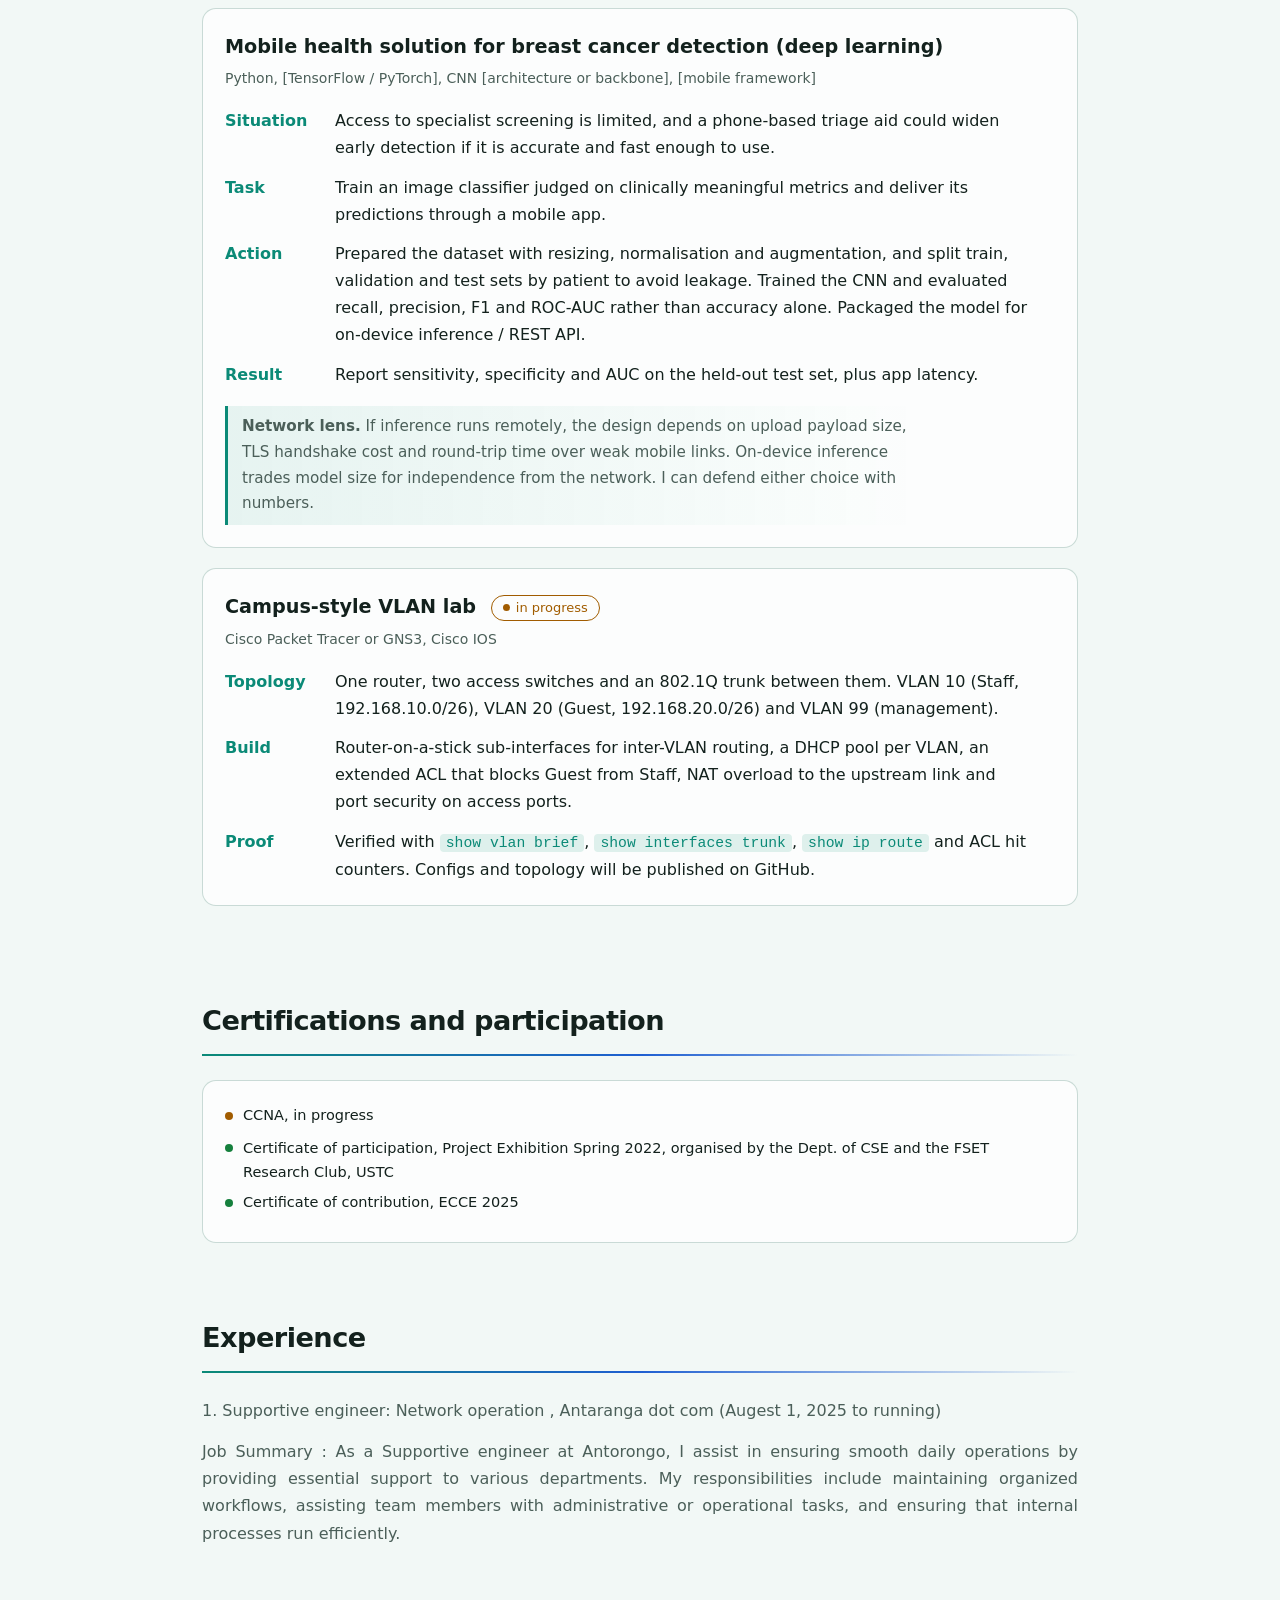
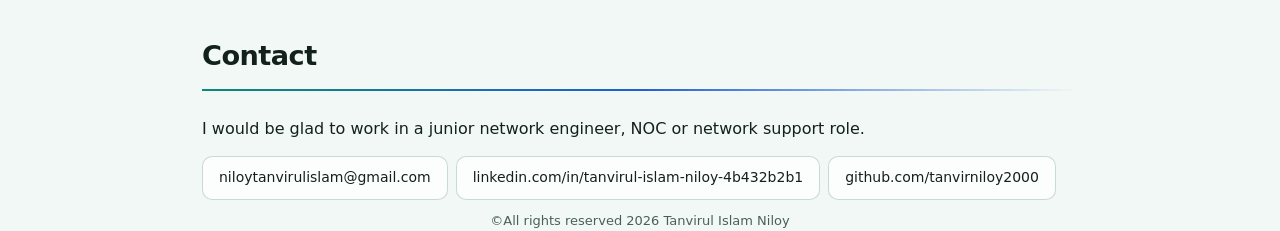
==== commit 18469f86: "Fix image source and add experience details Updated image source and added experience section." ====
--- a/index.html
+++ b/index.html
@@ -14,14 +14,14 @@
 <header class="w hero">
 <div class="ph">
   <div class="av">
-    <img src="assets/portfolio%20pic.jpeg" alt="Tanvirul Islam Niloy profile photo" onerror="if(!this.dataset.t){this.dataset.t=1;this.src='assets/portfolio%20pic.jpeg.jpeg'}else{this.hidden=true;this.nextElementSibling.hidden=false}">
+    <img src="assets/portfolio pic.jpeg" alt="Tanvirul Islam Niloy profile photo" onerror="if(!this.dataset.t){this.dataset.t=1;this.src='assets/portfolio%20pic.jpeg.jpeg'}else{this.hidden=true;this.nextElementSibling.hidden=false}">
     <span class="fb" hidden aria-hidden="true">TN</span>
   </div>
   <h1>Tanvirul Islam Niloy</h1>
 </div>
 <p class="role"><b>|</b>Network engineer &amp; Researcher<b>|</b></p>
 <p class="lead">Recently completed B.Sc. in Computer Science &amp; Engineering, Currently working in an ISP company named Antaranga Networks. CCNA in progress. I work through problems from the cable up, and practice on Cisco IOS, MikroTik RouterOS and OLT consoles.</p>
-<div class="links"><a class="cv" href="assets/Tanvirul_Islam_Niloy_CV_new%20(1).pdf" download="Tanvirul_Islam_Niloy_CV_new (1).pdf">Download CV (PDF)</a><a href="mailto:niloytanvirulislam@gmail.com">Email</a><a href="https://www.linkedin.com/in/tanvirul-islam-niloy-4b432b2b1" target="_blank" rel="noopener noreferrer">LinkedIn</a><a href="https://github.com/tanvirniloy2000" target="_blank" rel="noopener noreferrer">GitHub</a></div>
+<div class="links"><a class="cv" href="assets/Tanvirul_Islam_Niloy_CV_new(1).pdf" download="Tanvirul_Islam_Niloy_CV_new (1).pdf">Download CV (PDF)</a><a href="mailto:niloytanvirulislam@gmail.com">Email</a><a href="https://www.linkedin.com/in/tanvirul-islam-niloy-4b432b2b1" target="_blank" rel="noopener noreferrer">LinkedIn</a><a href="https://github.com/tanvirniloy2000" target="_blank" rel="noopener noreferrer">GitHub</a></div>
 <section class="rv" style="padding-top:48px">
 <h2>Specialized Skills</h2>
 <div class="term"><div class="tb"><i></i><i></i><i></i></div><pre aria-label="Specialized skills"><span class="ln" style="--i:1"><i>1</i>OLT , server, mikrotik configuration</span><span class="ln" style="--i:2"><i>2</i>MAC learned, VLAN allowed on trunk, STP forwarding</span><span class="ln" style="--i:3"><i>3</i>Programming languages (Python, Java, C, Flutter)Software development and debugging</span><span class="ln" style="--i:4"><i>4</i>Cybersecurity principles,Networking &amp; Troubleshooting</span><span class="ln" style="--i:5"><i>5</i>DNS resolves, application responds</span><span class="ln" style="--i:6"><i>6</i>Ping, traceroute, ARP and route-table inspection</span><span class="ln" style="--i:7"><i>7</i>Data analysis and visualization Python</span></pre></div>
@@ -92,11 +92,19 @@
 <ul class="k"><li>Certificate of participation, Project Exhibition Spring 2022, organised by the Dept. of CSE and the FSET Research Club, USTC</li><li>Certificate of contribution, ECCE 2025</li></ul></div>
 </section>
 
+<section id="Experience" class="rv">
+<h2>Experience</h2>
+<p>1. Supportive engineer: Network operation , Antaranga dot com (Augest 1, 2025 to running)</p>
+<p>Job Summary :  As a Supportive engineer at Antorongo, I assist in ensuring smooth daily operations by providing essential support to various departments. My responsibilities include maintaining organized workflows, assisting team members with administrative or operational tasks, and ensuring that internal processes run efficiently.</p>
+</section>
+
+
 <section id="contact" class="rv">
 <h2>Contact</h2>
 <p>I would be glad to work in a junior network engineer, NOC or network support role.</p>
 <div class="links"><a href="mailto:niloytanvirulislam@gmail.com">niloytanvirulislam@gmail.com</a><a href="https://www.linkedin.com/in/tanvirul-islam-niloy-4b432b2b1" target="_blank" rel="noopener noreferrer">linkedin.com/in/tanvirul-islam-niloy-4b432b2b1</a><a href="https://github.com/tanvirniloy2000" target="_blank" rel="noopener noreferrer">github.com/tanvirniloy2000</a></div>
 </section>
+
 </main>
 <footer class="w">©All rights reserved 2026 Tanvirul Islam Niloy </footer>
 <script src="script.js"></script>
--- a/style.css
+++ b/style.css
@@ -1,7 +1,76 @@
-:root{font-family:Inter,ui-sans-serif,system-ui,-apple-system,BlinkMacSystemFont,"Segoe UI",sans-serif;color-scheme:dark;--bg:#0b1020;--bg-soft:#0f172b;--panel:#131d33;--panel-2:#18243b;--text:#edf2ff;--muted:#9ba8c1;--line:rgba(155,173,209,.17);--accent:#79a8ff;--accent-2:#88e1d0;--violet:#b3a2ff;--success:#8be4bb;--warning:#f2c879;--shadow:0 24px 80px rgba(0,0,0,.2);--container:1160px;--radius:20px;scroll-behavior:smooth}
-html[data-theme="light"]{color-scheme:light;--bg:#f6f8fc;--bg-soft:#eef2f9;--panel:#fff;--panel-2:#f3f6fc;--text:#151d30;--muted:#5e6b82;--line:rgba(39,57,94,.15);--accent:#245fce;--accent-2:#167d75;--violet:#7258cd;--success:#187852;--warning:#8a5a07;--shadow:0 24px 80px rgba(34,52,86,.1)}
-*{box-sizing:border-box}html{scroll-padding-top:94px}body{margin:0;background:var(--bg);color:var(--text);font-size:15px;line-height:1.75;letter-spacing:-.01em;transition:background .25s,color .25s}body::before{content:"";position:fixed;inset:0;z-index:-1;pointer-events:none;background:radial-gradient(ellipse at 76% 4%,rgba(65,112,207,.11),transparent 36%),radial-gradient(ellipse at 8% 43%,rgba(91,73,179,.07),transparent 33%)}a{color:inherit;text-decoration:none}a:hover{color:var(--accent)}button{font:inherit}.container{width:min(calc(100% - 48px),var(--container));margin-inline:auto}.skip-link{position:fixed;z-index:100;top:10px;left:10px;padding:10px 14px;border-radius:10px;background:var(--accent);color:#07101f;transform:translateY(-160%)}.skip-link:focus{transform:translateY(0)}.site-header{height:78px;position:sticky;top:0;z-index:50;background:color-mix(in srgb,var(--bg) 87%,transparent);backdrop-filter:blur(18px);border-bottom:1px solid var(--line)}.header-inner{height:100%;display:flex;align-items:center;gap:28px}.brand{display:inline-flex;align-items:center;gap:11px;white-space:nowrap;font-weight:730;letter-spacing:-.04em}.brand-mark{display:grid;place-items:center;width:35px;height:35px;border-radius:11px;background:linear-gradient(140deg,var(--accent),var(--accent-2));color:#08111f;font-size:12px;font-weight:850;letter-spacing:-.02em}.brand-name{font-size:14px}.brand-dot,.footer-brand span{color:var(--accent)}.primary-nav{display:flex;align-items:center;justify-content:flex-end;gap:23px;margin-left:auto}.primary-nav a{font-size:12px;color:var(--muted);transition:color .2s}.primary-nav a:hover,.primary-nav a.active{color:var(--text)}.icon-button{display:grid;place-items:center;width:39px;height:39px;border:1px solid var(--line);border-radius:12px;background:var(--panel);color:var(--text);cursor:pointer}.icon-button svg{width:18px;height:18px;fill:none;stroke:currentColor;stroke-width:1.7;stroke-linecap:round;stroke-linejoin:round}.theme-toggle{flex-shrink:0}.moon-icon{display:none}html[data-theme="light"] .sun-icon{display:none}html[data-theme="light"] .moon-icon{display:block}.nav-toggle{display:none}.section-shell{position:relative}.hero{padding:78px 0 28px;overflow:hidden}.hero-grid{display:grid;grid-template-columns:1.08fr .92fr;align-items:center;gap:45px;min-height:450px}.eyebrow{margin:0 0 18px;color:var(--accent);font-size:10px;letter-spacing:.17em;font-weight:800}.status-dot,.label-pip,.project-state span{display:inline-block;width:7px;height:7px;border-radius:50%;background:var(--success);box-shadow:0 0 0 4px color-mix(in srgb,var(--success) 12%,transparent)}.status-dot{margin-right:7px;vertical-align:1px}.hero h1{max-width:660px;margin:0;font-size:clamp(43px,5.6vw,72px);line-height:1.07;letter-spacing:-.065em;font-weight:760}.accent-text{background:linear-gradient(100deg,var(--accent),var(--accent-2));background-clip:text;-webkit-background-clip:text;color:transparent}.hero-lead{max-width:600px;margin:25px 0;color:var(--muted);font-size:16px;line-height:1.9}.hero-actions{display:flex;gap:11px;flex-wrap:wrap;margin-top:27px}.button{display:inline-flex;justify-content:center;align-items:center;gap:11px;min-height:45px;padding:11px 17px;border-radius:12px;font-size:12px;font-weight:750;transition:transform .2s,border-color .2s,background .2s}.button:hover{transform:translateY(-2px);text-decoration:none}.button-primary{background:linear-gradient(110deg,var(--accent),var(--accent-2));color:#081221;border:1px solid transparent}.button-primary:hover{color:#081221;filter:brightness(1.04)}.button-secondary{border:1px solid var(--line);background:var(--panel);color:var(--text)}.button-secondary:hover{border-color:var(--accent)}.hero-socials{display:flex;gap:22px;margin-top:29px}.hero-socials a,.contact-links a{font-size:12px;color:var(--muted)}.hero-socials a span,.contact-links a span{color:var(--accent);margin-left:3px}.hero-visual{position:relative;min-height:408px;display:grid;place-items:center}.visual-orbit{position:absolute;top:50%;left:50%;border:1px solid var(--line);border-radius:50%;transform:translate(-50%,-50%)}.orbit-one{width:300px;height:300px}.orbit-two{width:405px;height:405px;border-style:dashed;opacity:.8}.hero-visual::before,.hero-visual::after{content:"";position:absolute;border-radius:50%;filter:blur(1px)}.hero-visual::before{width:220px;height:220px;background:rgba(84,122,220,.12)}.hero-visual::after{width:130px;height:130px;background:rgba(69,192,176,.09);transform:translate(30px,-20px)}.visual-core{position:relative;z-index:2;display:grid;place-items:center;width:122px;height:122px;border:1px solid rgba(121,168,255,.48);border-radius:32px;background:linear-gradient(145deg,var(--panel-2),var(--panel));box-shadow:0 0 0 12px rgba(121,168,255,.035),0 24px 70px rgba(0,0,0,.2);transform:rotate(-5deg)}.visual-core svg{width:64px;stroke:var(--accent);stroke-width:1.7;fill:none;stroke-linecap:round;stroke-linejoin:round}.float-label{position:absolute;z-index:3;display:flex;align-items:center;gap:11px;padding:12px 14px;border:1px solid var(--line);border-radius:13px;background:var(--panel);box-shadow:var(--shadow);font-size:11px}.float-label b,.float-label small{display:block}.float-label b{font-size:11px}.float-label small{margin-top:1px;color:var(--muted);font-size:9px}.label-pip{flex-shrink:0;width:8px;height:8px}.label-pip-blue{background:var(--accent);box-shadow:0 0 0 4px color-mix(in srgb,var(--accent) 12%,transparent)}.label-pip-violet{background:var(--violet);box-shadow:0 0 0 4px color-mix(in srgb,var(--violet) 12%,transparent)}.label-one{top:61px;left:0}.label-two{right:-3px;top:174px}.label-three{left:21px;bottom:42px}.visual-caption{position:absolute;bottom:-2px;font-size:9px;letter-spacing:.17em;color:var(--muted);display:flex;align-items:center;gap:10px}.caption-line{width:29px;height:1px;background:var(--accent)}.hero-bottom{display:flex;gap:16px;align-items:center;margin-top:13px;padding-top:21px;border-top:1px solid var(--line);color:var(--muted);font-size:10px;letter-spacing:.03em}.hero-bottom-line{height:1px;background:var(--line);width:44px}.section{padding:105px 0}.section-tinted{background:linear-gradient(180deg,transparent,rgba(100,124,178,.045) 12%,rgba(100,124,178,.045) 88%,transparent)}.two-column{display:grid;grid-template-columns:.78fr 1.22fr;gap:90px}.section-intro h2,.section-heading h2,.resume-copy h2,.contact-inner h2{font-size:clamp(30px,3.2vw,44px);line-height:1.16;letter-spacing:-.05em;margin:0;max-width:500px}.section-intro .eyebrow,.section-heading .eyebrow,.resume-copy .eyebrow,.contact-inner .eyebrow{margin-bottom:17px}.section-body p{margin:0 0 17px;color:var(--muted);font-size:14px}.section-body .large-copy{font-size:19px;line-height:1.55;color:var(--text);letter-spacing:-.025em;margin-bottom:17px}.principle-row{display:flex;gap:16px;padding:17px 0;border-top:1px solid var(--line)}.principle-number{font-size:11px;color:var(--accent);font-weight:800;padding-top:2px}.principle-row b,.principle-row span{display:block}.principle-row b{font-size:12px}.principle-row span{margin-top:2px;color:var(--muted);font-size:12px}.section-heading{display:flex;align-items:flex-end;justify-content:space-between;gap:35px;margin-bottom:35px}.heading-aside{max-width:350px;margin:0 0 3px;color:var(--muted);font-size:12px}.skill-grid{display:grid;grid-template-columns:repeat(3,minmax(0,1fr));gap:13px}.skill-card{min-height:258px;padding:22px;border:1px solid var(--line);border-radius:var(--radius);background:color-mix(in srgb,var(--panel) 88%,transparent);transition:transform .22s,border-color .22s}.skill-card:hover,.project-card:hover{transform:translateY(-4px);border-color:color-mix(in srgb,var(--accent) 55%,var(--line))}.skill-icon{display:grid;place-items:center;width:35px;height:35px;border-radius:11px;background:color-mix(in srgb,var(--accent) 12%,var(--panel));color:var(--accent);font-size:10px;font-weight:800}.skill-card h3{margin:17px 0 8px;font-size:15px;letter-spacing:-.03em}.skill-card p,.project-content>p{margin:0;color:var(--muted);font-size:12px;line-height:1.85}.tag-list{display:flex;flex-wrap:wrap;gap:6px;margin-top:15px}.tag-list span{padding:4px 8px;border:1px solid var(--line);border-radius:6px;color:var(--muted);font-size:9px;line-height:1.4}.section-footnote{display:flex;align-items:center;gap:8px;flex-wrap:wrap;margin:21px 0 0;color:var(--muted);font-size:10px}.legend-dot{width:6px;height:6px;border-radius:50%;display:inline-block}.legend-current{background:var(--success);margin-left:3px}.legend-learning{background:var(--warning);margin-left:11px}.timeline{border-left:1px solid var(--line);padding-left:28px}.timeline-item{position:relative;padding:0 0 33px}.timeline-item:last-child{padding-bottom:0}.timeline-marker{position:absolute;left:-34px;top:4px;width:11px;height:11px;border:2px solid var(--success);border-radius:50%;background:var(--bg);box-shadow:0 0 0 5px color-mix(in srgb,var(--success) 10%,transparent)}.marker-learning{border-color:var(--warning);box-shadow:0 0 0 5px color-mix(in srgb,var(--warning) 10%,transparent)}.timeline-topline{display:flex;align-items:center;gap:10px;flex-wrap:wrap}.timeline-label,.item-meta{font-size:9px;letter-spacing:.15em;color:var(--accent);font-weight:800}.timeline-status{padding:3px 8px;border-radius:5px;color:var(--success);background:color-mix(in srgb,var(--success) 9%,transparent);font-size:8px;font-weight:800;letter-spacing:.08em}.status-learning{color:var(--warning);background:color-mix(in srgb,var(--warning) 9%,transparent)}.timeline-item h3,.education-item h3,.credential-row h3{font-size:16px;letter-spacing:-.03em;margin:10px 0 4px}.muted-line{margin:0 0 12px;color:var(--muted);font-size:11px}.timeline-item p:not(.muted-line){margin:8px 0 0;color:var(--muted);font-size:12px}.clean-list{margin:14px 0 0;padding:0;list-style:none}.clean-list li{position:relative;padding-left:16px;margin:7px 0;color:var(--muted);font-size:12px}.clean-list li::before{content:"";position:absolute;left:0;top:.78em;width:5px;height:5px;background:var(--accent-2);border-radius:50%}.project-grid{display:grid;grid-template-columns:repeat(2,minmax(0,1fr));gap:16px}.project-card{overflow:hidden;border:1px solid var(--line);border-radius:var(--radius);background:var(--panel);transition:transform .22s,border-color .22s}.project-featured{grid-row:span 1}.project-top{display:flex;justify-content:space-between;align-items:center;gap:10px;padding:17px 19px 0}.project-index{font-size:9px;font-weight:800;letter-spacing:.14em;color:var(--muted)}.project-state{display:flex;align-items:center;gap:7px;font-size:8px;letter-spacing:.07em;font-weight:800;color:var(--muted)}.project-state span{width:6px;height:6px;box-shadow:none}.state-progress span{background:var(--warning)}.state-learning span{background:var(--accent)}.project-art{position:relative;display:grid;place-items:center;height:165px;margin:15px 17px 0;border:1px solid var(--line);border-radius:13px;overflow:hidden;background-color:var(--bg-soft);background-image:linear-gradient(var(--line) 1px,transparent 1px),linear-gradient(90deg,var(--line) 1px,transparent 1px);background-size:24px 24px}.project-art::before{content:"";position:absolute;inset:0;background:radial-gradient(ellipse at center,color-mix(in srgb,var(--accent) 12%,transparent),transparent 65%)}.art-label{position:absolute;bottom:12px;left:13px;font-size:8px;letter-spacing:.13em;color:var(--muted)}.board{position:relative;width:146px;height:85px;border:1px solid #4da58b;background:linear-gradient(135deg,#165f54,#0e443f);border-radius:9px;box-shadow:0 16px 35px rgba(0,0,0,.3);transform:rotate(-6deg)}.board-chip{position:absolute;left:54px;top:24px;width:36px;height:31px;border:1px solid #89bdb2;background:#16372f;border-radius:4px}.board-pin{position:absolute;top:27px;width:14px;height:25px;background:#c4a46c;opacity:.9}.pin-1{left:-5px}.pin-2{right:-5px}.pin-3{left:20px;top:-5px;width:25px;height:9px}.board-wire{position:absolute;right:16px;top:13px;width:17px;height:17px;border:2px solid #85c8b7;border-radius:50%}.board-sensor{position:absolute;left:17px;bottom:13px;width:20px;height:7px;background:#a0aeb9;border-radius:2px}.art-health::before{background:radial-gradient(ellipse at center,color-mix(in srgb,var(--violet) 17%,transparent),transparent 65%)}.scan-frame{position:relative;width:90px;height:90px;border:1px solid color-mix(in srgb,var(--violet) 55%,var(--line));border-radius:18px;display:grid;place-items:center;transform:rotate(45deg)}.scan-ring{width:53px;height:53px;border:1px solid var(--violet);border-radius:50%;box-shadow:0 0 0 9px color-mix(in srgb,var(--violet) 10%,transparent),inset 0 0 0 9px color-mix(in srgb,var(--violet) 10%,transparent)}.scan-pulse{position:absolute;width:110px;height:1px;background:linear-gradient(90deg,transparent,var(--violet),transparent);transform:rotate(-45deg)}.scan-cross{position:absolute;width:8px;height:8px;border:1px solid var(--violet);border-radius:2px}.cross-a{top:12px;right:12px}.cross-b{bottom:12px;left:12px}.art-vlan::before{background:radial-gradient(ellipse at center,color-mix(in srgb,var(--accent-2) 12%,transparent),transparent 65%)}.topology{position:relative;z-index:1;display:flex;flex-direction:column;align-items:center;gap:9px}.node{display:grid;place-items:center;border:1px solid color-mix(in srgb,var(--accent-2) 60%,var(--line));background:var(--panel);color:var(--accent-2);font-size:9px;font-weight:800;border-radius:6px;width:41px;height:24px}.topology-line{height:12px;width:1px;background:var(--accent-2)}.node-row{display:flex;gap:49px;position:relative}.node-row::before{content:"";position:absolute;top:-7px;left:20px;right:20px;height:1px;background:var(--accent-2)}.topology-lines{display:flex;gap:42px;margin-top:-9px}.topology-lines span{height:9px;width:1px;background:var(--accent-2)}.vlan-row{display:flex;gap:6px}.vlan-row span{font-size:7px;color:var(--muted);padding:3px 5px;border:1px solid var(--line);border-radius:4px}.project-content{padding:19px 20px 21px}.project-content h3{font-size:16px;line-height:1.35;letter-spacing:-.035em;margin:0 0 9px}.project-content .tag-list{margin-top:14px}.project-note{display:flex;flex-direction:column;gap:3px;margin-top:15px;padding:11px 12px;border-radius:9px;border-left:2px solid var(--warning);background:color-mix(in srgb,var(--warning) 6%,transparent)}.project-note b{font-size:10px;color:var(--text)}.project-note span{font-size:10px;color:var(--muted);line-height:1.65}.education-list{border-left:1px solid var(--line);padding-left:24px}.education-item{display:flex;gap:16px;position:relative;padding-bottom:30px}.education-item:last-child{padding-bottom:0}.education-symbol{flex-shrink:0;display:grid;place-items:center;width:38px;height:38px;border:1px solid color-mix(in srgb,var(--accent) 35%,var(--line));border-radius:12px;background:color-mix(in srgb,var(--accent) 8%,var(--panel));color:var(--accent);font-size:10px;font-weight:850}.symbol-cert{color:var(--warning);border-color:color-mix(in srgb,var(--warning) 35%,var(--line));background:color-mix(in srgb,var(--warning) 8%,var(--panel))}.education-item h3{margin:6px 0 4px}.education-item p{margin:0;color:var(--muted);font-size:12px}.credential-list{border-top:1px solid var(--line)}.credential-row{display:grid;grid-template-columns:40px 1fr auto;align-items:center;gap:17px;padding:18px 0;border-bottom:1px solid var(--line)}.credential-mark{display:grid;place-items:center;width:34px;height:34px;border-radius:10px;background:var(--panel);border:1px solid var(--line);color:var(--accent);font-size:9px;font-weight:850}.credential-row h3{font-size:13px;margin:0 0 4px}.credential-row p{font-size:11px;color:var(--muted);margin:0}.credential-type{font-size:9px;color:var(--muted);padding:5px 8px;border:1px solid var(--line);border-radius:6px;white-space:nowrap}.resume-panel{display:grid;grid-template-columns:50px 1fr auto;align-items:center;gap:23px;padding:30px;border:1px solid var(--line);border-radius:var(--radius);background:linear-gradient(115deg,color-mix(in srgb,var(--accent) 8%,var(--panel)),var(--panel))}.resume-icon{display:grid;place-items:center;width:48px;height:48px;border-radius:13px;border:1px solid color-mix(in srgb,var(--accent) 28%,var(--line));background:color-mix(in srgb,var(--accent) 9%,var(--panel))}.resume-icon svg{width:23px;fill:none;stroke:var(--accent);stroke-width:1.5;stroke-linecap:round;stroke-linejoin:round}.resume-copy .eyebrow{margin-bottom:7px}.resume-copy h2{font-size:25px}.resume-copy p:not(.eyebrow){max-width:650px;margin:10px 0 0;font-size:11px;color:var(--muted)}code{padding:2px 5px;border-radius:4px;background:var(--panel-2);color:var(--accent);font-size:.95em}.resume-panel .button{white-space:nowrap}.contact-section{padding:75px 0 90px;background:radial-gradient(ellipse at 50% 80%,color-mix(in srgb,var(--accent) 9%,transparent),transparent 60%)}.contact-inner{text-align:center}.contact-inner h2{max-width:none;font-size:clamp(38px,5vw,60px)}.contact-inner .eyebrow{margin-bottom:15px}.contact-lead{max-width:500px;margin:18px auto 24px;color:var(--muted);font-size:13px}.email-link{display:inline-flex;align-items:center;gap:10px;font-size:clamp(17px,2.5vw,23px);font-weight:700;letter-spacing:-.03em;border-bottom:1px solid color-mix(in srgb,var(--accent) 45%,transparent);padding-bottom:5px}.email-link span{font-size:15px;color:var(--accent)}.contact-links{display:flex;justify-content:center;gap:26px;margin-top:24px}.site-footer{border-top:1px solid var(--line);padding:23px 0}.footer-inner{display:flex;align-items:center;gap:20px}.footer-brand{font-weight:900;font-size:16px;letter-spacing:-.08em}.footer-inner p{margin:0;color:var(--muted);font-size:10px}.back-to-top{margin-left:auto;color:var(--muted);font-size:10px}.copyright{color:var(--muted);font-size:10px}.reveal{opacity:1;transform:none}.js-enabled .reveal{opacity:0;transform:translateY(15px);transition:opacity .55s ease,transform .55s ease}.js-enabled .reveal.is-visible{opacity:1;transform:translateY(0)}.button:focus-visible,.icon-button:focus-visible,.primary-nav a:focus-visible,.brand:focus-visible,.email-link:focus-visible,.contact-links a:focus-visible{outline:2px solid var(--accent);outline-offset:4px}
-@media(max-width:1000px){.primary-nav{gap:14px}.primary-nav a{font-size:11px}.hero-grid{gap:20px}.two-column{gap:50px}.hero h1{font-size:clamp(42px,6vw,64px)}.float-label{padding:10px 11px}.label-one{left:0}.label-two{right:0}.skill-card{padding:18px}}
-@media(max-width:780px){.container{width:min(calc(100% - 36px),var(--container))}.site-header{height:69px}.header-inner{gap:10px}.nav-toggle{display:grid;margin-left:auto;order:2}.theme-toggle{order:3}.primary-nav{display:none;position:absolute;top:68px;left:0;right:0;flex-direction:column;align-items:stretch;gap:0;padding:10px 18px 18px;background:var(--bg);border-bottom:1px solid var(--line);box-shadow:var(--shadow)}.primary-nav.is-open{display:flex}.primary-nav a{padding:12px 5px;border-bottom:1px solid var(--line);font-size:13px}.primary-nav a:last-child{border-bottom:0}.hero{padding-top:54px}.hero-grid{grid-template-columns:1fr;gap:12px}.hero h1{max-width:650px;font-size:clamp(44px,9vw,68px)}.hero-lead{font-size:14px}.hero-visual{min-height:350px;max-width:500px;width:100%;margin:0 auto}.orbit-one{width:250px;height:250px}.orbit-two{width:330px;height:330px}.float-label{font-size:10px}.label-one{top:45px;left:4px}.label-two{right:0;top:146px}.label-three{left:4px;bottom:30px}.hero-bottom{margin-top:4px}.section{padding:76px 0}.two-column{grid-template-columns:1fr;gap:30px}.section-intro h2{max-width:600px}.section-heading{align-items:flex-start;flex-direction:column;gap:14px}.heading-aside{max-width:560px}.skill-grid{grid-template-columns:repeat(2,minmax(0,1fr))}.skill-card{min-height:230px}.project-grid{grid-template-columns:1fr}.project-art{height:180px}.resume-panel{grid-template-columns:45px 1fr;gap:15px;padding:22px}.resume-panel .button{grid-column:2;justify-self:start}.resume-copy h2{font-size:23px}.footer-inner{flex-wrap:wrap}.back-to-top{margin-left:auto}.copyright{width:100%;padding-top:9px;border-top:1px solid var(--line)}}
-@media(max-width:480px){.container{width:calc(100% - 30px)}.brand-name{font-size:12px}.brand-mark{width:32px;height:32px}.hero{padding-top:42px}.hero h1{font-size:43px}.hero-lead{font-size:13px;line-height:1.85}.hero-actions .button{flex:1}.hero-socials{gap:16px}.hero-socials a{font-size:11px}.hero-visual{min-height:310px}.orbit-one{width:205px;height:205px}.orbit-two{width:280px;height:280px}.visual-core{width:98px;height:98px;border-radius:26px}.visual-core svg{width:54px}.float-label{padding:8px 9px;gap:8px}.float-label b{font-size:9px}.float-label small{font-size:8px}.label-one{top:30px}.label-two{top:129px;right:-3px}.label-three{bottom:22px;left:0}.section{padding:63px 0}.section-intro h2,.section-heading h2{font-size:32px}.section-body .large-copy{font-size:17px}.skill-grid{grid-template-columns:1fr}.skill-card{min-height:auto}.skill-card h3{margin-top:13px}.project-top{align-items:flex-start}.project-state{font-size:7px}.project-content{padding:17px}.credential-row{grid-template-columns:35px 1fr;gap:12px}.credential-type{grid-column:2;justify-self:start;margin-top:-4px}.resume-panel{grid-template-columns:1fr}.resume-icon{width:42px;height:42px}.resume-panel .button{grid-column:1}.resume-copy h2{font-size:24px}.contact-section{padding:62px 0 70px}.contact-inner h2{font-size:42px}.contact-links{gap:17px}.contact-links a{font-size:11px}.footer-inner{gap:12px}.footer-inner p{flex:1}.back-to-top{width:100%;margin:0}.copyright{font-size:9px}}
-@media(prefers-reduced-motion:reduce){*,*::before,*::after{scroll-behavior:auto!important;animation-duration:.01ms!important;animation-iteration-count:1!important;transition-duration:.01ms!important}.js-enabled .reveal{opacity:1;transform:none}}
+:root{--bg:#021f0c70;--bg2:#022012;--card:rgba(255,255,255,.04);--line:rgba(131,180,165,.24);--tx:#e4eeeb;--mut:#94a9a2;--a:#5eead4;--b:#6ea8ff;--up:#4ade80;--learn:#f5b84b;color-scheme:dark}
+@media(prefers-color-scheme:light){:root{--bg:#f2f8f6;--bg2:#e2eeea;--card:rgba(255,255,255,.75);--line:rgba(20,90,72,.22);--tx:#13211d;--mut:#4b5f59;--a:#0b8a77;--b:#1f5fd1;--up:#15803d;--learn:#a15c00;color-scheme:light}}
+*{box-sizing:border-box}
+html{scroll-behavior:smooth;scroll-padding-top:70px}
+body{margin:0;color:var(--tx);font:16px/1.7 system-ui,-apple-system,"Segoe UI",Roboto,sans-serif;background:radial-gradient(55% 40% at 85% 0,color-mix(in srgb,var(--a) 14%,transparent),transparent),radial-gradient(50% 40% at 0 55%,color-mix(in srgb,var(--b) 12%,transparent),transparent),var(--bg);background-attachment:fixed}
+a{color:var(--a);text-decoration:none}
+a:focus-visible{outline:2px solid var(--a);outline-offset:3px}
+#bg{position:fixed;inset:0;width:100%;height:100%;z-index:-1;pointer-events:none}
+#pg{position:fixed;top:0;left:0;width:100%;height:3px;z-index:20;transform:scaleX(0);transform-origin:0 50%;background:linear-gradient(90deg,var(--a),var(--b))}
+.w{max-width:920px;margin:0 auto;padding:0 22px}
+nav{position:sticky;top:0;z-index:10;background:color-mix(in srgb,var(--bg) 70%,transparent);backdrop-filter:blur(14px);border-bottom:1px solid var(--line)}
+nav .w{display:flex;gap:22px;align-items:center;height:56px;overflow-x:auto;white-space:nowrap;font-size:14px}
+nav b{margin-right:auto;font-weight:700;background:linear-gradient(90deg,var(--tx),var(--a));-webkit-background-clip:text;background-clip:text;color:transparent}
+nav a{color:var(--mut);position:relative;transition:color .2s}
+nav a::after{content:"";position:absolute;left:0;right:0;bottom:-4px;height:2px;background:var(--a);transform:scaleX(0);transition:transform .3s}
+nav a:hover,nav a.on{color:var(--tx)}nav a.on::after,nav a:hover::after{transform:none}
+section{padding:72px 0 0}
+.hero{padding-top:70px}
+.ph{display:flex;align-items:center;gap:26px;margin-bottom:14px;animation:up .8s both}
+.av{position:relative;flex:0 0 124px;width:124px;height:124px}
+.av::before{content:"";position:absolute;inset:-6px;border-radius:50%;background:conic-gradient(var(--a),var(--b),transparent 65%,var(--a));-webkit-mask:radial-gradient(farthest-side,transparent calc(100% - 3px),#000 0);mask:radial-gradient(farthest-side,transparent calc(100% - 3px),#000 0);animation:spin 5s linear infinite}
+.av img,.fb{display:block;width:124px;height:124px;border-radius:50%;object-fit:cover;background:var(--bg2);box-shadow:0 10px 40px color-mix(in srgb,var(--a) 25%,transparent)}
+.av img[hidden],.fb[hidden]{display:none!important}
+.fb{display:grid;place-items:center;font-size:2.2rem;font-weight:750;color:var(--a)}
+h1{font-size:clamp(2.2rem,7vw,3.8rem);line-height:1.05;letter-spacing:-.03em;margin:0;background:linear-gradient(100deg,var(--tx) 20%,var(--a),var(--b),var(--tx) 80%);background-size:250% 100%;-webkit-background-clip:text;background-clip:text;color:transparent;animation:sh 7s ease-in-out infinite}
+.role{font-size:1.15rem;margin:6px 0 14px;animation:up .8s .15s both}
+.role b{color:var(--a);animation:blink 1.2s steps(2) infinite;padding:0 2px}
+.lead{font-size:1.1rem;max-width:66ch;color:var(--mut);margin:0 0 24px;animation:up .8s .3s both}
+.links{animation:up .8s .45s both}
+.links a{display:inline-block;border:1px solid var(--line);background:var(--card);border-radius:10px;padding:9px 16px;margin:0 8px 10px 0;font-size:14px;color:var(--tx);transition:transform .25s,border-color .25s,box-shadow .25s}
+.links a:hover{transform:translateY(-3px);border-color:var(--a);box-shadow:0 8px 24px color-mix(in srgb,var(--a) 22%,transparent)}
+.links a.cv{background:linear-gradient(110deg,var(--a),var(--b));border-color:transparent;color:#04131f;font-weight:700}
+h2{font-size:1.7rem;letter-spacing:-.02em;margin:0 0 24px;padding-bottom:12px;position:relative}
+h2::after{content:"";position:absolute;left:0;bottom:0;width:100%;height:2px;background:linear-gradient(90deg,var(--a),var(--b),transparent);transform:scaleX(0);transform-origin:0;transition:transform 1.1s .2s}
+.in h2::after{transform:none}
+h3{font-size:1.2rem;margin:0 0 4px}
+p{margin:0 0 14px;max-width:72ch}
+#about p,#Experience p{max-width:none;text-align:justify;hyphens:auto;color:var(--mut)}
+.mut{color:var(--mut)}
+.term{border:1px solid var(--line);border-radius:12px;overflow:hidden;background:color-mix(in srgb,var(--bg2) 85%,transparent);box-shadow:0 20px 50px rgba(0,0,0,.2)}
+.tb{display:flex;gap:7px;padding:11px 14px;border-bottom:1px solid var(--line)}
+.tb i{width:11px;height:11px;border-radius:50%;background:#ff5f57}.tb i+i{background:#febc2e}.tb i+i+i{background:#28c840}
+.term pre{margin:0;padding:18px 20px;font:13.5px/1.9 ui-monospace,SFMono-Regular,Menlo,Consolas,monospace;white-space:pre-wrap}
+.ln{display:block;opacity:0;transform:translateX(-14px);transition:.6s calc(.25s + var(--i)*.13s)}
+.in .ln{opacity:1;transform:none}
+.ln i{font-style:normal;color:var(--a);display:inline-block;width:2.4em}
+.ln:last-child::after{content:"▍";color:var(--a);animation:blink 1s steps(2) infinite}
+.grid{display:grid;grid-template-columns:repeat(auto-fit,minmax(min(100%,420px),1fr));gap:16px}
+.card{border:1px solid var(--line);background:var(--card);border-radius:14px;padding:22px;transition:transform .3s,border-color .3s,box-shadow .3s}
+.card:hover{transform:translateY(-5px);border-color:var(--a);box-shadow:0 16px 40px color-mix(in srgb,var(--a) 14%,transparent)}
+.cols{display:grid;grid-template-columns:1fr 1fr;gap:18px;margin-top:12px}
+.cols small{display:block;font-size:12px;letter-spacing:.08em;text-transform:uppercase;color:var(--mut);margin-bottom:6px}
+ul.k{list-style:none;margin:0;padding:0;font-size:14.5px}
+ul.k li{padding-left:18px;position:relative;margin-bottom:5px}
+ul.k li::before{content:"";position:absolute;left:0;top:.6em;width:8px;height:8px;border-radius:50%;background:var(--up);box-shadow:0 0 0 0 var(--up);animation:pulse 2.4s infinite}
+ul.k.l li::before{background:var(--learn);box-shadow:0 0 0 0 var(--learn)}
+.proj{margin-bottom:20px}
+.tools{color:var(--mut);font-size:14px;margin:0 0 6px}
+dl{display:grid;grid-template-columns:92px 1fr;gap:12px 18px;margin:16px 0 0}
+dt{font-weight:700;color:var(--a)}
+dd{margin:0;max-width:68ch}
+.lens{border-left:3px solid var(--a);padding:8px 14px;margin:18px 0 0;color:var(--mut);font-size:.95rem;background:linear-gradient(90deg,color-mix(in srgb,var(--a) 9%,transparent),transparent);border-radius:0 8px 8px 0}
+code{background:color-mix(in srgb,var(--a) 12%,transparent);color:var(--a);padding:1px 6px;border-radius:4px;font-size:.92em}
+.badge{display:inline-flex;align-items:center;gap:6px;font-size:13px;color:var(--learn);border:1px solid var(--learn);border-radius:99px;padding:1px 11px;margin-left:8px;vertical-align:middle;font-weight:400}
+.badge::before{content:"";width:7px;height:7px;border-radius:50%;background:var(--learn);animation:blink 1.2s steps(2) infinite}
+footer{padding:60px 0 40px;color:var(--mut);font-size:13px;text-align:center}
+.rv{--d:0}
+.js .rv{opacity:0;transform:translateY(28px);transition:opacity .8s calc(var(--d)*.1s),transform .8s calc(var(--d)*.1s)}
+.js .rv.in{opacity:1;transform:none}
+@keyframes up{from{opacity:0;transform:translateY(22px)}}
+@keyframes spin{to{transform:rotate(1turn)}}
+@keyframes sh{50%{background-position:100% 0}}
+@keyframes blink{50%{opacity:0}}
+@keyframes pulse{70%{box-shadow:0 0 0 6px transparent}}
+@media(max-width:560px){.cols{grid-template-columns:1fr}dl{grid-template-columns:1fr;gap:2px}dd{margin-bottom:12px}.ph{gap:14px}.av,.av img,.fb{width:84px;height:84px;flex-basis:84px}h1{font-size:clamp(1.7rem,8vw,2.4rem)}#about p,#Experience p{text-align:left}}
+@media(prefers-reduced-motion:reduce){*,*::before,*::after{animation:none!important;transition:none!important}.js .rv,.ln{opacity:1;transform:none}}
